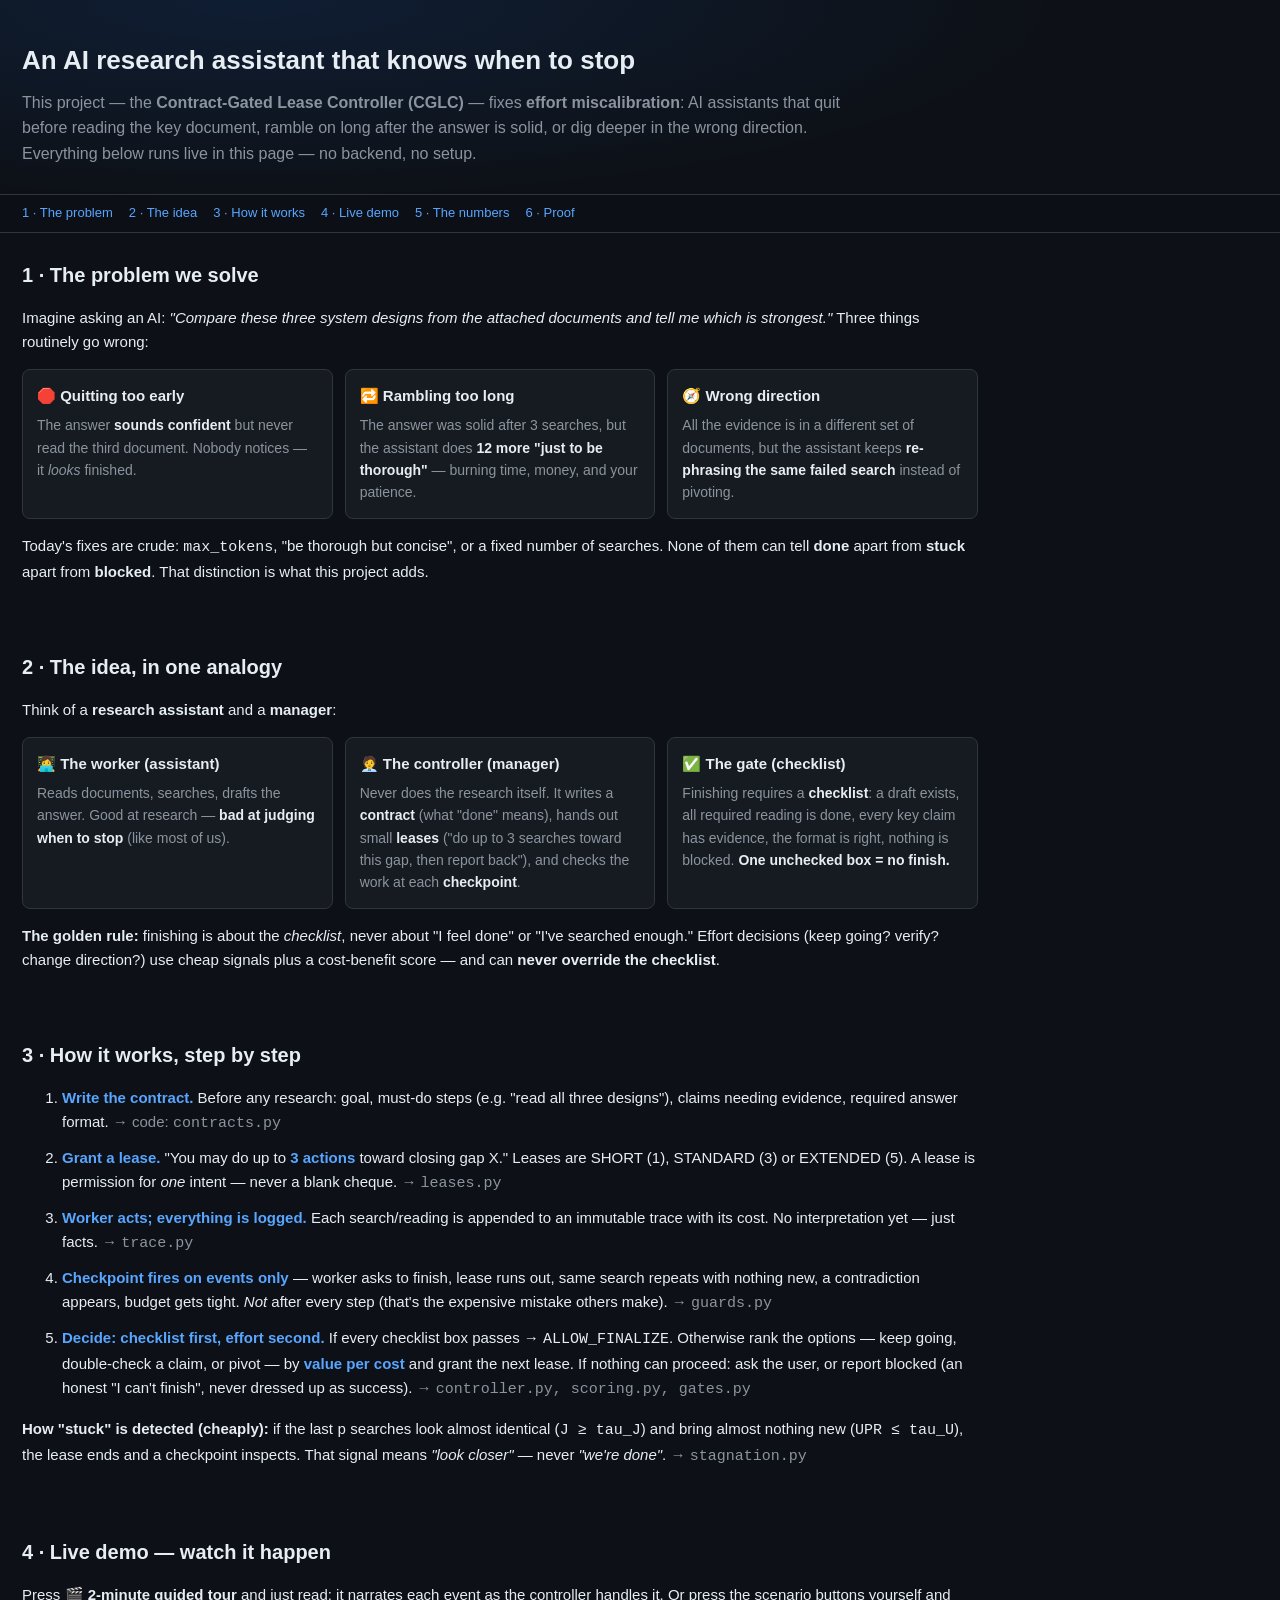
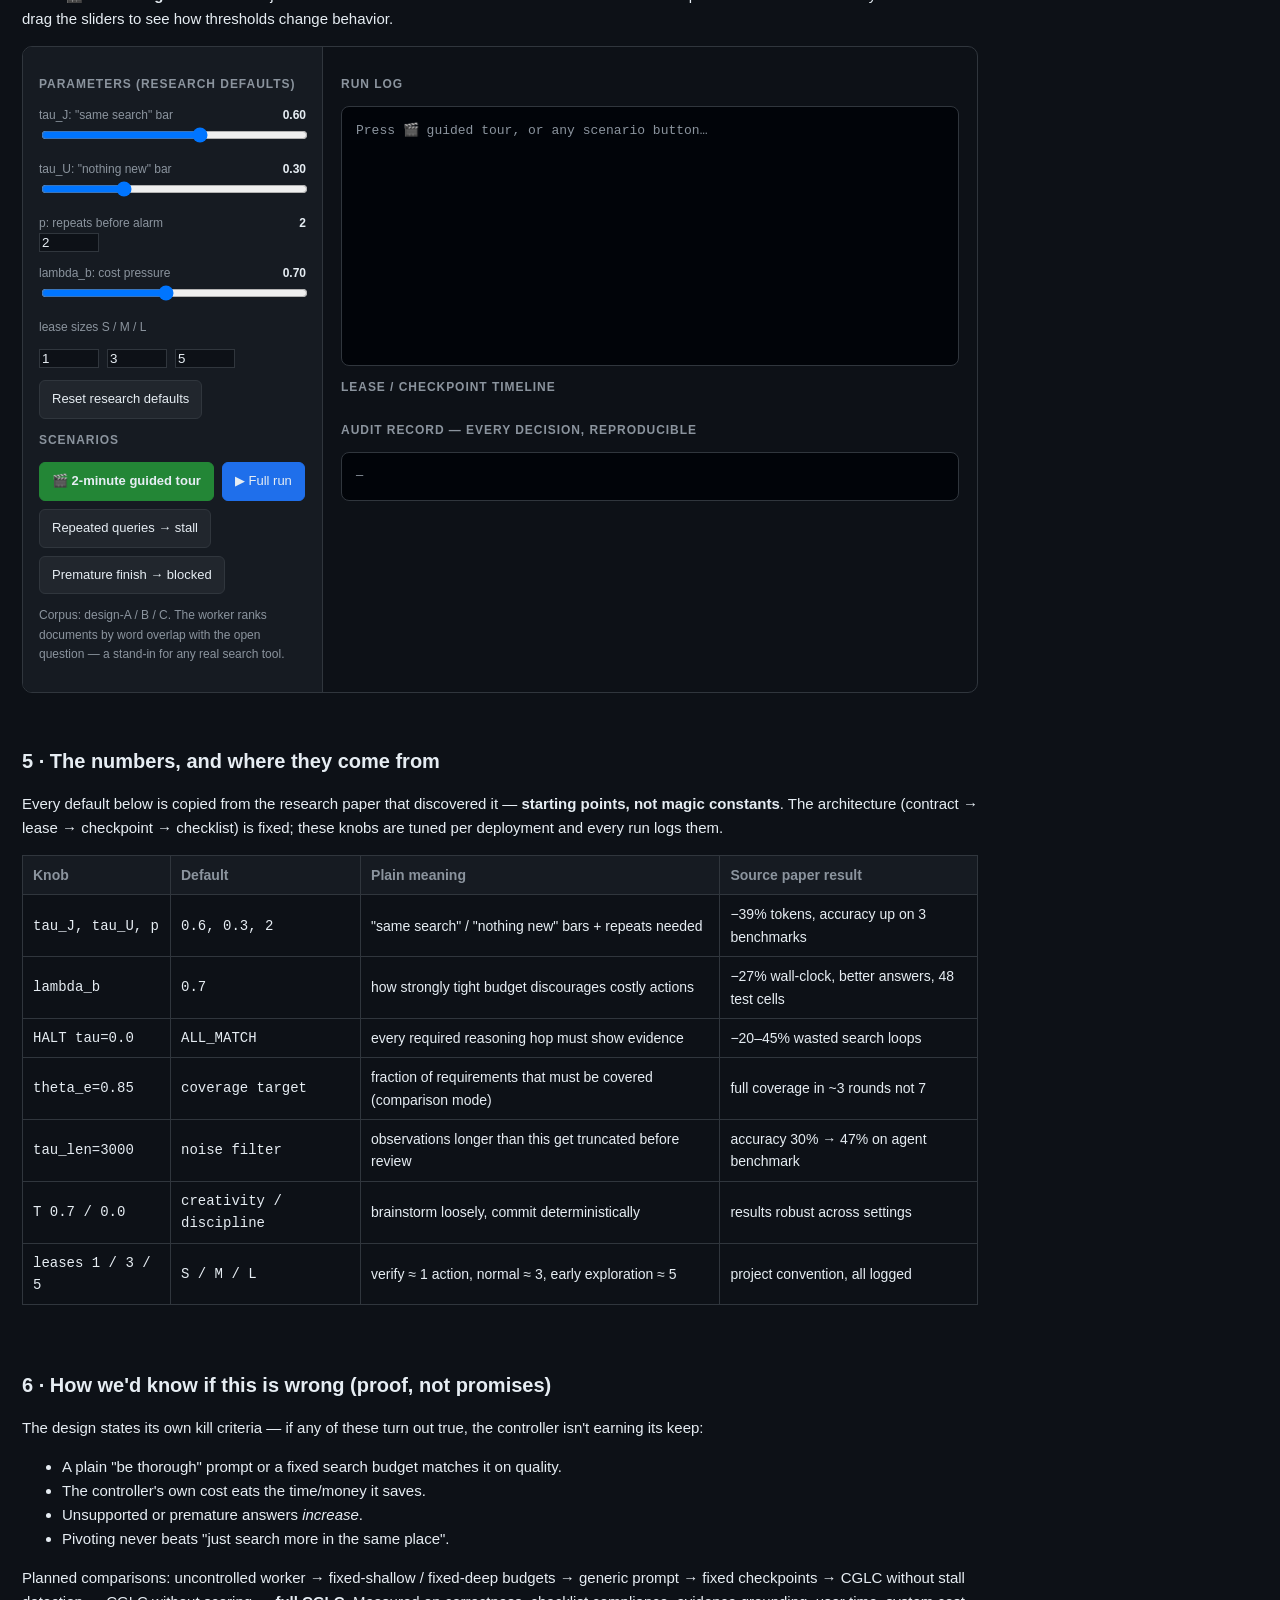
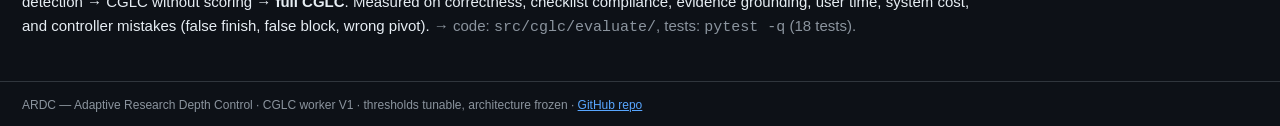
==== demo/index.html @ e65adfdb "Explainable demo: beginner story (problem/idea/steps), narrated 2-min tour, plain-English parameters" ====
<!DOCTYPE html>
<html lang="en">
<head>
<meta charset="utf-8">
<meta name="viewport" content="width=device-width, initial-scale=1">
<title>CGLC — an AI research assistant that knows when to stop</title>
<style>
  :root { --bg:#0d1117; --panel:#161b22; --line:#30363d; --txt:#e6edf3;
          --dim:#8b949e; --acc:#58a6ff; --ok:#3fb950; --warn:#d29922; --bad:#f85149; }
  * { box-sizing:border-box; }
  body { margin:0; background:var(--bg); color:var(--txt);
         font-family:-apple-system,"Segoe UI",Roboto,Helvetica,Arial,sans-serif;
         font-size:15px; line-height:1.6; }
  code, .mono { font-family:ui-monospace,SFMono-Regular,Menlo,Consolas,monospace; }
  header.hero { padding:40px 22px 28px; border-bottom:1px solid var(--line);
         background:radial-gradient(800px 200px at 20% 0%, #1f6feb22, transparent); }
  header.hero h1 { margin:0 0 8px; font-size:26px; }
  header.hero p.sub { margin:0; color:var(--dim); font-size:16px; max-width:820px; }
  nav { position:sticky; top:0; background:#0d1117ee; border-bottom:1px solid var(--line);
        padding:8px 22px; font-size:13px; z-index:10; }
  nav a { color:var(--acc); margin-right:16px; text-decoration:none; }
  section { padding:26px 22px; max-width:1000px; }
  section h2 { font-size:20px; margin:0 0 10px; }
  section p, li { color:var(--txt); }
  .dim { color:var(--dim); }
  .cards { display:grid; grid-template-columns:repeat(auto-fit,minmax(240px,1fr)); gap:12px; margin:14px 0; }
  .card { border:1px solid var(--line); border-radius:8px; padding:14px; background:var(--panel); }
  .card h3 { margin:0 0 6px; font-size:15px; }
  .card p { margin:0; font-size:14px; color:var(--dim); }
  .card p b { color:var(--txt); }
  ol.steps li { margin:10px 0; }
  ol.steps li b { color:var(--acc); }
  table.params { border-collapse:collapse; width:100%; font-size:14px; margin:12px 0; }
  table.params th, table.params td { border:1px solid var(--line); padding:8px 10px; text-align:left; }
  table.params th { background:var(--panel); color:var(--dim); font-weight:600; }
  .demo-grid { display:grid; grid-template-columns:300px 1fr; gap:0; border:1px solid var(--line);
               border-radius:10px; overflow:hidden; margin-top:14px; }
  aside { border-right:1px solid var(--line); padding:16px; background:var(--panel); }
  aside h3, .maincol h3 { font-size:12px; text-transform:uppercase; letter-spacing:.08em; color:var(--dim); }
  .param { margin:10px 0; font-size:13px; }
  .param label { display:flex; justify-content:space-between; color:var(--dim); font-size:12px; }
  .param label b { color:var(--txt); }
  .param input[type=range] { width:100%; }
  .param input[type=number] { width:60px; background:var(--bg); color:var(--txt); border:1px solid var(--line); }
  .row { display:flex; gap:8px; flex-wrap:wrap; margin:12px 0; }
  button { background:#21262d; color:var(--txt); border:1px solid var(--line);
           padding:8px 12px; cursor:pointer; font:inherit; font-size:13px; border-radius:6px; }
  button:hover { border-color:var(--acc); }
  button.primary { background:#1f6feb; border-color:#1f6feb; }
  button.tour { background:#238636; border-color:#238636; font-weight:600; }
  .maincol { padding:16px 18px; min-width:0; }
  #log { background:#010409; border:1px solid var(--line); border-radius:8px;
         padding:14px; min-height:260px; max-height:44vh; overflow:auto;
         white-space:pre-wrap; font-family:ui-monospace,Menlo,Consolas,monospace; font-size:13px; }
  .ok { color:var(--ok); } .warn { color:var(--warn); } .bad { color:var(--bad); }
  .acc { color:var(--acc); } .say { color:#d2a8ff; }
  #timeline { display:flex; gap:6px; margin:12px 0; flex-wrap:wrap; }
  .chip { border:1px solid var(--line); border-radius:6px; padding:6px 10px;
          font-size:12px; background:var(--panel); font-family:ui-monospace,Menlo,monospace; }
  #audit { background:#010409; border:1px solid var(--line); border-radius:8px;
           padding:14px; max-height:28vh; overflow:auto; white-space:pre;
           font-size:12px; font-family:ui-monospace,Menlo,monospace; }
  footer { padding:14px 22px 30px; border-top:1px solid var(--line); color:var(--dim); font-size:12px; }
  footer a, section a { color:var(--acc); }
</style>
</head>
<body>

<header class="hero">
  <h1>An AI research assistant that knows when to stop</h1>
  <p class="sub">This project — the <b>Contract-Gated Lease Controller (CGLC)</b> — fixes
  <b>effort miscalibration</b>: AI assistants that quit before reading the key document,
  ramble on long after the answer is solid, or dig deeper in the wrong direction.
  Everything below runs live in this page — no backend, no setup.</p>
</header>
<nav>
  <a href="#problem">1 · The problem</a><a href="#idea">2 · The idea</a><a href="#how">3 · How it works</a><a href="#demo">4 · Live demo</a><a href="#numbers">5 · The numbers</a><a href="#proof">6 · Proof</a>
</nav>

<section id="problem">
  <h2>1 · The problem we solve</h2>
  <p>Imagine asking an AI: <i>"Compare these three system designs from the attached documents and tell me which is strongest."</i>
  Three things routinely go wrong:</p>
  <div class="cards">
    <div class="card"><h3>🛑 Quitting too early</h3><p>The answer <b>sounds confident</b> but never read the third document. Nobody notices — it <i>looks</i> finished.</p></div>
    <div class="card"><h3>🔁 Rambling too long</h3><p>The answer was solid after 3 searches, but the assistant does <b>12 more "just to be thorough"</b> — burning time, money, and your patience.</p></div>
    <div class="card"><h3>🧭 Wrong direction</h3><p>All the evidence is in a different set of documents, but the assistant keeps <b>re-phrasing the same failed search</b> instead of pivoting.</p></div>
  </div>
  <p>Today's fixes are crude: <span class="mono">max_tokens</span>, "be thorough but concise", or a fixed number of searches.
  None of them can tell <b>done</b> apart from <b>stuck</b> apart from <b>blocked</b>. That distinction is what this project adds.</p>
</section>

<section id="idea">
  <h2>2 · The idea, in one analogy</h2>
  <p>Think of a <b>research assistant</b> and a <b>manager</b>:</p>
  <div class="cards">
    <div class="card"><h3>👩‍💻 The worker (assistant)</h3><p>Reads documents, searches, drafts the answer. Good at research — <b>bad at judging when to stop</b> (like most of us).</p></div>
    <div class="card"><h3>🧑‍💼 The controller (manager)</h3><p>Never does the research itself. It writes a <b>contract</b> (what "done" means), hands out small <b>leases</b> ("do up to 3 searches toward this gap, then report back"), and checks the work at each <b>checkpoint</b>.</p></div>
    <div class="card"><h3>✅ The gate (checklist)</h3><p>Finishing requires a <b>checklist</b>: a draft exists, all required reading is done, every key claim has evidence, the format is right, nothing is blocked. <b>One unchecked box = no finish.</b></p></div>
  </div>
  <p><b>The golden rule:</b> finishing is about the <i>checklist</i>, never about "I feel done" or "I've searched enough."
  Effort decisions (keep going? verify? change direction?) use cheap signals plus a cost-benefit score — and can <b>never override the checklist</b>.</p>
</section>

<section id="how">
  <h2>3 · How it works, step by step</h2>
  <ol class="steps">
    <li><b>Write the contract.</b> Before any research: goal, must-do steps (e.g. "read all three designs"), claims needing evidence, required answer format. <span class="dim">→ code: <span class="mono">contracts.py</span></span></li>
    <li><b>Grant a lease.</b> "You may do up to <b>3 actions</b> toward closing gap X." Leases are SHORT (1), STANDARD (3) or EXTENDED (5). A lease is permission for <i>one</i> intent — never a blank cheque. <span class="dim">→ <span class="mono">leases.py</span></span></li>
    <li><b>Worker acts; everything is logged.</b> Each search/reading is appended to an immutable trace with its cost. No interpretation yet — just facts. <span class="dim">→ <span class="mono">trace.py</span></span></li>
    <li><b>Checkpoint fires on events only</b> — worker asks to finish, lease runs out, same search repeats with nothing new, a contradiction appears, budget gets tight. <i>Not</i> after every step (that's the expensive mistake others make). <span class="dim">→ <span class="mono">guards.py</span></span></li>
    <li><b>Decide: checklist first, effort second.</b> If every checklist box passes → <span class="mono">ALLOW_FINALIZE</span>. Otherwise rank the options — keep going, double-check a claim, or pivot — by <b>value per cost</b> and grant the next lease. If nothing can proceed: ask the user, or report blocked (an honest "I can't finish", never dressed up as success). <span class="dim">→ <span class="mono">controller.py, scoring.py, gates.py</span></span></li>
  </ol>
  <p><b>How "stuck" is detected (cheaply):</b> if the last <span class="mono">p</span> searches look almost identical (<span class="mono">J ≥ tau_J</span>)
  and bring almost nothing new (<span class="mono">UPR ≤ tau_U</span>), the lease ends and a checkpoint inspects. That signal means <i>"look closer"</i> — never <i>"we're done"</i>.
  <span class="dim">→ <span class="mono">stagnation.py</span></span></p>
</section>

<section id="demo">
  <h2>4 · Live demo — watch it happen</h2>
  <p>Press <b>🎬 2-minute guided tour</b> and just read: it narrates each event as the controller handles it.
  Or press the scenario buttons yourself and drag the sliders to see how thresholds change behavior.</p>
  <div class="demo-grid">
    <aside>
      <h3>Parameters (research defaults)</h3>
      <div class="param"><label>tau_J: "same search" bar <b id="v-tauJ">0.60</b></label>
        <input id="p-tauJ" type="range" min="0" max="1" step="0.05" value="0.6"></div>
      <div class="param"><label>tau_U: "nothing new" bar <b id="v-tauU">0.30</b></label>
        <input id="p-tauU" type="range" min="0" max="1" step="0.05" value="0.3"></div>
      <div class="param"><label>p: repeats before alarm <b id="v-p">2</b></label>
        <input id="p-p" type="number" min="1" max="6" value="2"></div>
      <div class="param"><label>lambda_b: cost pressure <b id="v-lb">0.70</b></label>
        <input id="p-lb" type="range" min="0" max="1.5" step="0.05" value="0.7"></div>
      <div class="param"><label>lease sizes S / M / L</label>
        <span class="row">
          <input id="p-s" type="number" min="1" max="3" value="1">
          <input id="p-m" type="number" min="1" max="6" value="3">
          <input id="p-e" type="number" min="1" max="9" value="5">
        </span></div>
      <div class="row"><button id="b-reset">Reset research defaults</button></div>
      <h3>Scenarios</h3>
      <div class="row">
        <button class="tour" id="b-tour">🎬 2-minute guided tour</button>
        <button class="primary" id="b-full">▶ Full run</button>
        <button id="b-stag">Repeated queries → stall</button>
        <button id="b-gate">Premature finish → blocked</button>
      </div>
      <p class="dim" style="font-size:12px">Corpus: design-A / B / C. The worker ranks documents by word overlap with the open question — a stand-in for any real search tool.</p>
    </aside>
    <div class="maincol">
      <h3>Run log</h3>
      <div id="log"><span class="dim">Press 🎬 guided tour, or any scenario button…</span></div>
      <h3>Lease / checkpoint timeline</h3>
      <div id="timeline"></div>
      <h3>Audit record — every decision, reproducible</h3>
      <div id="audit"><span class="dim">—</span></div>
    </div>
  </div>
</section>

<section id="numbers">
  <h2>5 · The numbers, and where they come from</h2>
  <p>Every default below is copied from the research paper that discovered it — <b>starting points, not magic constants</b>.
  The architecture (contract → lease → checkpoint → checklist) is fixed; these knobs are tuned per deployment and every run logs them.</p>
  <table class="params">
    <tr><th>Knob</th><th>Default</th><th>Plain meaning</th><th>Source paper result</th></tr>
    <tr><td class="mono">tau_J, tau_U, p</td><td class="mono">0.6, 0.3, 2</td><td>"same search" / "nothing new" bars + repeats needed</td><td>−39% tokens, accuracy up on 3 benchmarks</td></tr>
    <tr><td class="mono">lambda_b</td><td class="mono">0.7</td><td>how strongly tight budget discourages costly actions</td><td>−27% wall-clock, better answers, 48 test cells</td></tr>
    <tr><td class="mono">HALT tau=0.0</td><td class="mono">ALL_MATCH</td><td>every required reasoning hop must show evidence</td><td>−20–45% wasted search loops</td></tr>
    <tr><td class="mono">theta_e=0.85</td><td class="mono">coverage target</td><td>fraction of requirements that must be covered (comparison mode)</td><td>full coverage in ~3 rounds not 7</td></tr>
    <tr><td class="mono">tau_len=3000</td><td class="mono">noise filter</td><td>observations longer than this get truncated before review</td><td>accuracy 30% → 47% on agent benchmark</td></tr>
    <tr><td class="mono">T 0.7 / 0.0</td><td class="mono">creativity / discipline</td><td>brainstorm loosely, commit deterministically</td><td>results robust across settings</td></tr>
    <tr><td class="mono">leases 1 / 3 / 5</td><td class="mono">S / M / L</td><td>verify ≈ 1 action, normal ≈ 3, early exploration ≈ 5</td><td>project convention, all logged</td></tr>
  </table>
</section>

<section id="proof">
  <h2>6 · How we'd know if this is wrong (proof, not promises)</h2>
  <p>The design states its own kill criteria — if any of these turn out true, the controller isn't earning its keep:</p>
  <ul>
    <li>A plain "be thorough" prompt or a fixed search budget matches it on quality.</li>
    <li>The controller's own cost eats the time/money it saves.</li>
    <li>Unsupported or premature answers <i>increase</i>.</li>
    <li>Pivoting never beats "just search more in the same place".</li>
  </ul>
  <p>Planned comparisons: uncontrolled worker → fixed-shallow / fixed-deep budgets → generic prompt → fixed checkpoints → CGLC without stall detection → CGLC without scoring → <b>full CGLC</b>.
  Measured on correctness, checklist compliance, evidence grounding, user time, system cost, and controller mistakes (false finish, false block, wrong pivot).
  <span class="dim">→ code: <span class="mono">src/cglc/evaluate/</span>, tests: <span class="mono">pytest -q</span> (18 tests).</span></p>
</section>

<footer>ARDC — Adaptive Research Depth Control · CGLC worker V1 · thresholds tunable, architecture frozen ·
<a href="https://github.com/abhinavshrivastava950/ARDC---Adaptive-Research-Depth-Control">GitHub repo</a></footer>

<script>
"use strict";
/* Core equations mirror src/cglc/*.py (Sec 14 normative). Narration is plain-English. */
const tok = s => new Set((s.toLowerCase().match(/[a-z0-9]+/g) || []));
function jaccard(a, b) {
  if (!a.size && !b.size) return 1.0;
  if (!a.size || !b.size) return 0.0;
  let inter = 0; for (const x of a) if (b.has(x)) inter++;
  return inter / (a.size + b.size - inter);
}
const upr = (cur, seen) => cur.length ? cur.filter(c => !seen.has(c)).length / cur.length : 0;

const DOCS = {
  "design-A": "Architecture A uses an always-on semantic coverage layer with selective rich inspection. It supports DEEPEN VERIFY REDIRECT but coverage state is expensive.",
  "design-B": "Architecture B maintains a MAP-like research graph with requirements evidence links coverage and marginal gain. Direction awareness is strong but controller-heavy.",
  "design-C": "Architecture C logs raw trace and runs semantics at finalization fixed intervals and stalls. Hard duties sit outside effort judgment. Checkpoint timing is fixed."
};
function rankDocs(query) {
  const q = tok(query);
  return Object.keys(DOCS).map(id => {
    const d = tok(DOCS[id]); let s = 0; for (const w of q) if (d.has(w)) s++;
    return { id, s };
  }).sort((a, b) => b.s - a.s).map(x => x.id);
}
function getCfg() {
  return {
    tauJ: +document.getElementById("p-tauJ").value,
    tauU: +document.getElementById("p-tauU").value,
    p: Math.max(1, +document.getElementById("p-p").value | 0),
    lb: +document.getElementById("p-lb").value,
    SHORT: +document.getElementById("p-s").value | 0,
    STANDARD: +document.getElementById("p-m").value | 0,
    EXTENDED: +document.getElementById("p-e").value | 0
  };
}
const logEl = document.getElementById("log"),
      tlEl = document.getElementById("timeline"),
      auEl = document.getElementById("audit");
function reset(){ logEl.innerHTML = ""; tlEl.innerHTML = ""; auEl.innerHTML = "<span class='dim'>—</span>"; }
function line(html){ logEl.innerHTML += html + "\n"; logEl.scrollTop = logEl.scrollHeight; }
function say(t){ line(`<span class="say">💬 ${t}</span>`); }
function chip(txt, cls){ tlEl.innerHTML += `<span class="chip ${cls||""}">${txt}</span>`; }
function esc(s){ return s.replace(/&/g,"&amp;").replace(/</g,"&lt;"); }
const sleep = ms => new Promise(r => setTimeout(r, ms));

function stagDemo(c, narrate) {
  if (narrate) say("The worker keeps asking the same thing. Watch the 'nothing new' number collapse…");
  line(`<span class="acc">STAGNATION DEMO</span> <span class="dim">same-search bar=${c.tauJ}, nothing-new bar=${c.tauU}, repeats=${c.p}</span>`);
  const seen = new Set(); let actions = [], hist = [];
  const queries = ["compare architecture cost","compare architecture cost",
                   "compare architecture cost","compare architecture cost"];
  const chunks = [["A#0","B#0","C#0"],["A#0","B#0"],["A#0"],["A#0"]];
  queries.forEach((q, i) => {
    const J = actions.length ? Math.max(...actions.slice(-5).map(a => jaccard(tok(q), tok(a)))) : 0;
    const U = upr(chunks[i], seen);
    chunks[i].forEach(x => seen.add(x)); actions.push(q); hist.push([J, U]);
    const stag = hist.length >= c.p && hist.slice(-c.p).every(([a,b]) => a >= c.tauJ && b <= c.tauU);
    line(` search ${i}: similarity=${J.toFixed(2)} (same? ${J >= c.tauJ}) · new-stuff=${U.toFixed(2)} (nothing-new? ${U <= c.tauU}) → ` +
         (stag ? `<span class="warn">🔔 STUCK — lease ends, manager inspects</span>` : `<span class="dim">keep working</span>`));
    chip(`search ${i} ${stag ? "STUCK" : "work"}`, stag ? "warn" : "");
  });
  if (narrate) say("Key point: 'stuck' only summons the manager — it can NEVER declare the job finished.");
  else line(`<span class="dim">Stuck ≠ done: it triggers inspection, never finalization.</span>`);
}

function gateDemo(narrate) {
  if (narrate) say("Now the worker drafts a fluent, confident answer — but one key claim has zero evidence…");
  line(`<span class="acc">CHECKLIST DEMO</span> <span class="dim">worker asks: "can I finish?"</span>`);
  const gates = { C_terminal:true, C_process:true, C_evidence:false, C_answer:true, C_blocker:false };
  const allow = gates.C_terminal && gates.C_process && gates.C_evidence && gates.C_answer && !gates.C_blocker;
  line(` checklist: draft✓ required-reading✓ <b>evidence✗</b> format✓ blocked?no`);
  line(allow ? `<span class="ok">ALLOW_FINALIZE</span>`
             : `<span class="bad">⛔ FINISH DENIED — one box unchecked (evidence)</span>`);
  chip("finish requested", "bad"); chip("→ VERIFY lease (1 action)", "warn");
  if (narrate) say("Confident ≠ complete. The manager orders one double-check instead of accepting the answer.");
  else line(` → controller issues <span class="warn">VERIFY</span> lease. Clean + confident ≠ complete.`);
}

function fullRun(c, narrate) {
  if (narrate) say("Full story: the manager grants a 3-search lease toward the open question…");
  line(`<span class="acc">FULL RUN</span> <span class="dim">lease sizes ${c.SHORT}/${c.STANDARD}/${c.EXTENDED} · cost pressure=${c.lb}</span>`);
  const seen = new Set(); let actions = [], hist = [], draft = "", ckpt = 0;
  const gaps = ["support comparison with evidence"];
  let support = 0;
  let lease = { intent:"CONTINUE", cap:c.STANDARD, used:0, n:1 };
  chip("lease L1 CONTINUE", "");
  const audits = [];
  let guard = 0;
  while (ckpt < 4 && guard++ < 20) {
    let stalled = false;
    while (lease.used < lease.cap) {
      const q = gaps.join(" ");
      const ranked = rankDocs(q + " " + draft.slice(0, 80));
      const chunks = ranked.slice(0, 3).map(id => id + "#0");
      const J = actions.length ? Math.max(...actions.slice(-5).map(a => jaccard(tok(q), tok(a)))) : 0;
      const U = upr(chunks, seen);
      chunks.forEach(x => seen.add(x)); actions.push(q); hist.push([J, U]);
      lease.used++;
      if (ranked.some(id => /architecture|evidence|comparison/.test(DOCS[id]))) support = Math.min(1, support + 0.5);
      draft = Object.values(DOCS).join(" ").slice(0, 900);
      stalled = hist.length >= c.p && hist.slice(-c.p).every(([a,b]) => a >= c.tauJ && b <= c.tauU);
      const rho = 0.15, dC = 0.05, dR = 0.08;
      const uC = 0.5 + 0.14 * (support < 1 ? 1 : 0) - c.lb * rho * dC;
      const uR = 0.5 + 0.14 * 0.5 - 0.10 * (stalled ? 1 : 0) - c.lb * rho * dR;
      const rC = Math.max(0, uC) / (dC + 1e-5), rR = Math.max(0, uR) / (dR + 1e-5);
      line(` <span class="dim">search ${actions.length} [${lease.intent}]</span> similarity=${J.toFixed(2)} new-stuff=${U.toFixed(2)} ` +
           `evidence=${support.toFixed(1)} value-per-cost keep=${rC.toFixed(1)} pivot=${rR.toFixed(1)}${stalled ? ` <span class="warn">stuck</span>` : ""}`);
      if (stalled || lease.used >= lease.cap) break;
    }
    ckpt++;
    const expired = lease.used >= lease.cap;
    const evSuff = support >= 1 && draft.length > 0;
    const gates = { C_terminal: draft.length > 0, C_process: true, C_evidence: evSuff, C_answer: true, C_blocker: false };
    const allow = gates.C_terminal && gates.C_process && gates.C_evidence && gates.C_answer && !gates.C_blocker;
    const reasons = [...(expired ? ["lease_expiry"] : []), ...(stalled ? ["structural_stall"] : [])];
    let decision;
    if (allow) decision = "ALLOW_FINALIZE";
    else if (support < 1 && stalled) decision = "REDIRECT";
    else if (support < 1) decision = "CONTINUE";
    else decision = "VERIFY";
    chip(`checkpoint ${ckpt} [${reasons.join("+")||"finish?"}] → ${decision}`, allow ? "ok" : "warn");
    line(`<span class="acc">checkpoint ${ckpt}</span> because [${reasons}] · checklist=${esc(JSON.stringify(gates))} → <b>${decision}</b>`);
    audits.push({ checkpoint: ckpt, triggers: reasons, gates, decision,
      remaining_budget: { tool_calls: 30 - actions.length * 3 }, controller_cost: { tokens: 500 } });
    if (decision === "ALLOW_FINALIZE") break;
    const cap = decision === "VERIFY" || decision === "REDIRECT" ? c.SHORT : c.STANDARD;
    lease = { intent: decision, cap, used: 0, n: ckpt + 1 };
    chip(`lease L${ckpt + 1} ${decision}`, "");
  }
  auEl.textContent = JSON.stringify({ contract: "K-demo (goal + must-dos + evidence needs)", decisions: audits }, null, 2);
  if (narrate) say(`Done: ${actions.length} searches, ${ckpt} manager check(s), every box ticked — the audit above proves it.`);
  else line(`<span class="ok">done</span> <span class="dim">${actions.length} searches · ${ckpt} checkpoint(s) · audit above</span>`);
}

document.getElementById("b-stag").onclick = () => { reset(); stagDemo(getCfg(), false); };
document.getElementById("b-gate").onclick = () => { reset(); gateDemo(false); };
document.getElementById("b-full").onclick = () => { reset(); fullRun(getCfg(), false); };
document.getElementById("b-tour").onclick = async () => {
  reset();
  say("Welcome! You're the manager's supervisor. Three short scenes — watch what the controller does.");
  await sleep(900);
  say("SCENE 1 of 3 — the assistant gets stuck repeating itself…");
  await sleep(900);
  stagDemo(getCfg(), true);
  await sleep(1600);
  say("SCENE 2 of 3 — the assistant tries to finish early with an unsupported claim…");
  await sleep(900);
  gateDemo(true);
  await sleep(1600);
  say("SCENE 3 of 3 — the whole loop, start to finish…");
  await sleep(900);
  fullRun(getCfg(), true);
  await sleep(600);
  say("That's CGLC: leases bound the work, events trigger inspections, and only the checklist can finish the job. Try the sliders — e.g. raise 'repeats before alarm' and watch Scene 1 stay silent longer.");
};

document.getElementById("b-reset").onclick = () => {
  document.getElementById("p-tauJ").value = 0.6; document.getElementById("p-tauU").value = 0.3;
  document.getElementById("p-p").value = 2; document.getElementById("p-lb").value = 0.7;
  document.getElementById("p-s").value = 1; document.getElementById("p-m").value = 3;
  document.getElementById("p-e").value = 5; syncLabels();
};
function syncLabels(){
  document.getElementById("v-tauJ").textContent = (+document.getElementById("p-tauJ").value).toFixed(2);
  document.getElementById("v-tauU").textContent = (+document.getElementById("p-tauU").value).toFixed(2);
  document.getElementById("v-p").textContent = document.getElementById("p-p").value;
  document.getElementById("v-lb").textContent = (+document.getElementById("p-lb").value).toFixed(2);
}
["p-tauJ","p-tauU","p-p","p-lb"].forEach(id => document.getElementById(id).oninput = syncLabels);
</script>
</body>
</html>
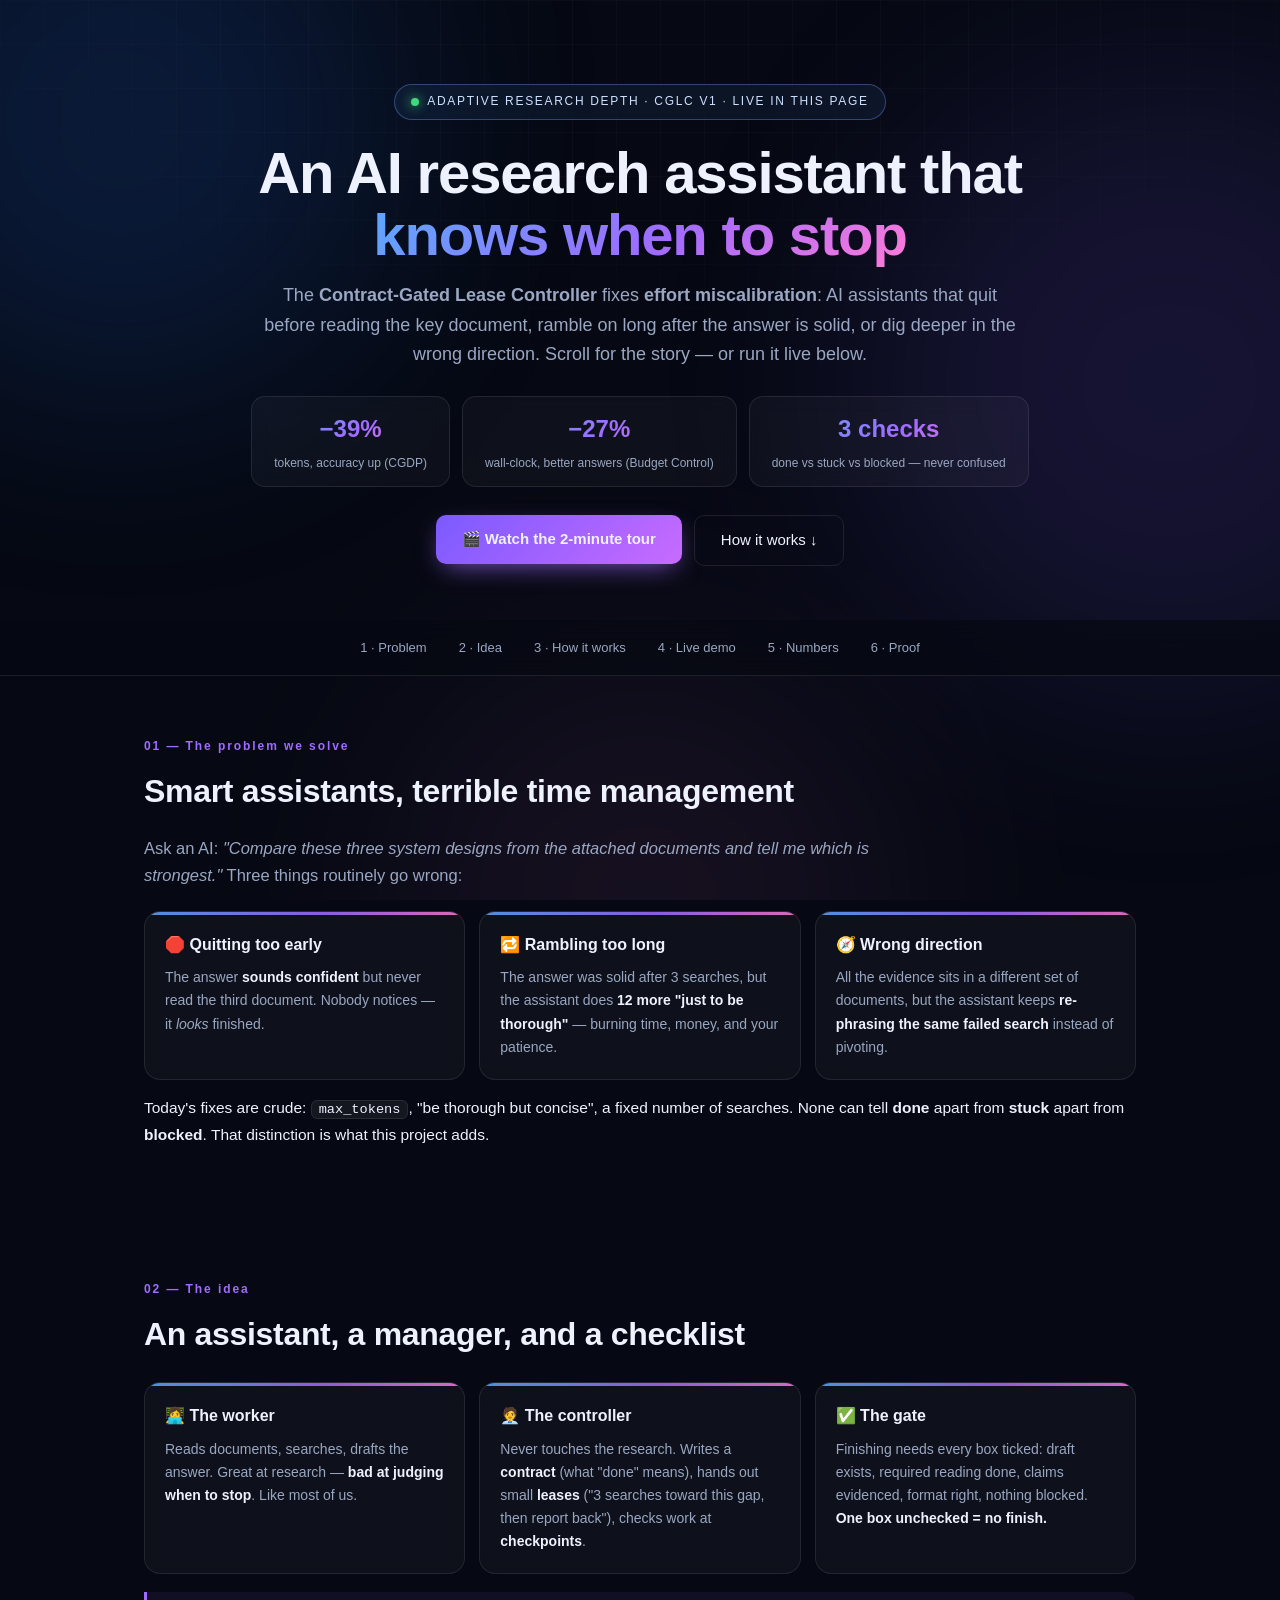
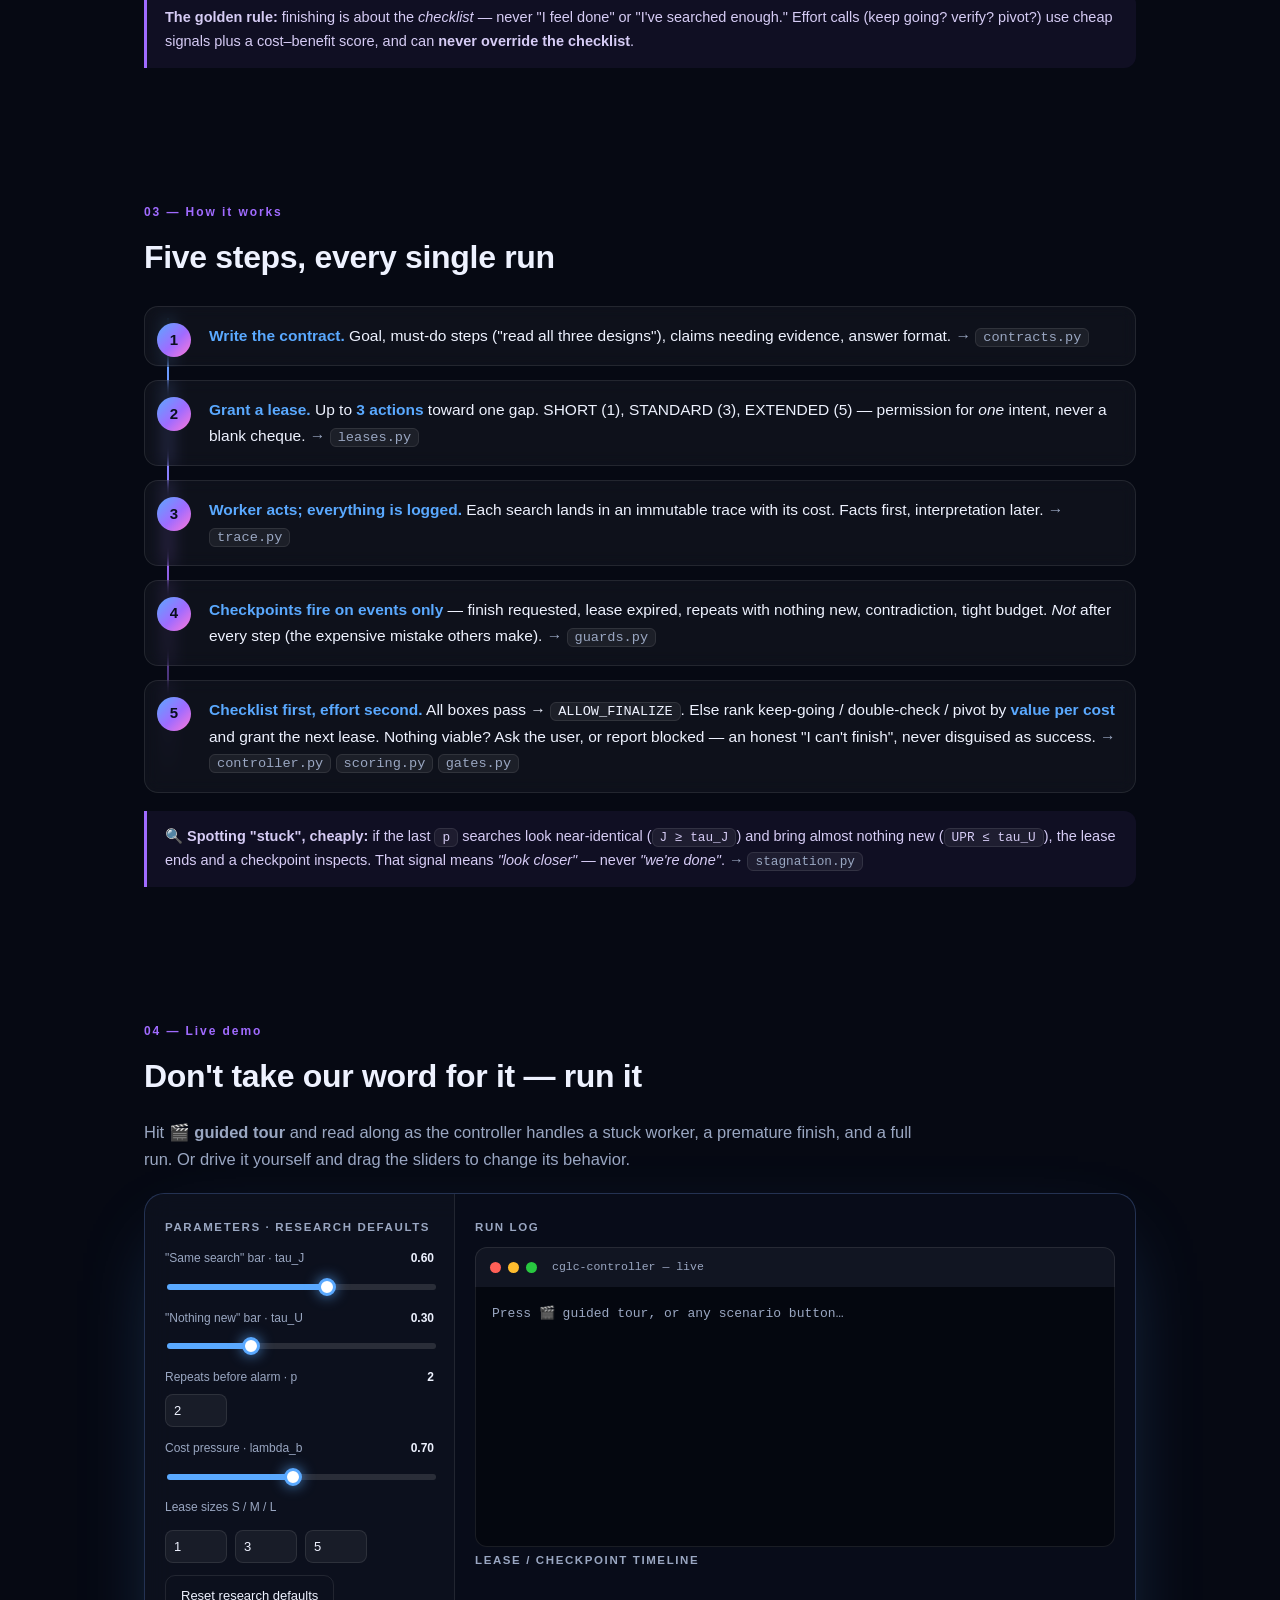
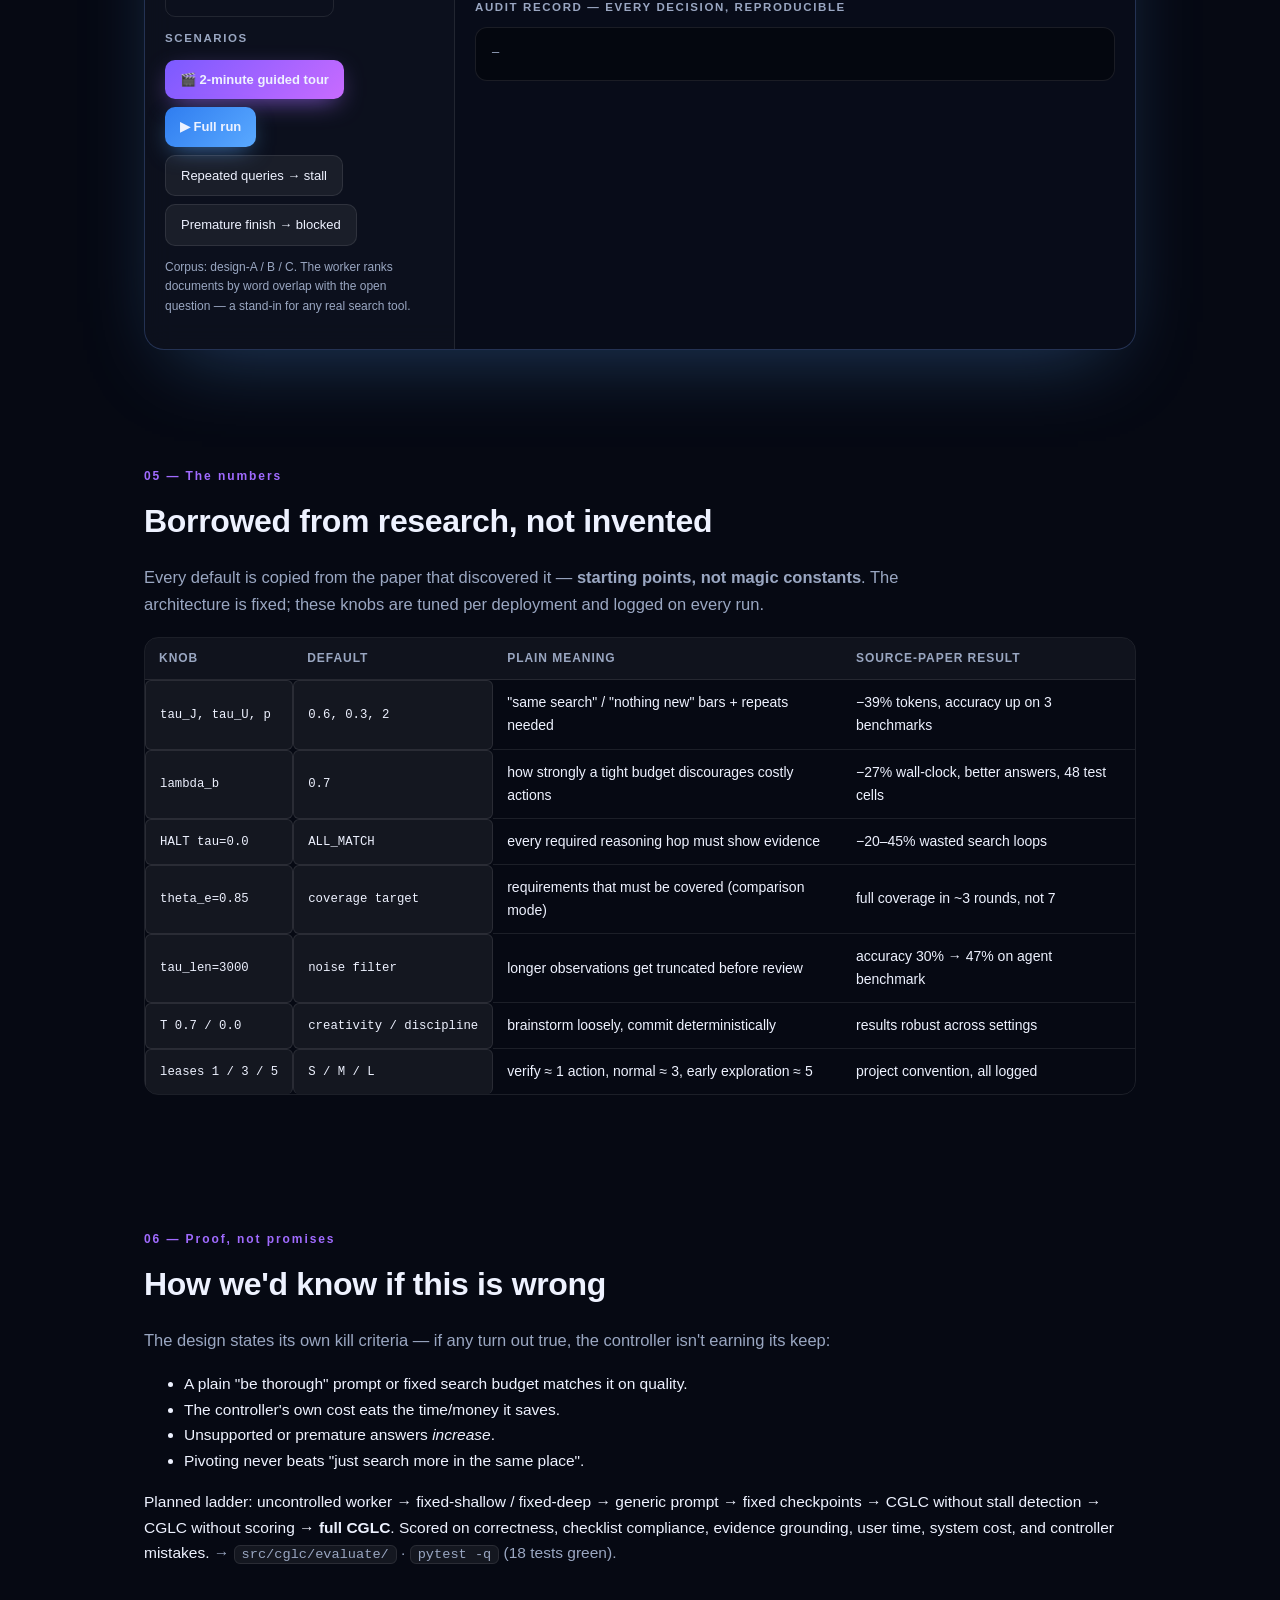
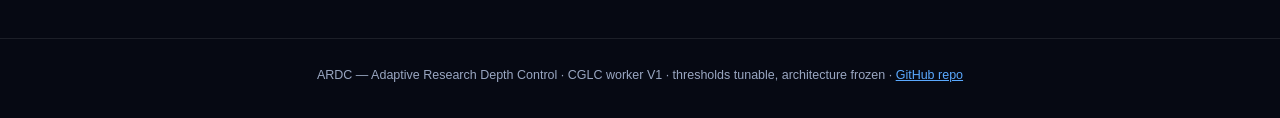
==== commit be66125b: "Sexier UI: aurora theme, glass console, gradient hero, scroll reveals, glowing sliders" ====
--- a/demo/index.html
+++ b/demo/index.html
@@ -5,187 +5,298 @@
 <meta name="viewport" content="width=device-width, initial-scale=1">
 <title>CGLC — an AI research assistant that knows when to stop</title>
 <style>
-  :root { --bg:#0d1117; --panel:#161b22; --line:#30363d; --txt:#e6edf3;
-          --dim:#8b949e; --acc:#58a6ff; --ok:#3fb950; --warn:#d29922; --bad:#f85149; }
-  * { box-sizing:border-box; }
-  body { margin:0; background:var(--bg); color:var(--txt);
-         font-family:-apple-system,"Segoe UI",Roboto,Helvetica,Arial,sans-serif;
-         font-size:15px; line-height:1.6; }
-  code, .mono { font-family:ui-monospace,SFMono-Regular,Menlo,Consolas,monospace; }
-  header.hero { padding:40px 22px 28px; border-bottom:1px solid var(--line);
-         background:radial-gradient(800px 200px at 20% 0%, #1f6feb22, transparent); }
-  header.hero h1 { margin:0 0 8px; font-size:26px; }
-  header.hero p.sub { margin:0; color:var(--dim); font-size:16px; max-width:820px; }
-  nav { position:sticky; top:0; background:#0d1117ee; border-bottom:1px solid var(--line);
-        padding:8px 22px; font-size:13px; z-index:10; }
-  nav a { color:var(--acc); margin-right:16px; text-decoration:none; }
-  section { padding:26px 22px; max-width:1000px; }
-  section h2 { font-size:20px; margin:0 0 10px; }
-  section p, li { color:var(--txt); }
-  .dim { color:var(--dim); }
-  .cards { display:grid; grid-template-columns:repeat(auto-fit,minmax(240px,1fr)); gap:12px; margin:14px 0; }
-  .card { border:1px solid var(--line); border-radius:8px; padding:14px; background:var(--panel); }
-  .card h3 { margin:0 0 6px; font-size:15px; }
-  .card p { margin:0; font-size:14px; color:var(--dim); }
-  .card p b { color:var(--txt); }
-  ol.steps li { margin:10px 0; }
-  ol.steps li b { color:var(--acc); }
-  table.params { border-collapse:collapse; width:100%; font-size:14px; margin:12px 0; }
-  table.params th, table.params td { border:1px solid var(--line); padding:8px 10px; text-align:left; }
-  table.params th { background:var(--panel); color:var(--dim); font-weight:600; }
-  .demo-grid { display:grid; grid-template-columns:300px 1fr; gap:0; border:1px solid var(--line);
-               border-radius:10px; overflow:hidden; margin-top:14px; }
-  aside { border-right:1px solid var(--line); padding:16px; background:var(--panel); }
-  aside h3, .maincol h3 { font-size:12px; text-transform:uppercase; letter-spacing:.08em; color:var(--dim); }
-  .param { margin:10px 0; font-size:13px; }
-  .param label { display:flex; justify-content:space-between; color:var(--dim); font-size:12px; }
-  .param label b { color:var(--txt); }
-  .param input[type=range] { width:100%; }
-  .param input[type=number] { width:60px; background:var(--bg); color:var(--txt); border:1px solid var(--line); }
-  .row { display:flex; gap:8px; flex-wrap:wrap; margin:12px 0; }
-  button { background:#21262d; color:var(--txt); border:1px solid var(--line);
-           padding:8px 12px; cursor:pointer; font:inherit; font-size:13px; border-radius:6px; }
-  button:hover { border-color:var(--acc); }
-  button.primary { background:#1f6feb; border-color:#1f6feb; }
-  button.tour { background:#238636; border-color:#238636; font-weight:600; }
-  .maincol { padding:16px 18px; min-width:0; }
-  #log { background:#010409; border:1px solid var(--line); border-radius:8px;
-         padding:14px; min-height:260px; max-height:44vh; overflow:auto;
-         white-space:pre-wrap; font-family:ui-monospace,Menlo,Consolas,monospace; font-size:13px; }
-  .ok { color:var(--ok); } .warn { color:var(--warn); } .bad { color:var(--bad); }
-  .acc { color:var(--acc); } .say { color:#d2a8ff; }
-  #timeline { display:flex; gap:6px; margin:12px 0; flex-wrap:wrap; }
-  .chip { border:1px solid var(--line); border-radius:6px; padding:6px 10px;
-          font-size:12px; background:var(--panel); font-family:ui-monospace,Menlo,monospace; }
-  #audit { background:#010409; border:1px solid var(--line); border-radius:8px;
-           padding:14px; max-height:28vh; overflow:auto; white-space:pre;
-           font-size:12px; font-family:ui-monospace,Menlo,monospace; }
-  footer { padding:14px 22px 30px; border-top:1px solid var(--line); color:var(--dim); font-size:12px; }
-  footer a, section a { color:var(--acc); }
+  :root{
+    --bg:#060913; --panel:rgba(255,255,255,.035); --panel-solid:#0c1220;
+    --line:rgba(255,255,255,.09); --txt:#eef2ff; --dim:#9aa7c2;
+    --acc:#5aa9ff; --vio:#a06bff; --ok:#3fd97c; --warn:#f0b429; --bad:#ff6b6b;
+    --grad:linear-gradient(135deg,#5aa9ff 0%,#a06bff 55%,#ff7ad9 100%);
+    --r:16px;
+  }
+  *{box-sizing:border-box}
+  html{scroll-behavior:smooth}
+  body{margin:0;background:var(--bg);color:var(--txt);
+    font-family:-apple-system,BlinkMacSystemFont,"Segoe UI",Roboto,Inter,Helvetica,Arial,sans-serif;
+    font-size:15.5px;line-height:1.65;overflow-x:hidden}
+  /* ambient background */
+  .bg{position:fixed;inset:0;z-index:-1;overflow:hidden}
+  .bg i{position:absolute;border-radius:50%;filter:blur(110px);opacity:.5;animation:drift 22s ease-in-out infinite alternate}
+  .bg i:nth-child(1){width:560px;height:560px;left:-160px;top:-160px;background:#1f6feb55}
+  .bg i:nth-child(2){width:620px;height:620px;right:-200px;top:8%;background:#7b5aff44;animation-delay:-8s}
+  .bg i:nth-child(3){width:520px;height:520px;left:30%;bottom:-260px;background:#ff7ad922;animation-delay:-14s}
+  @keyframes drift{from{transform:translate(0,0) scale(1)}to{transform:translate(60px,40px) scale(1.12)}}
+  .bg::after{content:"";position:absolute;inset:0;
+    background-image:linear-gradient(rgba(255,255,255,.025) 1px,transparent 1px),
+                     linear-gradient(90deg,rgba(255,255,255,.025) 1px,transparent 1px);
+    background-size:44px 44px;
+    mask-image:radial-gradient(ellipse 90% 60% at 50% 0%,black 30%,transparent 75%)}
+  code,.mono{font-family:ui-monospace,SFMono-Regular,Menlo,Consolas,monospace;font-size:.88em;
+    background:rgba(255,255,255,.06);border:1px solid var(--line);border-radius:6px;padding:1px 7px;white-space:nowrap}
+  .dim{color:var(--dim)}
+
+  /* hero */
+  header.hero{padding:84px 24px 54px;text-align:center;position:relative}
+  .badge{display:inline-flex;align-items:center;gap:8px;font-size:12px;letter-spacing:.14em;
+    color:#cfe0ff;border:1px solid rgba(122,162,255,.35);border-radius:999px;padding:7px 16px;
+    background:rgba(90,169,255,.08);backdrop-filter:blur(8px)}
+  .badge .dot{width:8px;height:8px;border-radius:50%;background:var(--ok);
+    box-shadow:0 0 12px var(--ok);animation:pulse 2.2s infinite}
+  @keyframes pulse{50%{opacity:.45}}
+  header.hero h1{margin:22px auto 14px;font-size:clamp(30px,5.4vw,58px);line-height:1.08;
+    letter-spacing:-.02em;max-width:880px}
+  header.hero h1 .g{background:var(--grad);-webkit-background-clip:text;background-clip:text;color:transparent}
+  header.hero p.sub{margin:0 auto;color:var(--dim);font-size:clamp(15px,2vw,18px);max-width:760px}
+  .stats{display:flex;gap:12px;justify-content:center;flex-wrap:wrap;margin-top:26px}
+  .stat{background:var(--panel);border:1px solid var(--line);border-radius:14px;
+    padding:12px 22px;backdrop-filter:blur(10px);min-width:150px}
+  .stat b{display:block;font-size:24px;background:var(--grad);
+    -webkit-background-clip:text;background-clip:text;color:transparent}
+  .stat span{font-size:12px;color:var(--dim)}
+  .cta-row{margin-top:28px;display:flex;gap:12px;justify-content:center;flex-wrap:wrap}
+
+  /* nav */
+  nav{position:sticky;top:0;z-index:20;display:flex;gap:4px;justify-content:center;flex-wrap:wrap;
+    padding:10px 16px;background:rgba(6,9,19,.72);backdrop-filter:blur(14px);border-bottom:1px solid var(--line)}
+  nav a{color:var(--dim);text-decoration:none;font-size:13px;padding:7px 14px;border-radius:999px;transition:.2s}
+  nav a:hover{color:var(--txt);background:rgba(255,255,255,.07)}
+
+  /* sections */
+  section{padding:56px 24px;max-width:1040px;margin:0 auto}
+  .kicker{display:inline-block;font-size:12px;letter-spacing:.16em;color:var(--vio);
+    font-weight:700;margin-bottom:8px}
+  section h2{font-size:clamp(22px,3.4vw,32px);margin:0 0 12px;letter-spacing:-.01em}
+  section>p.lead{color:var(--dim);font-size:16.5px;max-width:800px}
+  section a{color:var(--acc)}
+
+  .cards{display:grid;grid-template-columns:repeat(auto-fit,minmax(250px,1fr));gap:14px;margin:22px 0 6px}
+  .card{position:relative;background:var(--panel);border:1px solid var(--line);border-radius:var(--r);
+    padding:20px;backdrop-filter:blur(10px);transition:transform .25s,border-color .25s,box-shadow .25s;overflow:hidden}
+  .card::before{content:"";position:absolute;top:0;left:0;right:0;height:3px;background:var(--grad);opacity:.85}
+  .card:hover{transform:translateY(-5px);border-color:rgba(122,162,255,.4);
+    box-shadow:0 18px 44px -18px rgba(90,169,255,.35)}
+  .card h3{margin:0 0 8px;font-size:16px}
+  .card p{margin:0;font-size:14px;color:var(--dim)}
+  .card p b{color:var(--txt)}
+
+  ol.steps{list-style:none;margin:22px 0 6px;padding:0;counter-reset:st;position:relative}
+  ol.steps::before{content:"";position:absolute;left:23px;top:12px;bottom:12px;width:2px;
+    background:linear-gradient(var(--acc),var(--vio),transparent)}
+  ol.steps li{position:relative;margin:0 0 14px;padding:16px 18px 16px 64px;background:var(--panel);
+    border:1px solid var(--line);border-radius:14px;counter-increment:st;backdrop-filter:blur(8px)}
+  ol.steps li::before{content:counter(st);position:absolute;left:12px;top:16px;width:34px;height:34px;
+    border-radius:50%;display:flex;align-items:center;justify-content:center;font-weight:800;
+    background:var(--grad);color:#0a0f1e;font-size:15px}
+  ol.steps li b{color:var(--acc)}
+
+  .note{border-left:3px solid var(--vio);background:rgba(160,107,255,.07);
+    border-radius:0 12px 12px 0;padding:14px 18px;margin:18px 0;color:#d6ccf5;font-size:14.5px}
+
+  table.params{border-collapse:separate;border-spacing:0;width:100%;font-size:14px;margin:18px 0;
+    border:1px solid var(--line);border-radius:14px;overflow:hidden}
+  table.params th,table.params td{padding:11px 14px;text-align:left;border-bottom:1px solid var(--line)}
+  table.params tr:last-child th,table.params tr:last-child td{border-bottom:none}
+  table.params th{background:rgba(255,255,255,.045);color:var(--dim);font-size:12px;
+    text-transform:uppercase;letter-spacing:.08em}
+  table.params tr{transition:background .2s}
+  table.params tbody tr:hover{background:rgba(90,169,255,.06)}
+
+  /* demo console */
+  .console{border:1px solid rgba(122,162,255,.25);border-radius:20px;overflow:hidden;margin-top:20px;
+    background:rgba(10,15,28,.72);backdrop-filter:blur(14px);
+    box-shadow:0 30px 80px -30px rgba(90,169,255,.35)}
+  .demo-grid{display:grid;grid-template-columns:310px 1fr}
+  aside{border-right:1px solid var(--line);padding:20px;background:rgba(255,255,255,.015)}
+  aside h3,.maincol h3{font-size:11.5px;text-transform:uppercase;letter-spacing:.14em;color:var(--dim);margin:4px 0 10px}
+  .param{margin:12px 0;font-size:13px}
+  .param label{display:flex;justify-content:space-between;color:var(--dim);font-size:12px;margin-bottom:6px}
+  .param label b{color:var(--txt)}
+  input[type=range]{-webkit-appearance:none;appearance:none;width:100%;height:6px;border-radius:99px;outline:none;
+    background:linear-gradient(90deg,var(--acc) var(--p,50%),rgba(255,255,255,.12) var(--p,50%))}
+  input[type=range]::-webkit-slider-thumb{-webkit-appearance:none;width:18px;height:18px;border-radius:50%;
+    background:#fff;border:3px solid var(--acc);box-shadow:0 0 14px rgba(90,169,255,.8);cursor:pointer}
+  input[type=range]::-moz-range-thumb{width:14px;height:14px;border-radius:50%;
+    background:#fff;border:3px solid var(--acc);box-shadow:0 0 14px rgba(90,169,255,.8);cursor:pointer}
+  .param input[type=number]{width:62px;background:rgba(255,255,255,.05);color:var(--txt);
+    border:1px solid var(--line);border-radius:8px;padding:5px 8px;font:inherit}
+  .row{display:flex;gap:8px;flex-wrap:wrap;margin:12px 0}
+  button{background:rgba(255,255,255,.06);color:var(--txt);border:1px solid var(--line);
+    padding:9px 15px;cursor:pointer;font:inherit;font-size:13px;border-radius:10px;transition:.2s}
+  button:hover{border-color:var(--acc);transform:translateY(-1px)}
+  button.primary{background:linear-gradient(135deg,#2f7df0,#5aa9ff);border:none;font-weight:600;
+    box-shadow:0 8px 24px -8px rgba(90,169,255,.7)}
+  button.tour{background:linear-gradient(135deg,#7b5aff,#c86bff);border:none;font-weight:700;
+    box-shadow:0 8px 26px -8px rgba(160,107,255,.8)}
+  button.ghost{background:transparent}
+  .maincol{padding:20px;min-width:0}
+  .termbar{display:flex;gap:7px;align-items:center;padding:10px 14px;
+    background:rgba(255,255,255,.04);border:1px solid var(--line);border-bottom:none;
+    border-radius:12px 12px 0 0}
+  .termbar i{width:11px;height:11px;border-radius:50%}
+  .termbar i:nth-child(1){background:#ff5f57}.termbar i:nth-child(2){background:#febc2e}.termbar i:nth-child(3){background:#28c840}
+  .termbar span{margin-left:8px;font-size:11.5px;color:var(--dim);font-family:ui-monospace,Menlo,monospace}
+  #log{background:#04070f;border:1px solid var(--line);border-top:none;border-radius:0 0 12px 12px;
+    padding:16px;min-height:260px;max-height:46vh;overflow:auto;white-space:pre-wrap;
+    font-family:ui-monospace,SFMono-Regular,Menlo,Consolas,monospace;font-size:13px;line-height:1.7}
+  .ok{color:var(--ok);font-weight:700}.warn{color:var(--warn);font-weight:700}.bad{color:var(--bad);font-weight:700}
+  .acc{color:var(--acc);font-weight:700}.say{color:#d2a8ff}
+  #timeline{display:flex;gap:8px;margin:14px 0;flex-wrap:wrap}
+  .chip{border:1px solid var(--line);border-radius:999px;padding:6px 13px;font-size:12px;
+    background:rgba(255,255,255,.05);font-family:ui-monospace,Menlo,monospace}
+  .chip.ok{border-color:rgba(63,217,124,.5);color:var(--ok)}
+  .chip.warn{border-color:rgba(240,180,41,.5);color:var(--warn)}
+  .chip.bad{border-color:rgba(255,107,107,.5);color:var(--bad)}
+  #audit{background:#04070f;border:1px solid var(--line);border-radius:12px;padding:16px;
+    max-height:28vh;overflow:auto;white-space:pre;font-size:12px;
+    font-family:ui-monospace,Menlo,monospace;color:#b9c6e2}
+
+  footer{padding:26px 24px 40px;text-align:center;color:var(--dim);font-size:12.5px;border-top:1px solid var(--line)}
+  footer a{color:var(--acc)}
+
+  .reveal{opacity:0;transform:translateY(26px);transition:opacity .7s ease,transform .7s ease}
+  .reveal.in{opacity:1;transform:none}
+  @media (prefers-reduced-motion:reduce){.reveal{opacity:1;transform:none;transition:none}.bg i{animation:none}}
+  @media (max-width:920px){
+    .demo-grid{grid-template-columns:1fr}
+    aside{border-right:none;border-bottom:1px solid var(--line)}
+    section{padding:40px 18px}
+  }
 </style>
 </head>
 <body>
+<div class="bg"><i></i><i></i><i></i></div>
 
 <header class="hero">
-  <h1>An AI research assistant that knows when to stop</h1>
-  <p class="sub">This project — the <b>Contract-Gated Lease Controller (CGLC)</b> — fixes
-  <b>effort miscalibration</b>: AI assistants that quit before reading the key document,
-  ramble on long after the answer is solid, or dig deeper in the wrong direction.
-  Everything below runs live in this page — no backend, no setup.</p>
+  <span class="badge"><span class="dot"></span>ADAPTIVE RESEARCH DEPTH · CGLC V1 · LIVE IN THIS PAGE</span>
+  <h1>An AI research assistant that <span class="g">knows when to stop</span></h1>
+  <p class="sub">The <b>Contract-Gated Lease Controller</b> fixes <b>effort miscalibration</b>:
+  AI assistants that quit before reading the key document, ramble on long after the answer is solid,
+  or dig deeper in the wrong direction. Scroll for the story — or run it live below.</p>
+  <div class="stats">
+    <div class="stat"><b>−39%</b><span>tokens, accuracy up (CGDP)</span></div>
+    <div class="stat"><b>−27%</b><span>wall-clock, better answers (Budget Control)</span></div>
+    <div class="stat"><b>3 checks</b><span>done vs stuck vs blocked — never confused</span></div>
+  </div>
+  <div class="cta-row">
+    <a href="#demo" style="text-decoration:none"><button class="tour" style="font-size:15px;padding:12px 26px">🎬 Watch the 2-minute tour</button></a>
+    <a href="#how" style="text-decoration:none"><button class="ghost" style="font-size:15px;padding:12px 26px">How it works ↓</button></a>
+  </div>
 </header>
+
 <nav>
-  <a href="#problem">1 · The problem</a><a href="#idea">2 · The idea</a><a href="#how">3 · How it works</a><a href="#demo">4 · Live demo</a><a href="#numbers">5 · The numbers</a><a href="#proof">6 · Proof</a>
+  <a href="#problem">1 · Problem</a><a href="#idea">2 · Idea</a><a href="#how">3 · How it works</a><a href="#demo">4 · Live demo</a><a href="#numbers">5 · Numbers</a><a href="#proof">6 · Proof</a>
 </nav>
 
-<section id="problem">
-  <h2>1 · The problem we solve</h2>
-  <p>Imagine asking an AI: <i>"Compare these three system designs from the attached documents and tell me which is strongest."</i>
-  Three things routinely go wrong:</p>
+<section id="problem" class="reveal">
+  <span class="kicker">01 — The problem we solve</span>
+  <h2>Smart assistants, terrible time management</h2>
+  <p class="lead">Ask an AI: <i>"Compare these three system designs from the attached documents and tell me which is strongest."</i> Three things routinely go wrong:</p>
   <div class="cards">
     <div class="card"><h3>🛑 Quitting too early</h3><p>The answer <b>sounds confident</b> but never read the third document. Nobody notices — it <i>looks</i> finished.</p></div>
     <div class="card"><h3>🔁 Rambling too long</h3><p>The answer was solid after 3 searches, but the assistant does <b>12 more "just to be thorough"</b> — burning time, money, and your patience.</p></div>
-    <div class="card"><h3>🧭 Wrong direction</h3><p>All the evidence is in a different set of documents, but the assistant keeps <b>re-phrasing the same failed search</b> instead of pivoting.</p></div>
+    <div class="card"><h3>🧭 Wrong direction</h3><p>All the evidence sits in a different set of documents, but the assistant keeps <b>re-phrasing the same failed search</b> instead of pivoting.</p></div>
   </div>
-  <p>Today's fixes are crude: <span class="mono">max_tokens</span>, "be thorough but concise", or a fixed number of searches.
-  None of them can tell <b>done</b> apart from <b>stuck</b> apart from <b>blocked</b>. That distinction is what this project adds.</p>
-</section>
-
-<section id="idea">
-  <h2>2 · The idea, in one analogy</h2>
-  <p>Think of a <b>research assistant</b> and a <b>manager</b>:</p>
+  <p>Today's fixes are crude: <code>max_tokens</code>, "be thorough but concise", a fixed number of searches.
+  None can tell <b>done</b> apart from <b>stuck</b> apart from <b>blocked</b>. That distinction is what this project adds.</p>
+</section>
+
+<section id="idea" class="reveal">
+  <span class="kicker">02 — The idea</span>
+  <h2>An assistant, a manager, and a checklist</h2>
   <div class="cards">
-    <div class="card"><h3>👩‍💻 The worker (assistant)</h3><p>Reads documents, searches, drafts the answer. Good at research — <b>bad at judging when to stop</b> (like most of us).</p></div>
-    <div class="card"><h3>🧑‍💼 The controller (manager)</h3><p>Never does the research itself. It writes a <b>contract</b> (what "done" means), hands out small <b>leases</b> ("do up to 3 searches toward this gap, then report back"), and checks the work at each <b>checkpoint</b>.</p></div>
-    <div class="card"><h3>✅ The gate (checklist)</h3><p>Finishing requires a <b>checklist</b>: a draft exists, all required reading is done, every key claim has evidence, the format is right, nothing is blocked. <b>One unchecked box = no finish.</b></p></div>
+    <div class="card"><h3>👩‍💻 The worker</h3><p>Reads documents, searches, drafts the answer. Great at research — <b>bad at judging when to stop</b>. Like most of us.</p></div>
+    <div class="card"><h3>🧑‍💼 The controller</h3><p>Never touches the research. Writes a <b>contract</b> (what "done" means), hands out small <b>leases</b> ("3 searches toward this gap, then report back"), checks work at <b>checkpoints</b>.</p></div>
+    <div class="card"><h3>✅ The gate</h3><p>Finishing needs every box ticked: draft exists, required reading done, claims evidenced, format right, nothing blocked. <b>One box unchecked = no finish.</b></p></div>
   </div>
-  <p><b>The golden rule:</b> finishing is about the <i>checklist</i>, never about "I feel done" or "I've searched enough."
-  Effort decisions (keep going? verify? change direction?) use cheap signals plus a cost-benefit score — and can <b>never override the checklist</b>.</p>
-</section>
-
-<section id="how">
-  <h2>3 · How it works, step by step</h2>
+  <div class="note"><b>The golden rule:</b> finishing is about the <i>checklist</i> — never "I feel done" or "I've searched enough."
+  Effort calls (keep going? verify? pivot?) use cheap signals plus a cost–benefit score, and can <b>never override the checklist</b>.</div>
+</section>
+
+<section id="how" class="reveal">
+  <span class="kicker">03 — How it works</span>
+  <h2>Five steps, every single run</h2>
   <ol class="steps">
-    <li><b>Write the contract.</b> Before any research: goal, must-do steps (e.g. "read all three designs"), claims needing evidence, required answer format. <span class="dim">→ code: <span class="mono">contracts.py</span></span></li>
-    <li><b>Grant a lease.</b> "You may do up to <b>3 actions</b> toward closing gap X." Leases are SHORT (1), STANDARD (3) or EXTENDED (5). A lease is permission for <i>one</i> intent — never a blank cheque. <span class="dim">→ <span class="mono">leases.py</span></span></li>
-    <li><b>Worker acts; everything is logged.</b> Each search/reading is appended to an immutable trace with its cost. No interpretation yet — just facts. <span class="dim">→ <span class="mono">trace.py</span></span></li>
-    <li><b>Checkpoint fires on events only</b> — worker asks to finish, lease runs out, same search repeats with nothing new, a contradiction appears, budget gets tight. <i>Not</i> after every step (that's the expensive mistake others make). <span class="dim">→ <span class="mono">guards.py</span></span></li>
-    <li><b>Decide: checklist first, effort second.</b> If every checklist box passes → <span class="mono">ALLOW_FINALIZE</span>. Otherwise rank the options — keep going, double-check a claim, or pivot — by <b>value per cost</b> and grant the next lease. If nothing can proceed: ask the user, or report blocked (an honest "I can't finish", never dressed up as success). <span class="dim">→ <span class="mono">controller.py, scoring.py, gates.py</span></span></li>
+    <li><b>Write the contract.</b> Goal, must-do steps ("read all three designs"), claims needing evidence, answer format. <span class="dim">→ <code>contracts.py</code></span></li>
+    <li><b>Grant a lease.</b> Up to <b>3 actions</b> toward one gap. SHORT (1), STANDARD (3), EXTENDED (5) — permission for <i>one</i> intent, never a blank cheque. <span class="dim">→ <code>leases.py</code></span></li>
+    <li><b>Worker acts; everything is logged.</b> Each search lands in an immutable trace with its cost. Facts first, interpretation later. <span class="dim">→ <code>trace.py</code></span></li>
+    <li><b>Checkpoints fire on events only</b> — finish requested, lease expired, repeats with nothing new, contradiction, tight budget. <i>Not</i> after every step (the expensive mistake others make). <span class="dim">→ <code>guards.py</code></span></li>
+    <li><b>Checklist first, effort second.</b> All boxes pass → <code>ALLOW_FINALIZE</code>. Else rank keep-going / double-check / pivot by <b>value per cost</b> and grant the next lease. Nothing viable? Ask the user, or report blocked — an honest "I can't finish", never disguised as success. <span class="dim">→ <code>controller.py</code> <code>scoring.py</code> <code>gates.py</code></span></li>
   </ol>
-  <p><b>How "stuck" is detected (cheaply):</b> if the last <span class="mono">p</span> searches look almost identical (<span class="mono">J ≥ tau_J</span>)
-  and bring almost nothing new (<span class="mono">UPR ≤ tau_U</span>), the lease ends and a checkpoint inspects. That signal means <i>"look closer"</i> — never <i>"we're done"</i>.
-  <span class="dim">→ <span class="mono">stagnation.py</span></span></p>
-</section>
-
-<section id="demo">
-  <h2>4 · Live demo — watch it happen</h2>
-  <p>Press <b>🎬 2-minute guided tour</b> and just read: it narrates each event as the controller handles it.
-  Or press the scenario buttons yourself and drag the sliders to see how thresholds change behavior.</p>
-  <div class="demo-grid">
-    <aside>
-      <h3>Parameters (research defaults)</h3>
-      <div class="param"><label>tau_J: "same search" bar <b id="v-tauJ">0.60</b></label>
-        <input id="p-tauJ" type="range" min="0" max="1" step="0.05" value="0.6"></div>
-      <div class="param"><label>tau_U: "nothing new" bar <b id="v-tauU">0.30</b></label>
-        <input id="p-tauU" type="range" min="0" max="1" step="0.05" value="0.3"></div>
-      <div class="param"><label>p: repeats before alarm <b id="v-p">2</b></label>
-        <input id="p-p" type="number" min="1" max="6" value="2"></div>
-      <div class="param"><label>lambda_b: cost pressure <b id="v-lb">0.70</b></label>
-        <input id="p-lb" type="range" min="0" max="1.5" step="0.05" value="0.7"></div>
-      <div class="param"><label>lease sizes S / M / L</label>
-        <span class="row">
-          <input id="p-s" type="number" min="1" max="3" value="1">
-          <input id="p-m" type="number" min="1" max="6" value="3">
-          <input id="p-e" type="number" min="1" max="9" value="5">
-        </span></div>
-      <div class="row"><button id="b-reset">Reset research defaults</button></div>
-      <h3>Scenarios</h3>
-      <div class="row">
-        <button class="tour" id="b-tour">🎬 2-minute guided tour</button>
-        <button class="primary" id="b-full">▶ Full run</button>
-        <button id="b-stag">Repeated queries → stall</button>
-        <button id="b-gate">Premature finish → blocked</button>
+  <div class="note">🔍 <b>Spotting "stuck", cheaply:</b> if the last <code>p</code> searches look near-identical (<code>J ≥ tau_J</code>) and bring almost nothing new (<code>UPR ≤ tau_U</code>), the lease ends and a checkpoint inspects. That signal means <i>"look closer"</i> — never <i>"we're done"</i>. <span class="dim">→ <code>stagnation.py</code></span></div>
+</section>
+
+<section id="demo" class="reveal">
+  <span class="kicker">04 — Live demo</span>
+  <h2>Don't take our word for it — run it</h2>
+  <p class="lead">Hit <b>🎬 guided tour</b> and read along as the controller handles a stuck worker, a premature finish, and a full run. Or drive it yourself and drag the sliders to change its behavior.</p>
+  <div class="console">
+    <div class="demo-grid">
+      <aside>
+        <h3>Parameters · research defaults</h3>
+        <div class="param"><label>"Same search" bar · tau_J <b id="v-tauJ">0.60</b></label>
+          <input id="p-tauJ" type="range" min="0" max="1" step="0.05" value="0.6"></div>
+        <div class="param"><label>"Nothing new" bar · tau_U <b id="v-tauU">0.30</b></label>
+          <input id="p-tauU" type="range" min="0" max="1" step="0.05" value="0.3"></div>
+        <div class="param"><label>Repeats before alarm · p <b id="v-p">2</b></label>
+          <input id="p-p" type="number" min="1" max="6" value="2"></div>
+        <div class="param"><label>Cost pressure · lambda_b <b id="v-lb">0.70</b></label>
+          <input id="p-lb" type="range" min="0" max="1.5" step="0.05" value="0.7"></div>
+        <div class="param"><label>Lease sizes S / M / L</label>
+          <span class="row">
+            <input id="p-s" type="number" min="1" max="3" value="1">
+            <input id="p-m" type="number" min="1" max="6" value="3">
+            <input id="p-e" type="number" min="1" max="9" value="5">
+          </span></div>
+        <div class="row"><button id="b-reset" class="ghost">Reset research defaults</button></div>
+        <h3>Scenarios</h3>
+        <div class="row">
+          <button class="tour" id="b-tour">🎬 2-minute guided tour</button>
+          <button class="primary" id="b-full">▶ Full run</button>
+          <button id="b-stag">Repeated queries → stall</button>
+          <button id="b-gate">Premature finish → blocked</button>
+        </div>
+        <p class="dim" style="font-size:12px">Corpus: design-A / B / C. The worker ranks documents by word overlap with the open question — a stand-in for any real search tool.</p>
+      </aside>
+      <div class="maincol">
+        <h3>Run log</h3>
+        <div class="termbar"><i></i><i></i><i></i><span>cglc-controller — live</span></div>
+        <div id="log"><span class="dim">Press 🎬 guided tour, or any scenario button…</span></div>
+        <h3>Lease / checkpoint timeline</h3>
+        <div id="timeline"></div>
+        <h3>Audit record — every decision, reproducible</h3>
+        <div id="audit"><span class="dim">—</span></div>
       </div>
-      <p class="dim" style="font-size:12px">Corpus: design-A / B / C. The worker ranks documents by word overlap with the open question — a stand-in for any real search tool.</p>
-    </aside>
-    <div class="maincol">
-      <h3>Run log</h3>
-      <div id="log"><span class="dim">Press 🎬 guided tour, or any scenario button…</span></div>
-      <h3>Lease / checkpoint timeline</h3>
-      <div id="timeline"></div>
-      <h3>Audit record — every decision, reproducible</h3>
-      <div id="audit"><span class="dim">—</span></div>
     </div>
   </div>
 </section>
 
-<section id="numbers">
-  <h2>5 · The numbers, and where they come from</h2>
-  <p>Every default below is copied from the research paper that discovered it — <b>starting points, not magic constants</b>.
-  The architecture (contract → lease → checkpoint → checklist) is fixed; these knobs are tuned per deployment and every run logs them.</p>
+<section id="numbers" class="reveal">
+  <span class="kicker">05 — The numbers</span>
+  <h2>Borrowed from research, not invented</h2>
+  <p class="lead">Every default is copied from the paper that discovered it — <b>starting points, not magic constants</b>. The architecture is fixed; these knobs are tuned per deployment and logged on every run.</p>
   <table class="params">
-    <tr><th>Knob</th><th>Default</th><th>Plain meaning</th><th>Source paper result</th></tr>
+    <tr><th>Knob</th><th>Default</th><th>Plain meaning</th><th>Source-paper result</th></tr>
     <tr><td class="mono">tau_J, tau_U, p</td><td class="mono">0.6, 0.3, 2</td><td>"same search" / "nothing new" bars + repeats needed</td><td>−39% tokens, accuracy up on 3 benchmarks</td></tr>
-    <tr><td class="mono">lambda_b</td><td class="mono">0.7</td><td>how strongly tight budget discourages costly actions</td><td>−27% wall-clock, better answers, 48 test cells</td></tr>
+    <tr><td class="mono">lambda_b</td><td class="mono">0.7</td><td>how strongly a tight budget discourages costly actions</td><td>−27% wall-clock, better answers, 48 test cells</td></tr>
     <tr><td class="mono">HALT tau=0.0</td><td class="mono">ALL_MATCH</td><td>every required reasoning hop must show evidence</td><td>−20–45% wasted search loops</td></tr>
-    <tr><td class="mono">theta_e=0.85</td><td class="mono">coverage target</td><td>fraction of requirements that must be covered (comparison mode)</td><td>full coverage in ~3 rounds not 7</td></tr>
-    <tr><td class="mono">tau_len=3000</td><td class="mono">noise filter</td><td>observations longer than this get truncated before review</td><td>accuracy 30% → 47% on agent benchmark</td></tr>
+    <tr><td class="mono">theta_e=0.85</td><td class="mono">coverage target</td><td>requirements that must be covered (comparison mode)</td><td>full coverage in ~3 rounds, not 7</td></tr>
+    <tr><td class="mono">tau_len=3000</td><td class="mono">noise filter</td><td>longer observations get truncated before review</td><td>accuracy 30% → 47% on agent benchmark</td></tr>
     <tr><td class="mono">T 0.7 / 0.0</td><td class="mono">creativity / discipline</td><td>brainstorm loosely, commit deterministically</td><td>results robust across settings</td></tr>
     <tr><td class="mono">leases 1 / 3 / 5</td><td class="mono">S / M / L</td><td>verify ≈ 1 action, normal ≈ 3, early exploration ≈ 5</td><td>project convention, all logged</td></tr>
   </table>
 </section>
 
-<section id="proof">
-  <h2>6 · How we'd know if this is wrong (proof, not promises)</h2>
-  <p>The design states its own kill criteria — if any of these turn out true, the controller isn't earning its keep:</p>
+<section id="proof" class="reveal">
+  <span class="kicker">06 — Proof, not promises</span>
+  <h2>How we'd know if this is wrong</h2>
+  <p class="lead">The design states its own kill criteria — if any turn out true, the controller isn't earning its keep:</p>
   <ul>
-    <li>A plain "be thorough" prompt or a fixed search budget matches it on quality.</li>
+    <li>A plain "be thorough" prompt or fixed search budget matches it on quality.</li>
     <li>The controller's own cost eats the time/money it saves.</li>
     <li>Unsupported or premature answers <i>increase</i>.</li>
     <li>Pivoting never beats "just search more in the same place".</li>
   </ul>
-  <p>Planned comparisons: uncontrolled worker → fixed-shallow / fixed-deep budgets → generic prompt → fixed checkpoints → CGLC without stall detection → CGLC without scoring → <b>full CGLC</b>.
-  Measured on correctness, checklist compliance, evidence grounding, user time, system cost, and controller mistakes (false finish, false block, wrong pivot).
-  <span class="dim">→ code: <span class="mono">src/cglc/evaluate/</span>, tests: <span class="mono">pytest -q</span> (18 tests).</span></p>
+  <p>Planned ladder: uncontrolled worker → fixed-shallow / fixed-deep → generic prompt → fixed checkpoints → CGLC without stall detection → CGLC without scoring → <b>full CGLC</b>.
+  Scored on correctness, checklist compliance, evidence grounding, user time, system cost, and controller mistakes.
+  <span class="dim">→ <code>src/cglc/evaluate/</code> · <code>pytest -q</code> (18 tests green).</span></p>
 </section>
 
 <footer>ARDC — Adaptive Research Depth Control · CGLC worker V1 · thresholds tunable, architecture frozen ·
@@ -353,13 +464,30 @@
   document.getElementById("p-s").value = 1; document.getElementById("p-m").value = 3;
   document.getElementById("p-e").value = 5; syncLabels();
 };
+function paintRange(id){
+  const n = document.getElementById(id);
+  const pct = 100 * (n.value - n.min) / Math.max(1e-9, (n.max - n.min));
+  n.style.setProperty("--p", pct + "%");
+}
 function syncLabels(){
   document.getElementById("v-tauJ").textContent = (+document.getElementById("p-tauJ").value).toFixed(2);
   document.getElementById("v-tauU").textContent = (+document.getElementById("p-tauU").value).toFixed(2);
   document.getElementById("v-p").textContent = document.getElementById("p-p").value;
   document.getElementById("v-lb").textContent = (+document.getElementById("p-lb").value).toFixed(2);
+  paintRange("p-tauJ"); paintRange("p-tauU"); paintRange("p-lb");
 }
 ["p-tauJ","p-tauU","p-p","p-lb"].forEach(id => document.getElementById(id).oninput = syncLabels);
+syncLabels();
+
+/* scroll-reveal (progressive enhancement; page works without it) */
+try {
+  const io = new IntersectionObserver(es => es.forEach(e => {
+    if (e.isIntersecting) { e.target.classList.add("in"); io.unobserve(e.target); }
+  }), { threshold: 0.12 });
+  document.querySelectorAll(".reveal").forEach(n => io.observe(n));
+} catch (e) { /* old browsers: content stays visible via no-op */ 
+  try { document.querySelectorAll(".reveal").forEach(n => n.classList.add("in")); } catch (_) {}
+}
 </script>
 </body>
 </html>
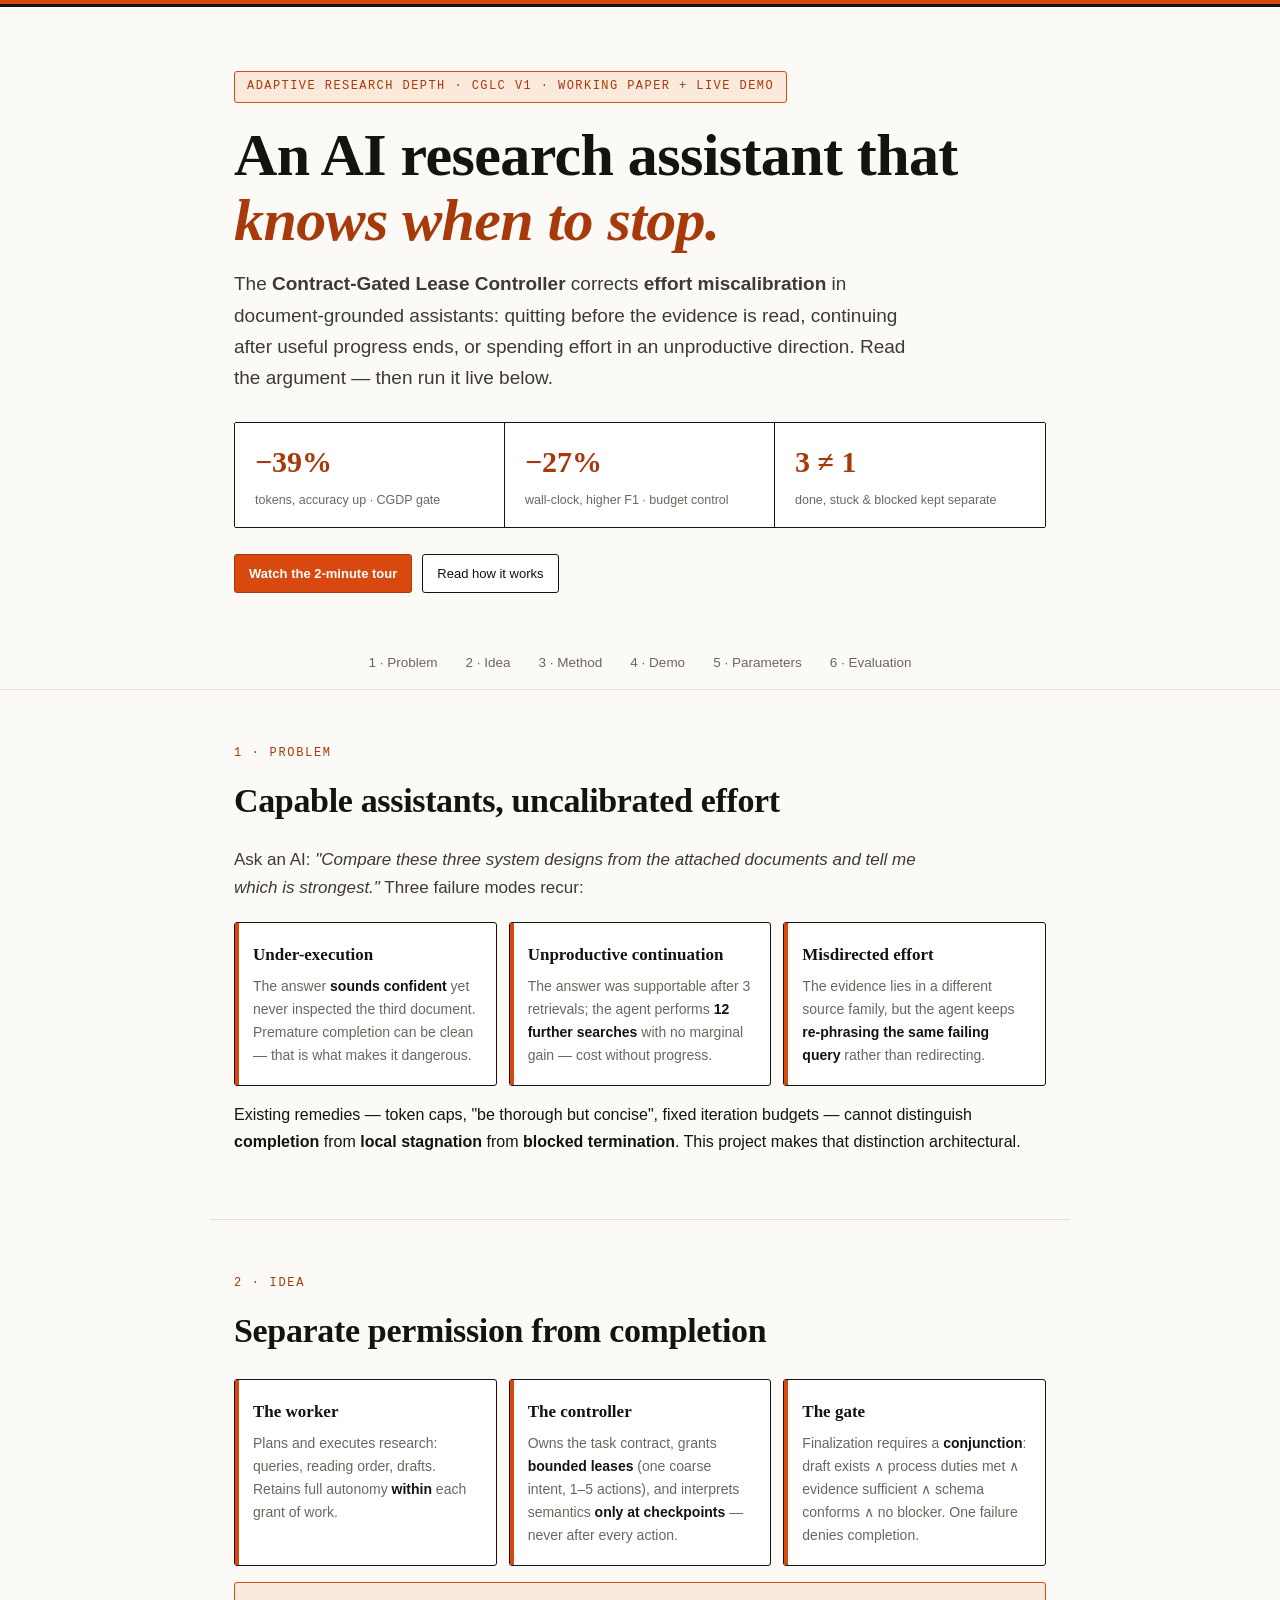
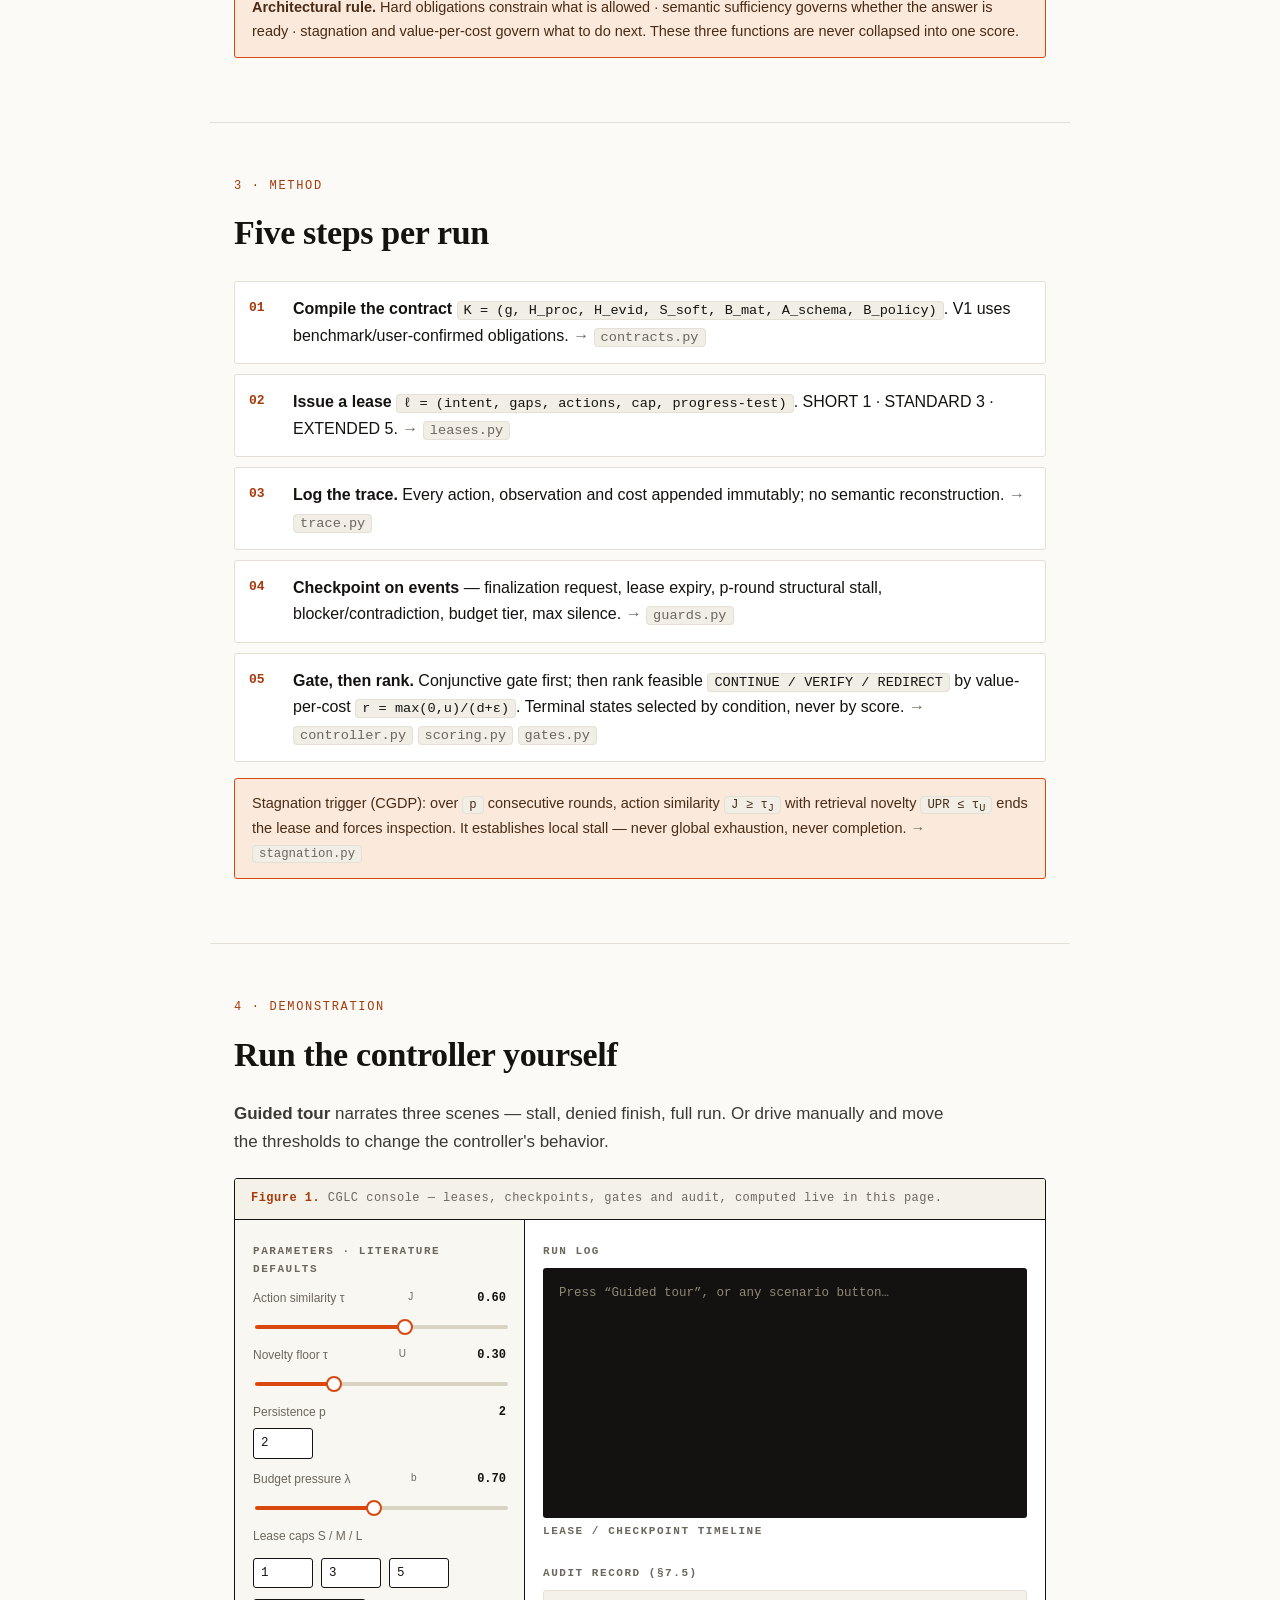
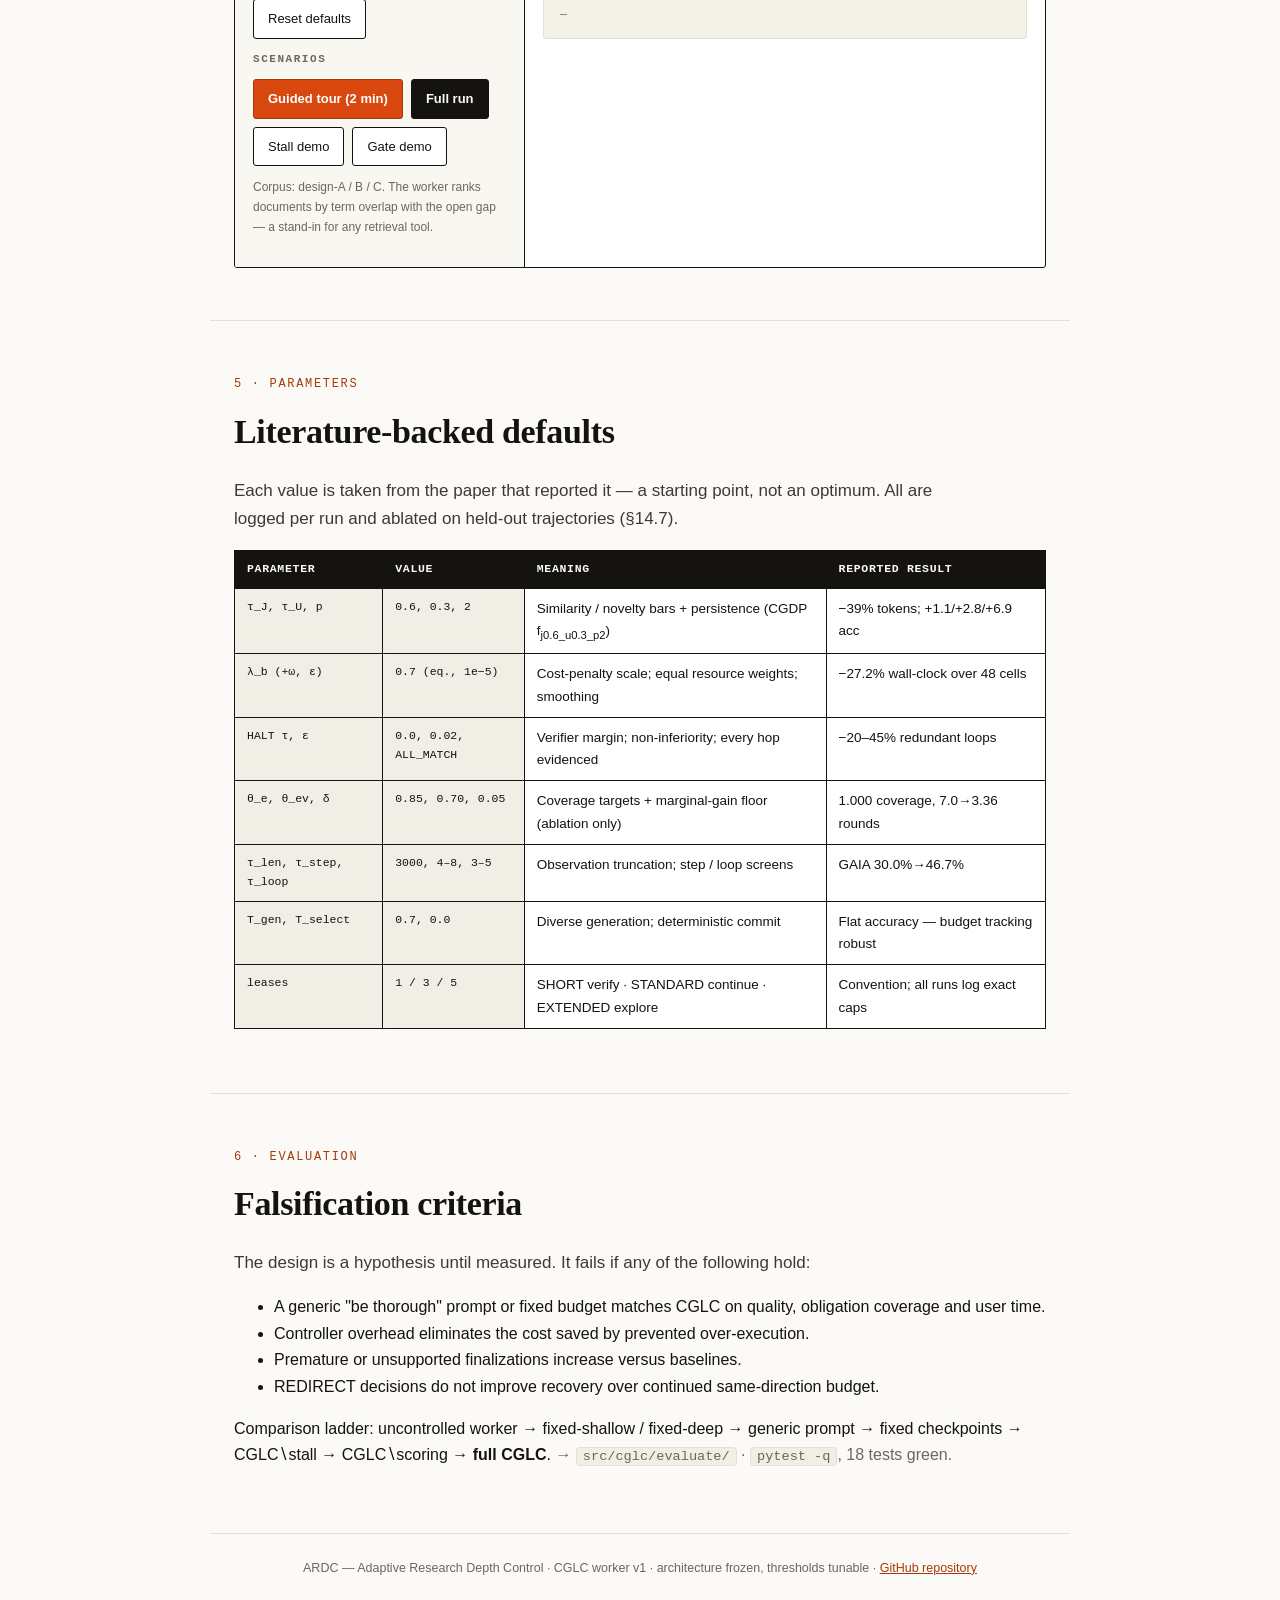
==== commit 985dbb72: "Research theme: paper white, ink black, burnt orange, serif display type" ====
--- a/demo/index.html
+++ b/demo/index.html
@@ -6,301 +6,271 @@
 <title>CGLC — an AI research assistant that knows when to stop</title>
 <style>
   :root{
-    --bg:#060913; --panel:rgba(255,255,255,.035); --panel-solid:#0c1220;
-    --line:rgba(255,255,255,.09); --txt:#eef2ff; --dim:#9aa7c2;
-    --acc:#5aa9ff; --vio:#a06bff; --ok:#3fd97c; --warn:#f0b429; --bad:#ff6b6b;
-    --grad:linear-gradient(135deg,#5aa9ff 0%,#a06bff 55%,#ff7ad9 100%);
-    --r:16px;
+    --paper:#FBFAF7; --ink:#141310; --muted:#6B675E;
+    --accent:#D9480F; --accent-soft:#FBE9DC; --accent-ink:#A63A0B;
+    --line:#E4E0D5; --card:#FFFFFF; --term:#131210;
+    --serif:Georgia,"Charter","Bitstream Charter","Sitka Text",Cambria,"Times New Roman",serif;
+    --sans:-apple-system,BlinkMacSystemFont,"Segoe UI",Roboto,Inter,Helvetica,Arial,sans-serif;
+    --mono:ui-monospace,SFMono-Regular,"SF Mono",Menlo,Consolas,"Liberation Mono",monospace;
   }
   *{box-sizing:border-box}
   html{scroll-behavior:smooth}
-  body{margin:0;background:var(--bg);color:var(--txt);
-    font-family:-apple-system,BlinkMacSystemFont,"Segoe UI",Roboto,Inter,Helvetica,Arial,sans-serif;
-    font-size:15.5px;line-height:1.65;overflow-x:hidden}
-  /* ambient background */
-  .bg{position:fixed;inset:0;z-index:-1;overflow:hidden}
-  .bg i{position:absolute;border-radius:50%;filter:blur(110px);opacity:.5;animation:drift 22s ease-in-out infinite alternate}
-  .bg i:nth-child(1){width:560px;height:560px;left:-160px;top:-160px;background:#1f6feb55}
-  .bg i:nth-child(2){width:620px;height:620px;right:-200px;top:8%;background:#7b5aff44;animation-delay:-8s}
-  .bg i:nth-child(3){width:520px;height:520px;left:30%;bottom:-260px;background:#ff7ad922;animation-delay:-14s}
-  @keyframes drift{from{transform:translate(0,0) scale(1)}to{transform:translate(60px,40px) scale(1.12)}}
-  .bg::after{content:"";position:absolute;inset:0;
-    background-image:linear-gradient(rgba(255,255,255,.025) 1px,transparent 1px),
-                     linear-gradient(90deg,rgba(255,255,255,.025) 1px,transparent 1px);
-    background-size:44px 44px;
-    mask-image:radial-gradient(ellipse 90% 60% at 50% 0%,black 30%,transparent 75%)}
-  code,.mono{font-family:ui-monospace,SFMono-Regular,Menlo,Consolas,monospace;font-size:.88em;
-    background:rgba(255,255,255,.06);border:1px solid var(--line);border-radius:6px;padding:1px 7px;white-space:nowrap}
-  .dim{color:var(--dim)}
-
-  /* hero */
-  header.hero{padding:84px 24px 54px;text-align:center;position:relative}
-  .badge{display:inline-flex;align-items:center;gap:8px;font-size:12px;letter-spacing:.14em;
-    color:#cfe0ff;border:1px solid rgba(122,162,255,.35);border-radius:999px;padding:7px 16px;
-    background:rgba(90,169,255,.08);backdrop-filter:blur(8px)}
-  .badge .dot{width:8px;height:8px;border-radius:50%;background:var(--ok);
-    box-shadow:0 0 12px var(--ok);animation:pulse 2.2s infinite}
-  @keyframes pulse{50%{opacity:.45}}
-  header.hero h1{margin:22px auto 14px;font-size:clamp(30px,5.4vw,58px);line-height:1.08;
-    letter-spacing:-.02em;max-width:880px}
-  header.hero h1 .g{background:var(--grad);-webkit-background-clip:text;background-clip:text;color:transparent}
-  header.hero p.sub{margin:0 auto;color:var(--dim);font-size:clamp(15px,2vw,18px);max-width:760px}
-  .stats{display:flex;gap:12px;justify-content:center;flex-wrap:wrap;margin-top:26px}
-  .stat{background:var(--panel);border:1px solid var(--line);border-radius:14px;
-    padding:12px 22px;backdrop-filter:blur(10px);min-width:150px}
-  .stat b{display:block;font-size:24px;background:var(--grad);
-    -webkit-background-clip:text;background-clip:text;color:transparent}
-  .stat span{font-size:12px;color:var(--dim)}
-  .cta-row{margin-top:28px;display:flex;gap:12px;justify-content:center;flex-wrap:wrap}
-
-  /* nav */
-  nav{position:sticky;top:0;z-index:20;display:flex;gap:4px;justify-content:center;flex-wrap:wrap;
-    padding:10px 16px;background:rgba(6,9,19,.72);backdrop-filter:blur(14px);border-bottom:1px solid var(--line)}
-  nav a{color:var(--dim);text-decoration:none;font-size:13px;padding:7px 14px;border-radius:999px;transition:.2s}
-  nav a:hover{color:var(--txt);background:rgba(255,255,255,.07)}
-
-  /* sections */
-  section{padding:56px 24px;max-width:1040px;margin:0 auto}
-  .kicker{display:inline-block;font-size:12px;letter-spacing:.16em;color:var(--vio);
-    font-weight:700;margin-bottom:8px}
-  section h2{font-size:clamp(22px,3.4vw,32px);margin:0 0 12px;letter-spacing:-.01em}
-  section>p.lead{color:var(--dim);font-size:16.5px;max-width:800px}
-  section a{color:var(--acc)}
-
-  .cards{display:grid;grid-template-columns:repeat(auto-fit,minmax(250px,1fr));gap:14px;margin:22px 0 6px}
-  .card{position:relative;background:var(--panel);border:1px solid var(--line);border-radius:var(--r);
-    padding:20px;backdrop-filter:blur(10px);transition:transform .25s,border-color .25s,box-shadow .25s;overflow:hidden}
-  .card::before{content:"";position:absolute;top:0;left:0;right:0;height:3px;background:var(--grad);opacity:.85}
-  .card:hover{transform:translateY(-5px);border-color:rgba(122,162,255,.4);
-    box-shadow:0 18px 44px -18px rgba(90,169,255,.35)}
-  .card h3{margin:0 0 8px;font-size:16px}
-  .card p{margin:0;font-size:14px;color:var(--dim)}
-  .card p b{color:var(--txt)}
-
-  ol.steps{list-style:none;margin:22px 0 6px;padding:0;counter-reset:st;position:relative}
-  ol.steps::before{content:"";position:absolute;left:23px;top:12px;bottom:12px;width:2px;
-    background:linear-gradient(var(--acc),var(--vio),transparent)}
-  ol.steps li{position:relative;margin:0 0 14px;padding:16px 18px 16px 64px;background:var(--panel);
-    border:1px solid var(--line);border-radius:14px;counter-increment:st;backdrop-filter:blur(8px)}
-  ol.steps li::before{content:counter(st);position:absolute;left:12px;top:16px;width:34px;height:34px;
-    border-radius:50%;display:flex;align-items:center;justify-content:center;font-weight:800;
-    background:var(--grad);color:#0a0f1e;font-size:15px}
-  ol.steps li b{color:var(--acc)}
-
-  .note{border-left:3px solid var(--vio);background:rgba(160,107,255,.07);
-    border-radius:0 12px 12px 0;padding:14px 18px;margin:18px 0;color:#d6ccf5;font-size:14.5px}
-
-  table.params{border-collapse:separate;border-spacing:0;width:100%;font-size:14px;margin:18px 0;
-    border:1px solid var(--line);border-radius:14px;overflow:hidden}
-  table.params th,table.params td{padding:11px 14px;text-align:left;border-bottom:1px solid var(--line)}
-  table.params tr:last-child th,table.params tr:last-child td{border-bottom:none}
-  table.params th{background:rgba(255,255,255,.045);color:var(--dim);font-size:12px;
-    text-transform:uppercase;letter-spacing:.08em}
-  table.params tr{transition:background .2s}
-  table.params tbody tr:hover{background:rgba(90,169,255,.06)}
-
-  /* demo console */
-  .console{border:1px solid rgba(122,162,255,.25);border-radius:20px;overflow:hidden;margin-top:20px;
-    background:rgba(10,15,28,.72);backdrop-filter:blur(14px);
-    box-shadow:0 30px 80px -30px rgba(90,169,255,.35)}
-  .demo-grid{display:grid;grid-template-columns:310px 1fr}
-  aside{border-right:1px solid var(--line);padding:20px;background:rgba(255,255,255,.015)}
-  aside h3,.maincol h3{font-size:11.5px;text-transform:uppercase;letter-spacing:.14em;color:var(--dim);margin:4px 0 10px}
-  .param{margin:12px 0;font-size:13px}
-  .param label{display:flex;justify-content:space-between;color:var(--dim);font-size:12px;margin-bottom:6px}
-  .param label b{color:var(--txt)}
-  input[type=range]{-webkit-appearance:none;appearance:none;width:100%;height:6px;border-radius:99px;outline:none;
-    background:linear-gradient(90deg,var(--acc) var(--p,50%),rgba(255,255,255,.12) var(--p,50%))}
-  input[type=range]::-webkit-slider-thumb{-webkit-appearance:none;width:18px;height:18px;border-radius:50%;
-    background:#fff;border:3px solid var(--acc);box-shadow:0 0 14px rgba(90,169,255,.8);cursor:pointer}
-  input[type=range]::-moz-range-thumb{width:14px;height:14px;border-radius:50%;
-    background:#fff;border:3px solid var(--acc);box-shadow:0 0 14px rgba(90,169,255,.8);cursor:pointer}
-  .param input[type=number]{width:62px;background:rgba(255,255,255,.05);color:var(--txt);
-    border:1px solid var(--line);border-radius:8px;padding:5px 8px;font:inherit}
-  .row{display:flex;gap:8px;flex-wrap:wrap;margin:12px 0}
-  button{background:rgba(255,255,255,.06);color:var(--txt);border:1px solid var(--line);
-    padding:9px 15px;cursor:pointer;font:inherit;font-size:13px;border-radius:10px;transition:.2s}
-  button:hover{border-color:var(--acc);transform:translateY(-1px)}
-  button.primary{background:linear-gradient(135deg,#2f7df0,#5aa9ff);border:none;font-weight:600;
-    box-shadow:0 8px 24px -8px rgba(90,169,255,.7)}
-  button.tour{background:linear-gradient(135deg,#7b5aff,#c86bff);border:none;font-weight:700;
-    box-shadow:0 8px 26px -8px rgba(160,107,255,.8)}
-  button.ghost{background:transparent}
-  .maincol{padding:20px;min-width:0}
-  .termbar{display:flex;gap:7px;align-items:center;padding:10px 14px;
-    background:rgba(255,255,255,.04);border:1px solid var(--line);border-bottom:none;
-    border-radius:12px 12px 0 0}
-  .termbar i{width:11px;height:11px;border-radius:50%}
-  .termbar i:nth-child(1){background:#ff5f57}.termbar i:nth-child(2){background:#febc2e}.termbar i:nth-child(3){background:#28c840}
-  .termbar span{margin-left:8px;font-size:11.5px;color:var(--dim);font-family:ui-monospace,Menlo,monospace}
-  #log{background:#04070f;border:1px solid var(--line);border-top:none;border-radius:0 0 12px 12px;
-    padding:16px;min-height:260px;max-height:46vh;overflow:auto;white-space:pre-wrap;
-    font-family:ui-monospace,SFMono-Regular,Menlo,Consolas,monospace;font-size:13px;line-height:1.7}
-  .ok{color:var(--ok);font-weight:700}.warn{color:var(--warn);font-weight:700}.bad{color:var(--bad);font-weight:700}
-  .acc{color:var(--acc);font-weight:700}.say{color:#d2a8ff}
-  #timeline{display:flex;gap:8px;margin:14px 0;flex-wrap:wrap}
-  .chip{border:1px solid var(--line);border-radius:999px;padding:6px 13px;font-size:12px;
-    background:rgba(255,255,255,.05);font-family:ui-monospace,Menlo,monospace}
-  .chip.ok{border-color:rgba(63,217,124,.5);color:var(--ok)}
-  .chip.warn{border-color:rgba(240,180,41,.5);color:var(--warn)}
-  .chip.bad{border-color:rgba(255,107,107,.5);color:var(--bad)}
-  #audit{background:#04070f;border:1px solid var(--line);border-radius:12px;padding:16px;
-    max-height:28vh;overflow:auto;white-space:pre;font-size:12px;
-    font-family:ui-monospace,Menlo,monospace;color:#b9c6e2}
-
-  footer{padding:26px 24px 40px;text-align:center;color:var(--dim);font-size:12.5px;border-top:1px solid var(--line)}
-  footer a{color:var(--acc)}
-
-  .reveal{opacity:0;transform:translateY(26px);transition:opacity .7s ease,transform .7s ease}
+  body{margin:0;background:var(--paper);color:var(--ink);font-family:var(--sans);
+    font-size:16px;line-height:1.65;-webkit-font-smoothing:antialiased}
+  code,.mono{font-family:var(--mono);font-size:.85em;background:#F1EEE5;
+    border:1px solid var(--line);border-radius:4px;padding:1px 6px;white-space:nowrap}
+  .dim{color:var(--muted)}
+
+  /* masthead */
+  .masthead{border-bottom:3px solid var(--ink)}
+  .masthead .rule-accent{height:4px;background:var(--accent)}
+  header.hero{max-width:860px;margin:0 auto;padding:64px 24px 44px;text-align:left}
+  .badge{display:inline-block;font-family:var(--mono);font-size:12px;letter-spacing:.12em;
+    color:var(--accent-ink);border:1px solid var(--accent);border-radius:3px;
+    padding:5px 12px;background:var(--accent-soft);text-transform:uppercase}
+  header.hero h1{font-family:var(--serif);font-weight:700;font-size:clamp(34px,5.6vw,60px);
+    line-height:1.08;letter-spacing:-.01em;margin:20px 0 16px}
+  header.hero h1 em{font-style:italic;color:var(--accent-ink)}
+  header.hero p.sub{font-size:clamp(16px,2vw,19px);color:#3d3a33;max-width:700px;margin:0}
+  .stats{display:flex;gap:0;margin-top:28px;border:1px solid var(--ink);border-radius:2px;overflow:hidden;flex-wrap:wrap}
+  .stat{flex:1 1 160px;padding:14px 20px;background:var(--card);border-right:1px solid var(--ink)}
+  .stat:last-child{border-right:none}
+  .stat b{display:block;font-family:var(--serif);font-size:30px;color:var(--accent-ink)}
+  .stat span{font-size:12.5px;color:var(--muted)}
+  .cta-row{margin-top:26px;display:flex;gap:10px;flex-wrap:wrap}
+
+  nav{position:sticky;top:0;z-index:20;display:flex;justify-content:center;flex-wrap:wrap;gap:2px;
+    padding:9px 14px;background:rgba(251,250,247,.94);backdrop-filter:blur(8px);
+    border-bottom:1px solid var(--line);font-size:13.5px}
+  nav a{color:var(--muted);text-decoration:none;padding:6px 13px;border-radius:3px}
+  nav a:hover{color:var(--ink);background:#F1EEE5}
+
+  section{padding:48px 24px;max-width:860px;margin:0 auto;border-bottom:1px solid var(--line)}
+  .kicker{font-family:var(--mono);font-size:12px;letter-spacing:.14em;color:var(--accent-ink);
+    text-transform:uppercase}
+  section h2{font-family:var(--serif);font-size:clamp(24px,3.4vw,34px);margin:8px 0 12px;letter-spacing:-.01em}
+  section>p.lead{color:#3d3a33;font-size:17px;max-width:720px}
+  section a{color:var(--accent-ink)}
+
+  .cards{display:grid;grid-template-columns:repeat(auto-fit,minmax(220px,1fr));gap:12px;margin:20px 0 4px}
+  .card{background:var(--card);border:1px solid var(--ink);border-radius:3px;padding:18px;position:relative}
+  .card::before{content:"";position:absolute;left:0;top:0;bottom:0;width:4px;background:var(--accent)}
+  .card h3{font-family:var(--serif);margin:0 0 6px;font-size:17px}
+  .card p{margin:0;font-size:14px;color:var(--muted)}
+  .card p b{color:var(--ink)}
+
+  ol.steps{list-style:none;margin:20px 0 4px;padding:0;counter-reset:st}
+  ol.steps li{counter-increment:st;position:relative;margin:0 0 10px;padding:14px 16px 14px 58px;
+    background:var(--card);border:1px solid var(--line);border-radius:3px}
+  ol.steps li::before{content:counter(st,decimal-leading-zero);position:absolute;left:14px;top:15px;
+    font-family:var(--mono);font-size:13px;font-weight:700;color:var(--accent-ink)}
+  ol.steps li b{color:var(--ink)}
+  .note{background:var(--accent-soft);border:1px solid var(--accent);border-radius:3px;
+    padding:13px 17px;margin:16px 0;font-size:14.5px;color:#4a2c14}
+
+  table.params{border-collapse:collapse;width:100%;font-size:13.5px;margin:16px 0;background:var(--card)}
+  table.params th,table.params td{border:1px solid var(--ink);padding:9px 12px;text-align:left;vertical-align:top}
+  table.params th{background:var(--ink);color:var(--paper);font-family:var(--mono);font-size:11.5px;
+    letter-spacing:.06em;text-transform:uppercase;font-weight:700}
+  table.params td.mono{white-space:normal}
+
+  /* figure / demo console */
+  figure.console{margin:22px 0 4px;border:1px solid var(--ink);border-radius:3px;
+    background:var(--card);overflow:hidden}
+  figcaption{font-family:var(--mono);font-size:12px;color:var(--muted);padding:10px 16px;
+    border-bottom:1px solid var(--ink);background:#F4F1E8;letter-spacing:.04em}
+  figcaption b{color:var(--accent-ink)}
+  .demo-grid{display:grid;grid-template-columns:290px 1fr}
+  aside{border-right:1px solid var(--ink);padding:18px;background:#F9F7F1}
+  aside h3,.maincol h3{font-family:var(--mono);font-size:11px;text-transform:uppercase;
+    letter-spacing:.14em;color:var(--muted);margin:4px 0 8px}
+  .param{margin:11px 0;font-size:13px}
+  .param label{display:flex;justify-content:space-between;color:var(--muted);font-size:12px;margin-bottom:5px}
+  .param label b{color:var(--ink);font-family:var(--mono)}
+  input[type=range]{-webkit-appearance:none;appearance:none;width:100%;height:4px;border-radius:2px;outline:none;
+    background:linear-gradient(90deg,var(--accent) var(--p,50%),#D8D3C2 var(--p,50%))}
+  input[type=range]::-webkit-slider-thumb{-webkit-appearance:none;width:16px;height:16px;border-radius:50%;
+    background:var(--card);border:2.5px solid var(--accent);cursor:pointer}
+  input[type=range]::-moz-range-thumb{width:12px;height:12px;border-radius:50%;
+    background:var(--card);border:2.5px solid var(--accent);cursor:pointer}
+  .param input[type=number]{width:60px;background:var(--card);color:var(--ink);
+    border:1px solid var(--ink);border-radius:3px;padding:4px 7px;font:inherit;font-family:var(--mono);font-size:12.5px}
+  .row{display:flex;gap:8px;flex-wrap:wrap;margin:11px 0}
+  button{background:var(--card);color:var(--ink);border:1px solid var(--ink);
+    padding:8px 14px;cursor:pointer;font:inherit;font-size:13px;border-radius:3px;transition:background .15s}
+  button:hover{background:#F1EEE5}
+  button.primary{background:var(--ink);color:var(--paper);font-weight:600}
+  button.primary:hover{background:#2b2925}
+  button.tour{background:var(--accent);border-color:var(--accent-ink);color:#fff;font-weight:700}
+  button.tour:hover{background:var(--accent-ink)}
+  .maincol{padding:18px;min-width:0}
+  #log{background:var(--term);color:#EDE8DB;border-radius:3px;padding:15px 16px;
+    min-height:250px;max-height:46vh;overflow:auto;white-space:pre-wrap;
+    font-family:var(--mono);font-size:12.5px;line-height:1.7}
+  #log .dim{color:#8f8875}
+  .ok{color:#7BD88F;font-weight:700}.warn{color:#F0A92E;font-weight:700}.bad{color:#FF7A6B;font-weight:700}
+  .acc{color:#F5B453;font-weight:700}.say{color:#E8C98F}
+  #timeline{display:flex;gap:7px;margin:12px 0;flex-wrap:wrap}
+  .chip{border:1px solid var(--ink);border-radius:999px;padding:4px 12px;font-size:11.5px;
+    background:var(--card);font-family:var(--mono)}
+  .chip.ok{border-color:#1E7A3C;color:#1E7A3C;background:#E9F6EC}
+  .chip.warn{border-color:var(--accent-ink);color:var(--accent-ink);background:var(--accent-soft)}
+  .chip.bad{border-color:#B3231B;color:#B3231B;background:#FBE7E5}
+  #audit{background:#F4F1E8;border:1px solid var(--line);border-radius:3px;padding:14px 16px;
+    max-height:28vh;overflow:auto;white-space:pre;font-size:11.5px;font-family:var(--mono);color:#3d3a33}
+
+  footer{padding:24px;text-align:center;color:var(--muted);font-size:12.5px}
+  footer a{color:var(--accent-ink)}
+
+  .reveal{opacity:0;transform:translateY(14px);transition:opacity .5s ease,transform .5s ease}
   .reveal.in{opacity:1;transform:none}
-  @media (prefers-reduced-motion:reduce){.reveal{opacity:1;transform:none;transition:none}.bg i{animation:none}}
-  @media (max-width:920px){
+  @media (prefers-reduced-motion:reduce){.reveal{opacity:1;transform:none;transition:none}html{scroll-behavior:auto}}
+  @media (max-width:880px){
     .demo-grid{grid-template-columns:1fr}
-    aside{border-right:none;border-bottom:1px solid var(--line)}
-    section{padding:40px 18px}
+    aside{border-right:none;border-bottom:1px solid var(--ink)}
+    header.hero{padding:48px 20px 34px}
+    .stat{border-right:none;border-bottom:1px solid var(--ink)}
+    .stat:last-child{border-bottom:none}
   }
 </style>
 </head>
 <body>
-<div class="bg"><i></i><i></i><i></i></div>
-
+
+<div class="masthead"><div class="rule-accent"></div></div>
 <header class="hero">
-  <span class="badge"><span class="dot"></span>ADAPTIVE RESEARCH DEPTH · CGLC V1 · LIVE IN THIS PAGE</span>
-  <h1>An AI research assistant that <span class="g">knows when to stop</span></h1>
-  <p class="sub">The <b>Contract-Gated Lease Controller</b> fixes <b>effort miscalibration</b>:
-  AI assistants that quit before reading the key document, ramble on long after the answer is solid,
-  or dig deeper in the wrong direction. Scroll for the story — or run it live below.</p>
+  <span class="badge">Adaptive Research Depth · CGLC v1 · Working paper + live demo</span>
+  <h1>An AI research assistant that <em>knows when to stop.</em></h1>
+  <p class="sub">The <b>Contract-Gated Lease Controller</b> corrects <b>effort miscalibration</b> in
+  document-grounded assistants: quitting before the evidence is read, continuing after useful progress ends,
+  or spending effort in an unproductive direction. Read the argument — then run it live below.</p>
   <div class="stats">
-    <div class="stat"><b>−39%</b><span>tokens, accuracy up (CGDP)</span></div>
-    <div class="stat"><b>−27%</b><span>wall-clock, better answers (Budget Control)</span></div>
-    <div class="stat"><b>3 checks</b><span>done vs stuck vs blocked — never confused</span></div>
+    <div class="stat"><b>−39%</b><span>tokens, accuracy up · CGDP gate</span></div>
+    <div class="stat"><b>−27%</b><span>wall-clock, higher F1 · budget control</span></div>
+    <div class="stat"><b>3 ≠ 1</b><span>done, stuck &amp; blocked kept separate</span></div>
   </div>
   <div class="cta-row">
-    <a href="#demo" style="text-decoration:none"><button class="tour" style="font-size:15px;padding:12px 26px">🎬 Watch the 2-minute tour</button></a>
-    <a href="#how" style="text-decoration:none"><button class="ghost" style="font-size:15px;padding:12px 26px">How it works ↓</button></a>
+    <a href="#demo" style="text-decoration:none"><button class="tour">Watch the 2-minute tour</button></a>
+    <a href="#how" style="text-decoration:none"><button>Read how it works</button></a>
   </div>
 </header>
 
 <nav>
-  <a href="#problem">1 · Problem</a><a href="#idea">2 · Idea</a><a href="#how">3 · How it works</a><a href="#demo">4 · Live demo</a><a href="#numbers">5 · Numbers</a><a href="#proof">6 · Proof</a>
+  <a href="#problem">1 · Problem</a><a href="#idea">2 · Idea</a><a href="#how">3 · Method</a><a href="#demo">4 · Demo</a><a href="#numbers">5 · Parameters</a><a href="#proof">6 · Evaluation</a>
 </nav>
 
 <section id="problem" class="reveal">
-  <span class="kicker">01 — The problem we solve</span>
-  <h2>Smart assistants, terrible time management</h2>
-  <p class="lead">Ask an AI: <i>"Compare these three system designs from the attached documents and tell me which is strongest."</i> Three things routinely go wrong:</p>
+  <span class="kicker">1 · Problem</span>
+  <h2>Capable assistants, uncalibrated effort</h2>
+  <p class="lead">Ask an AI: <i>"Compare these three system designs from the attached documents and tell me which is strongest."</i> Three failure modes recur:</p>
   <div class="cards">
-    <div class="card"><h3>🛑 Quitting too early</h3><p>The answer <b>sounds confident</b> but never read the third document. Nobody notices — it <i>looks</i> finished.</p></div>
-    <div class="card"><h3>🔁 Rambling too long</h3><p>The answer was solid after 3 searches, but the assistant does <b>12 more "just to be thorough"</b> — burning time, money, and your patience.</p></div>
-    <div class="card"><h3>🧭 Wrong direction</h3><p>All the evidence sits in a different set of documents, but the assistant keeps <b>re-phrasing the same failed search</b> instead of pivoting.</p></div>
+    <div class="card"><h3>Under-execution</h3><p>The answer <b>sounds confident</b> yet never inspected the third document. Premature completion can be clean — that is what makes it dangerous.</p></div>
+    <div class="card"><h3>Unproductive continuation</h3><p>The answer was supportable after 3 retrievals; the agent performs <b>12 further searches</b> with no marginal gain — cost without progress.</p></div>
+    <div class="card"><h3>Misdirected effort</h3><p>The evidence lies in a different source family, but the agent keeps <b>re-phrasing the same failing query</b> rather than redirecting.</p></div>
   </div>
-  <p>Today's fixes are crude: <code>max_tokens</code>, "be thorough but concise", a fixed number of searches.
-  None can tell <b>done</b> apart from <b>stuck</b> apart from <b>blocked</b>. That distinction is what this project adds.</p>
+  <p>Existing remedies — token caps, "be thorough but concise", fixed iteration budgets — cannot distinguish <b>completion</b> from <b>local stagnation</b> from <b>blocked termination</b>. This project makes that distinction architectural.</p>
 </section>
 
 <section id="idea" class="reveal">
-  <span class="kicker">02 — The idea</span>
-  <h2>An assistant, a manager, and a checklist</h2>
+  <span class="kicker">2 · Idea</span>
+  <h2>Separate permission from completion</h2>
   <div class="cards">
-    <div class="card"><h3>👩‍💻 The worker</h3><p>Reads documents, searches, drafts the answer. Great at research — <b>bad at judging when to stop</b>. Like most of us.</p></div>
-    <div class="card"><h3>🧑‍💼 The controller</h3><p>Never touches the research. Writes a <b>contract</b> (what "done" means), hands out small <b>leases</b> ("3 searches toward this gap, then report back"), checks work at <b>checkpoints</b>.</p></div>
-    <div class="card"><h3>✅ The gate</h3><p>Finishing needs every box ticked: draft exists, required reading done, claims evidenced, format right, nothing blocked. <b>One box unchecked = no finish.</b></p></div>
+    <div class="card"><h3>The worker</h3><p>Plans and executes research: queries, reading order, drafts. Retains full autonomy <b>within</b> each grant of work.</p></div>
+    <div class="card"><h3>The controller</h3><p>Owns the task contract, grants <b>bounded leases</b> (one coarse intent, 1–5 actions), and interprets semantics <b>only at checkpoints</b> — never after every action.</p></div>
+    <div class="card"><h3>The gate</h3><p>Finalization requires a <b>conjunction</b>: draft exists ∧ process duties met ∧ evidence sufficient ∧ schema conforms ∧ no blocker. One failure denies completion.</p></div>
   </div>
-  <div class="note"><b>The golden rule:</b> finishing is about the <i>checklist</i> — never "I feel done" or "I've searched enough."
-  Effort calls (keep going? verify? pivot?) use cheap signals plus a cost–benefit score, and can <b>never override the checklist</b>.</div>
+  <div class="note"><b>Architectural rule.</b> Hard obligations constrain what is allowed · semantic sufficiency governs whether the answer is ready · stagnation and value-per-cost govern what to do next. These three functions are never collapsed into one score.</div>
 </section>
 
 <section id="how" class="reveal">
-  <span class="kicker">03 — How it works</span>
-  <h2>Five steps, every single run</h2>
+  <span class="kicker">3 · Method</span>
+  <h2>Five steps per run</h2>
   <ol class="steps">
-    <li><b>Write the contract.</b> Goal, must-do steps ("read all three designs"), claims needing evidence, answer format. <span class="dim">→ <code>contracts.py</code></span></li>
-    <li><b>Grant a lease.</b> Up to <b>3 actions</b> toward one gap. SHORT (1), STANDARD (3), EXTENDED (5) — permission for <i>one</i> intent, never a blank cheque. <span class="dim">→ <code>leases.py</code></span></li>
-    <li><b>Worker acts; everything is logged.</b> Each search lands in an immutable trace with its cost. Facts first, interpretation later. <span class="dim">→ <code>trace.py</code></span></li>
-    <li><b>Checkpoints fire on events only</b> — finish requested, lease expired, repeats with nothing new, contradiction, tight budget. <i>Not</i> after every step (the expensive mistake others make). <span class="dim">→ <code>guards.py</code></span></li>
-    <li><b>Checklist first, effort second.</b> All boxes pass → <code>ALLOW_FINALIZE</code>. Else rank keep-going / double-check / pivot by <b>value per cost</b> and grant the next lease. Nothing viable? Ask the user, or report blocked — an honest "I can't finish", never disguised as success. <span class="dim">→ <code>controller.py</code> <code>scoring.py</code> <code>gates.py</code></span></li>
+    <li><b>Compile the contract</b> <span class="mono">K = (g, H_proc, H_evid, S_soft, B_mat, A_schema, B_policy)</span>. V1 uses benchmark/user-confirmed obligations. <span class="dim">→ <code>contracts.py</code></span></li>
+    <li><b>Issue a lease</b> <span class="mono">ℓ = (intent, gaps, actions, cap, progress-test)</span>. SHORT 1 · STANDARD 3 · EXTENDED 5. <span class="dim">→ <code>leases.py</code></span></li>
+    <li><b>Log the trace.</b> Every action, observation and cost appended immutably; no semantic reconstruction. <span class="dim">→ <code>trace.py</code></span></li>
+    <li><b>Checkpoint on events</b> — finalization request, lease expiry, p-round structural stall, blocker/contradiction, budget tier, max silence. <span class="dim">→ <code>guards.py</code></span></li>
+    <li><b>Gate, then rank.</b> Conjunctive gate first; then rank feasible <span class="mono">CONTINUE / VERIFY / REDIRECT</span> by value-per-cost <span class="mono">r = max(0,u)/(d+ε)</span>. Terminal states selected by condition, never by score. <span class="dim">→ <code>controller.py</code> <code>scoring.py</code> <code>gates.py</code></span></li>
   </ol>
-  <div class="note">🔍 <b>Spotting "stuck", cheaply:</b> if the last <code>p</code> searches look near-identical (<code>J ≥ tau_J</code>) and bring almost nothing new (<code>UPR ≤ tau_U</code>), the lease ends and a checkpoint inspects. That signal means <i>"look closer"</i> — never <i>"we're done"</i>. <span class="dim">→ <code>stagnation.py</code></span></div>
+  <div class="note">Stagnation trigger (CGDP): over <span class="mono">p</span> consecutive rounds, action similarity <span class="mono">J ≥ τ<sub>J</sub></span> with retrieval novelty <span class="mono">UPR ≤ τ<sub>U</sub></span> ends the lease and forces inspection. It establishes local stall — never global exhaustion, never completion. <span class="dim">→ <code>stagnation.py</code></span></div>
 </section>
 
 <section id="demo" class="reveal">
-  <span class="kicker">04 — Live demo</span>
-  <h2>Don't take our word for it — run it</h2>
-  <p class="lead">Hit <b>🎬 guided tour</b> and read along as the controller handles a stuck worker, a premature finish, and a full run. Or drive it yourself and drag the sliders to change its behavior.</p>
-  <div class="console">
+  <span class="kicker">4 · Demonstration</span>
+  <h2>Run the controller yourself</h2>
+  <p class="lead"><b>Guided tour</b> narrates three scenes — stall, denied finish, full run. Or drive manually and move the thresholds to change the controller's behavior.</p>
+  <figure class="console">
+    <figcaption><b>Figure 1.</b> CGLC console — leases, checkpoints, gates and audit, computed live in this page.</figcaption>
     <div class="demo-grid">
       <aside>
-        <h3>Parameters · research defaults</h3>
-        <div class="param"><label>"Same search" bar · tau_J <b id="v-tauJ">0.60</b></label>
+        <h3>Parameters · literature defaults</h3>
+        <div class="param"><label>Action similarity τ<sub>J</sub> <b id="v-tauJ">0.60</b></label>
           <input id="p-tauJ" type="range" min="0" max="1" step="0.05" value="0.6"></div>
-        <div class="param"><label>"Nothing new" bar · tau_U <b id="v-tauU">0.30</b></label>
+        <div class="param"><label>Novelty floor τ<sub>U</sub> <b id="v-tauU">0.30</b></label>
           <input id="p-tauU" type="range" min="0" max="1" step="0.05" value="0.3"></div>
-        <div class="param"><label>Repeats before alarm · p <b id="v-p">2</b></label>
+        <div class="param"><label>Persistence p <b id="v-p">2</b></label>
           <input id="p-p" type="number" min="1" max="6" value="2"></div>
-        <div class="param"><label>Cost pressure · lambda_b <b id="v-lb">0.70</b></label>
+        <div class="param"><label>Budget pressure λ<sub>b</sub> <b id="v-lb">0.70</b></label>
           <input id="p-lb" type="range" min="0" max="1.5" step="0.05" value="0.7"></div>
-        <div class="param"><label>Lease sizes S / M / L</label>
+        <div class="param"><label>Lease caps S / M / L</label>
           <span class="row">
             <input id="p-s" type="number" min="1" max="3" value="1">
             <input id="p-m" type="number" min="1" max="6" value="3">
             <input id="p-e" type="number" min="1" max="9" value="5">
           </span></div>
-        <div class="row"><button id="b-reset" class="ghost">Reset research defaults</button></div>
+        <div class="row"><button id="b-reset">Reset defaults</button></div>
         <h3>Scenarios</h3>
         <div class="row">
-          <button class="tour" id="b-tour">🎬 2-minute guided tour</button>
-          <button class="primary" id="b-full">▶ Full run</button>
-          <button id="b-stag">Repeated queries → stall</button>
-          <button id="b-gate">Premature finish → blocked</button>
+          <button class="tour" id="b-tour">Guided tour (2 min)</button>
+          <button class="primary" id="b-full">Full run</button>
+          <button id="b-stag">Stall demo</button>
+          <button id="b-gate">Gate demo</button>
         </div>
-        <p class="dim" style="font-size:12px">Corpus: design-A / B / C. The worker ranks documents by word overlap with the open question — a stand-in for any real search tool.</p>
+        <p class="dim" style="font-size:12px">Corpus: design-A / B / C. The worker ranks documents by term overlap with the open gap — a stand-in for any retrieval tool.</p>
       </aside>
       <div class="maincol">
         <h3>Run log</h3>
-        <div class="termbar"><i></i><i></i><i></i><span>cglc-controller — live</span></div>
-        <div id="log"><span class="dim">Press 🎬 guided tour, or any scenario button…</span></div>
+        <div id="log"><span class="dim">Press “Guided tour”, or any scenario button…</span></div>
         <h3>Lease / checkpoint timeline</h3>
         <div id="timeline"></div>
-        <h3>Audit record — every decision, reproducible</h3>
+        <h3>Audit record (§7.5)</h3>
         <div id="audit"><span class="dim">—</span></div>
       </div>
     </div>
-  </div>
+  </figure>
 </section>
 
 <section id="numbers" class="reveal">
-  <span class="kicker">05 — The numbers</span>
-  <h2>Borrowed from research, not invented</h2>
-  <p class="lead">Every default is copied from the paper that discovered it — <b>starting points, not magic constants</b>. The architecture is fixed; these knobs are tuned per deployment and logged on every run.</p>
+  <span class="kicker">5 · Parameters</span>
+  <h2>Literature-backed defaults</h2>
+  <p class="lead">Each value is taken from the paper that reported it — a starting point, not an optimum. All are logged per run and ablated on held-out trajectories (§14.7).</p>
   <table class="params">
-    <tr><th>Knob</th><th>Default</th><th>Plain meaning</th><th>Source-paper result</th></tr>
-    <tr><td class="mono">tau_J, tau_U, p</td><td class="mono">0.6, 0.3, 2</td><td>"same search" / "nothing new" bars + repeats needed</td><td>−39% tokens, accuracy up on 3 benchmarks</td></tr>
-    <tr><td class="mono">lambda_b</td><td class="mono">0.7</td><td>how strongly a tight budget discourages costly actions</td><td>−27% wall-clock, better answers, 48 test cells</td></tr>
-    <tr><td class="mono">HALT tau=0.0</td><td class="mono">ALL_MATCH</td><td>every required reasoning hop must show evidence</td><td>−20–45% wasted search loops</td></tr>
-    <tr><td class="mono">theta_e=0.85</td><td class="mono">coverage target</td><td>requirements that must be covered (comparison mode)</td><td>full coverage in ~3 rounds, not 7</td></tr>
-    <tr><td class="mono">tau_len=3000</td><td class="mono">noise filter</td><td>longer observations get truncated before review</td><td>accuracy 30% → 47% on agent benchmark</td></tr>
-    <tr><td class="mono">T 0.7 / 0.0</td><td class="mono">creativity / discipline</td><td>brainstorm loosely, commit deterministically</td><td>results robust across settings</td></tr>
-    <tr><td class="mono">leases 1 / 3 / 5</td><td class="mono">S / M / L</td><td>verify ≈ 1 action, normal ≈ 3, early exploration ≈ 5</td><td>project convention, all logged</td></tr>
+    <tr><th>Parameter</th><th>Value</th><th>Meaning</th><th>Reported result</th></tr>
+    <tr><td class="mono">τ_J, τ_U, p</td><td class="mono">0.6, 0.3, 2</td><td>Similarity / novelty bars + persistence (CGDP f<sub>j0.6_u0.3_p2</sub>)</td><td>−39% tokens; +1.1/+2.8/+6.9 acc</td></tr>
+    <tr><td class="mono">λ_b (+ω, ε)</td><td class="mono">0.7 (eq., 1e−5)</td><td>Cost-penalty scale; equal resource weights; smoothing</td><td>−27.2% wall-clock over 48 cells</td></tr>
+    <tr><td class="mono">HALT τ, ε</td><td class="mono">0.0, 0.02, ALL_MATCH</td><td>Verifier margin; non-inferiority; every hop evidenced</td><td>−20–45% redundant loops</td></tr>
+    <tr><td class="mono">θ_e, θ_ev, δ</td><td class="mono">0.85, 0.70, 0.05</td><td>Coverage targets + marginal-gain floor (ablation only)</td><td>1.000 coverage, 7.0→3.36 rounds</td></tr>
+    <tr><td class="mono">τ_len, τ_step, τ_loop</td><td class="mono">3000, 4–8, 3–5</td><td>Observation truncation; step / loop screens</td><td>GAIA 30.0%→46.7%</td></tr>
+    <tr><td class="mono">T_gen, T_select</td><td class="mono">0.7, 0.0</td><td>Diverse generation; deterministic commit</td><td>Flat accuracy — budget tracking robust</td></tr>
+    <tr><td class="mono">leases</td><td class="mono">1 / 3 / 5</td><td>SHORT verify · STANDARD continue · EXTENDED explore</td><td>Convention; all runs log exact caps</td></tr>
   </table>
 </section>
 
 <section id="proof" class="reveal">
-  <span class="kicker">06 — Proof, not promises</span>
-  <h2>How we'd know if this is wrong</h2>
-  <p class="lead">The design states its own kill criteria — if any turn out true, the controller isn't earning its keep:</p>
+  <span class="kicker">6 · Evaluation</span>
+  <h2>Falsification criteria</h2>
+  <p class="lead">The design is a hypothesis until measured. It fails if any of the following hold:</p>
   <ul>
-    <li>A plain "be thorough" prompt or fixed search budget matches it on quality.</li>
-    <li>The controller's own cost eats the time/money it saves.</li>
-    <li>Unsupported or premature answers <i>increase</i>.</li>
-    <li>Pivoting never beats "just search more in the same place".</li>
+    <li>A generic "be thorough" prompt or fixed budget matches CGLC on quality, obligation coverage and user time.</li>
+    <li>Controller overhead eliminates the cost saved by prevented over-execution.</li>
+    <li>Premature or unsupported finalizations increase versus baselines.</li>
+    <li>REDIRECT decisions do not improve recovery over continued same-direction budget.</li>
   </ul>
-  <p>Planned ladder: uncontrolled worker → fixed-shallow / fixed-deep → generic prompt → fixed checkpoints → CGLC without stall detection → CGLC without scoring → <b>full CGLC</b>.
-  Scored on correctness, checklist compliance, evidence grounding, user time, system cost, and controller mistakes.
-  <span class="dim">→ <code>src/cglc/evaluate/</code> · <code>pytest -q</code> (18 tests green).</span></p>
-</section>
-
-<footer>ARDC — Adaptive Research Depth Control · CGLC worker V1 · thresholds tunable, architecture frozen ·
-<a href="https://github.com/abhinavshrivastava950/ARDC---Adaptive-Research-Depth-Control">GitHub repo</a></footer>
+  <p>Comparison ladder: uncontrolled worker → fixed-shallow / fixed-deep → generic prompt → fixed checkpoints → CGLC∖stall → CGLC∖scoring → <b>full CGLC</b>.
+  <span class="dim">→ <code>src/cglc/evaluate/</code> · <code>pytest -q</code>, 18 tests green.</span></p>
+</section>
+
+<footer>ARDC — Adaptive Research Depth Control · CGLC worker v1 · architecture frozen, thresholds tunable ·
+<a href="https://github.com/abhinavshrivastava950/ARDC---Adaptive-Research-Depth-Control">GitHub repository</a></footer>
 
 <script>
 "use strict";
@@ -342,14 +312,14 @@
       auEl = document.getElementById("audit");
 function reset(){ logEl.innerHTML = ""; tlEl.innerHTML = ""; auEl.innerHTML = "<span class='dim'>—</span>"; }
 function line(html){ logEl.innerHTML += html + "\n"; logEl.scrollTop = logEl.scrollHeight; }
-function say(t){ line(`<span class="say">💬 ${t}</span>`); }
+function say(t){ line(`<span class="say">>> ${t}</span>`); }
 function chip(txt, cls){ tlEl.innerHTML += `<span class="chip ${cls||""}">${txt}</span>`; }
 function esc(s){ return s.replace(/&/g,"&amp;").replace(/</g,"&lt;"); }
 const sleep = ms => new Promise(r => setTimeout(r, ms));
 
 function stagDemo(c, narrate) {
-  if (narrate) say("The worker keeps asking the same thing. Watch the 'nothing new' number collapse…");
-  line(`<span class="acc">STAGNATION DEMO</span> <span class="dim">same-search bar=${c.tauJ}, nothing-new bar=${c.tauU}, repeats=${c.p}</span>`);
+  if (narrate) say("Scene 1: the worker repeats the same query. Watch novelty collapse.");
+  line(`<span class="acc">STALL DEMO</span> <span class="dim">tau_J=${c.tauJ} tau_U=${c.tauU} p=${c.p}</span>`);
   const seen = new Set(); let actions = [], hist = [];
   const queries = ["compare architecture cost","compare architecture cost",
                    "compare architecture cost","compare architecture cost"];
@@ -359,30 +329,30 @@
     const U = upr(chunks[i], seen);
     chunks[i].forEach(x => seen.add(x)); actions.push(q); hist.push([J, U]);
     const stag = hist.length >= c.p && hist.slice(-c.p).every(([a,b]) => a >= c.tauJ && b <= c.tauU);
-    line(` search ${i}: similarity=${J.toFixed(2)} (same? ${J >= c.tauJ}) · new-stuff=${U.toFixed(2)} (nothing-new? ${U <= c.tauU}) → ` +
-         (stag ? `<span class="warn">🔔 STUCK — lease ends, manager inspects</span>` : `<span class="dim">keep working</span>`));
-    chip(`search ${i} ${stag ? "STUCK" : "work"}`, stag ? "warn" : "");
+    line(` search ${i}: J=${J.toFixed(2)} (same: ${J >= c.tauJ}) · UPR=${U.toFixed(2)} (stale: ${U <= c.tauU}) → ` +
+         (stag ? `<span class="warn">STAGNATED — lease ends, checkpoint fires</span>` : `<span class="dim">lease continues</span>`));
+    chip(`search ${i} ${stag ? "STAGNATED" : "work"}`, stag ? "warn" : "");
   });
-  if (narrate) say("Key point: 'stuck' only summons the manager — it can NEVER declare the job finished.");
-  else line(`<span class="dim">Stuck ≠ done: it triggers inspection, never finalization.</span>`);
+  if (narrate) say("Result: stagnation summons inspection. It can never authorize completion.");
+  else line(`<span class="dim">Stagnation triggers inspection — never finalization.</span>`);
 }
 
 function gateDemo(narrate) {
-  if (narrate) say("Now the worker drafts a fluent, confident answer — but one key claim has zero evidence…");
-  line(`<span class="acc">CHECKLIST DEMO</span> <span class="dim">worker asks: "can I finish?"</span>`);
+  if (narrate) say("Scene 2: a fluent, confident draft — with one claim backed by nothing.");
+  line(`<span class="acc">GATE DEMO</span> <span class="dim">worker requests finalization</span>`);
   const gates = { C_terminal:true, C_process:true, C_evidence:false, C_answer:true, C_blocker:false };
   const allow = gates.C_terminal && gates.C_process && gates.C_evidence && gates.C_answer && !gates.C_blocker;
-  line(` checklist: draft✓ required-reading✓ <b>evidence✗</b> format✓ blocked?no`);
+  line(` gate: terminal Y · process Y · <b>evidence N</b> · answer Y · blocker n`);
   line(allow ? `<span class="ok">ALLOW_FINALIZE</span>`
-             : `<span class="bad">⛔ FINISH DENIED — one box unchecked (evidence)</span>`);
-  chip("finish requested", "bad"); chip("→ VERIFY lease (1 action)", "warn");
-  if (narrate) say("Confident ≠ complete. The manager orders one double-check instead of accepting the answer.");
-  else line(` → controller issues <span class="warn">VERIFY</span> lease. Clean + confident ≠ complete.`);
+             : `<span class="bad">FINALIZATION DENIED — evidence gate fails</span>`);
+  chip("finalize requested", "bad"); chip("VERIFY lease (1 action)", "warn");
+  if (narrate) say("Result: one unchecked box denies the finish; a verification lease is issued instead.");
+  else line(` → <span class="warn">VERIFY</span> lease issued. Confident is not complete.`);
 }
 
 function fullRun(c, narrate) {
-  if (narrate) say("Full story: the manager grants a 3-search lease toward the open question…");
-  line(`<span class="acc">FULL RUN</span> <span class="dim">lease sizes ${c.SHORT}/${c.STANDARD}/${c.EXTENDED} · cost pressure=${c.lb}</span>`);
+  if (narrate) say("Scene 3: the full loop — lease, work, checkpoint, authorized finish.");
+  line(`<span class="acc">FULL RUN</span> <span class="dim">leases ${c.SHORT}/${c.STANDARD}/${c.EXTENDED} · lambda_b=${c.lb}</span>`);
   const seen = new Set(); let actions = [], hist = [], draft = "", ckpt = 0;
   const gaps = ["support comparison with evidence"];
   let support = 0;
@@ -407,8 +377,8 @@
       const uC = 0.5 + 0.14 * (support < 1 ? 1 : 0) - c.lb * rho * dC;
       const uR = 0.5 + 0.14 * 0.5 - 0.10 * (stalled ? 1 : 0) - c.lb * rho * dR;
       const rC = Math.max(0, uC) / (dC + 1e-5), rR = Math.max(0, uR) / (dR + 1e-5);
-      line(` <span class="dim">search ${actions.length} [${lease.intent}]</span> similarity=${J.toFixed(2)} new-stuff=${U.toFixed(2)} ` +
-           `evidence=${support.toFixed(1)} value-per-cost keep=${rC.toFixed(1)} pivot=${rR.toFixed(1)}${stalled ? ` <span class="warn">stuck</span>` : ""}`);
+      line(` <span class="dim">search ${actions.length} [${lease.intent}]</span> J=${J.toFixed(2)} UPR=${U.toFixed(2)} ` +
+           `support=${support.toFixed(1)} r_cont=${rC.toFixed(1)} r_redir=${rR.toFixed(1)}${stalled ? ` <span class="warn">stall</span>` : ""}`);
       if (stalled || lease.used >= lease.cap) break;
     }
     ckpt++;
@@ -422,8 +392,8 @@
     else if (support < 1 && stalled) decision = "REDIRECT";
     else if (support < 1) decision = "CONTINUE";
     else decision = "VERIFY";
-    chip(`checkpoint ${ckpt} [${reasons.join("+")||"finish?"}] → ${decision}`, allow ? "ok" : "warn");
-    line(`<span class="acc">checkpoint ${ckpt}</span> because [${reasons}] · checklist=${esc(JSON.stringify(gates))} → <b>${decision}</b>`);
+    chip(`ckpt${ckpt} [${reasons.join("+")||"finish?"}] → ${decision}`, allow ? "ok" : "warn");
+    line(`<span class="acc">checkpoint ${ckpt}</span> [${reasons}] ${esc(JSON.stringify(gates))} → <b>${decision}</b>`);
     audits.push({ checkpoint: ckpt, triggers: reasons, gates, decision,
       remaining_budget: { tool_calls: 30 - actions.length * 3 }, controller_cost: { tokens: 500 } });
     if (decision === "ALLOW_FINALIZE") break;
@@ -431,8 +401,8 @@
     lease = { intent: decision, cap, used: 0, n: ckpt + 1 };
     chip(`lease L${ckpt + 1} ${decision}`, "");
   }
-  auEl.textContent = JSON.stringify({ contract: "K-demo (goal + must-dos + evidence needs)", decisions: audits }, null, 2);
-  if (narrate) say(`Done: ${actions.length} searches, ${ckpt} manager check(s), every box ticked — the audit above proves it.`);
+  auEl.textContent = JSON.stringify({ contract: "K-demo (goal + duties + evidence needs)", decisions: audits }, null, 2);
+  if (narrate) say(`Complete: ${actions.length} searches, ${ckpt} checkpoint(s), all gates passed — see audit.`);
   else line(`<span class="ok">done</span> <span class="dim">${actions.length} searches · ${ckpt} checkpoint(s) · audit above</span>`);
 }
 
@@ -441,21 +411,15 @@
 document.getElementById("b-full").onclick = () => { reset(); fullRun(getCfg(), false); };
 document.getElementById("b-tour").onclick = async () => {
   reset();
-  say("Welcome! You're the manager's supervisor. Three short scenes — watch what the controller does.");
-  await sleep(900);
-  say("SCENE 1 of 3 — the assistant gets stuck repeating itself…");
+  say("Guided tour: three scenes. Observe what the controller does in each.");
   await sleep(900);
   stagDemo(getCfg(), true);
   await sleep(1600);
-  say("SCENE 2 of 3 — the assistant tries to finish early with an unsupported claim…");
-  await sleep(900);
   gateDemo(true);
   await sleep(1600);
-  say("SCENE 3 of 3 — the whole loop, start to finish…");
-  await sleep(900);
   fullRun(getCfg(), true);
   await sleep(600);
-  say("That's CGLC: leases bound the work, events trigger inspections, and only the checklist can finish the job. Try the sliders — e.g. raise 'repeats before alarm' and watch Scene 1 stay silent longer.");
+  say("Summary: leases bound work, events trigger inspection, only the gate finishes. Move a slider and re-run a scene to see the policy change.");
 };
 
 document.getElementById("b-reset").onclick = () => {
@@ -479,13 +443,12 @@
 ["p-tauJ","p-tauU","p-p","p-lb"].forEach(id => document.getElementById(id).oninput = syncLabels);
 syncLabels();
 
-/* scroll-reveal (progressive enhancement; page works without it) */
 try {
   const io = new IntersectionObserver(es => es.forEach(e => {
     if (e.isIntersecting) { e.target.classList.add("in"); io.unobserve(e.target); }
-  }), { threshold: 0.12 });
+  }), { threshold: 0.1 });
   document.querySelectorAll(".reveal").forEach(n => io.observe(n));
-} catch (e) { /* old browsers: content stays visible via no-op */ 
+} catch (e) {
   try { document.querySelectorAll(".reveal").forEach(n => n.classList.add("in")); } catch (_) {}
 }
 </script>
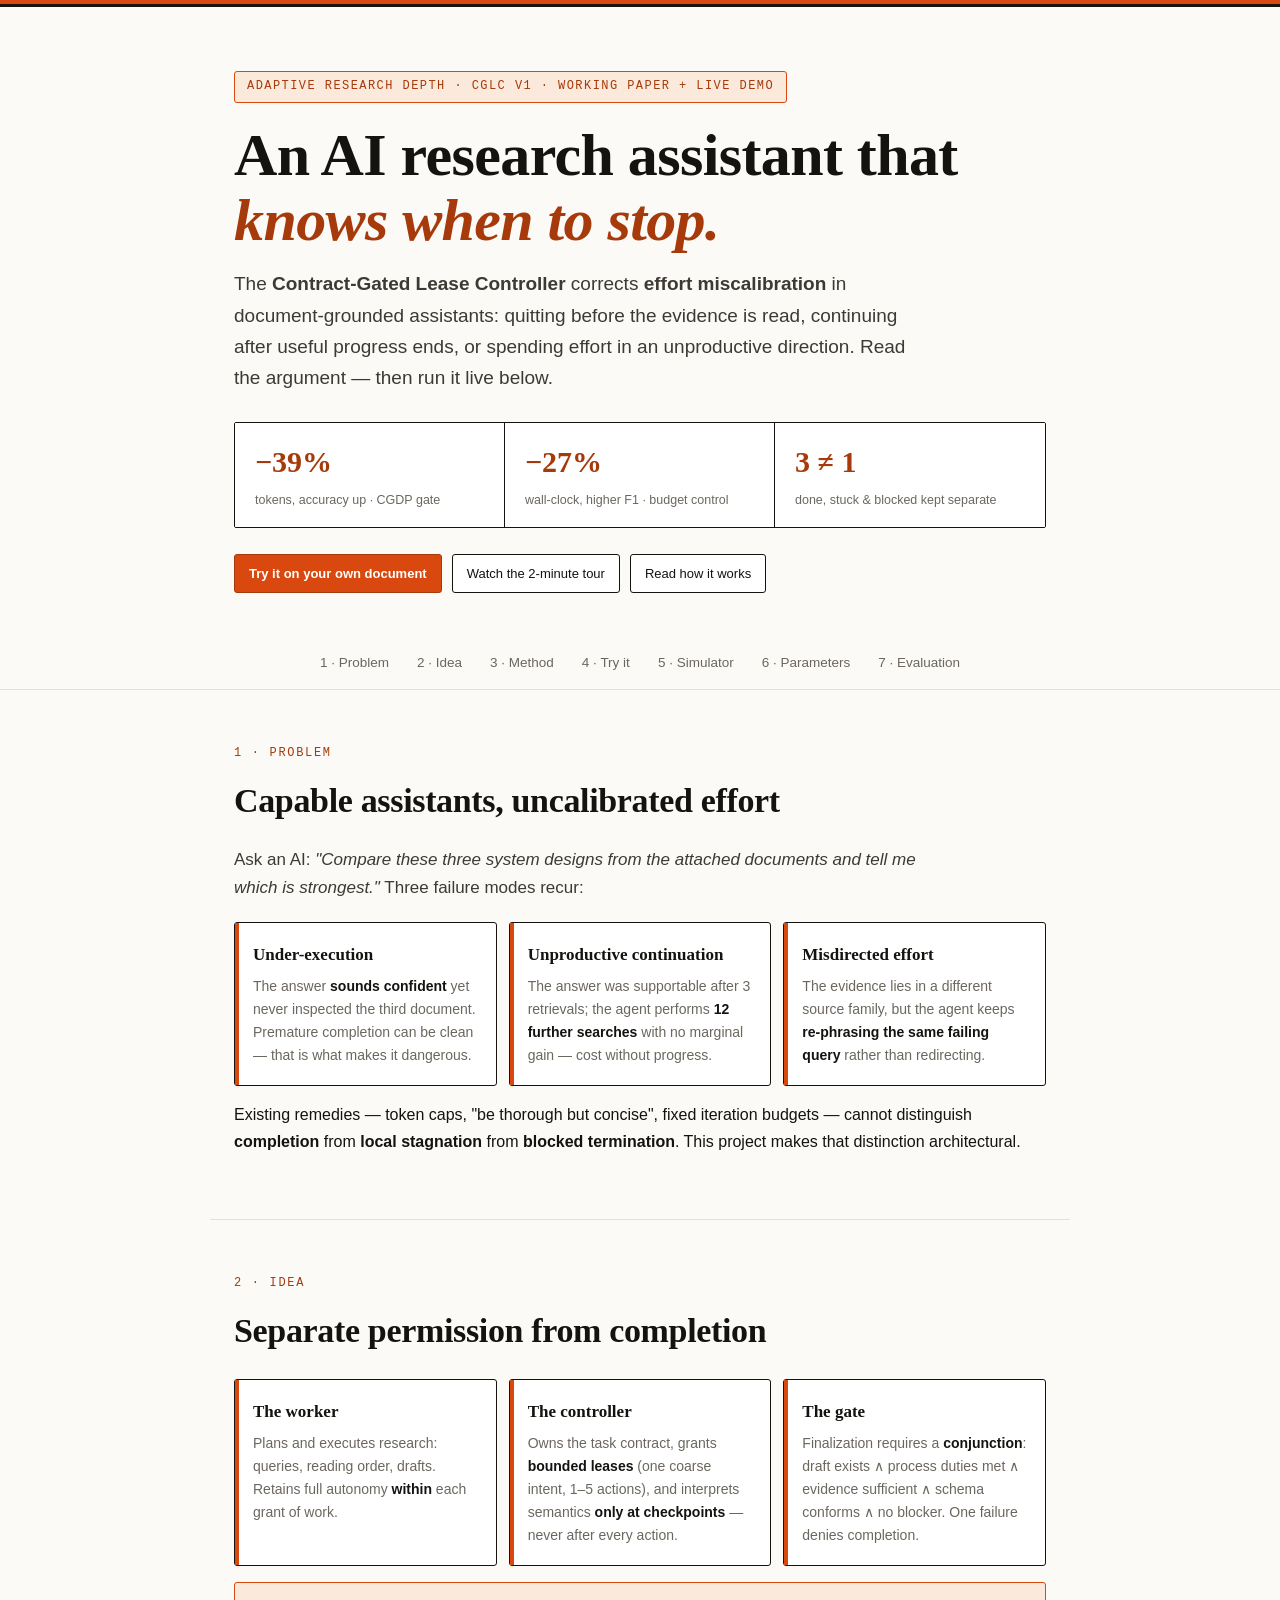
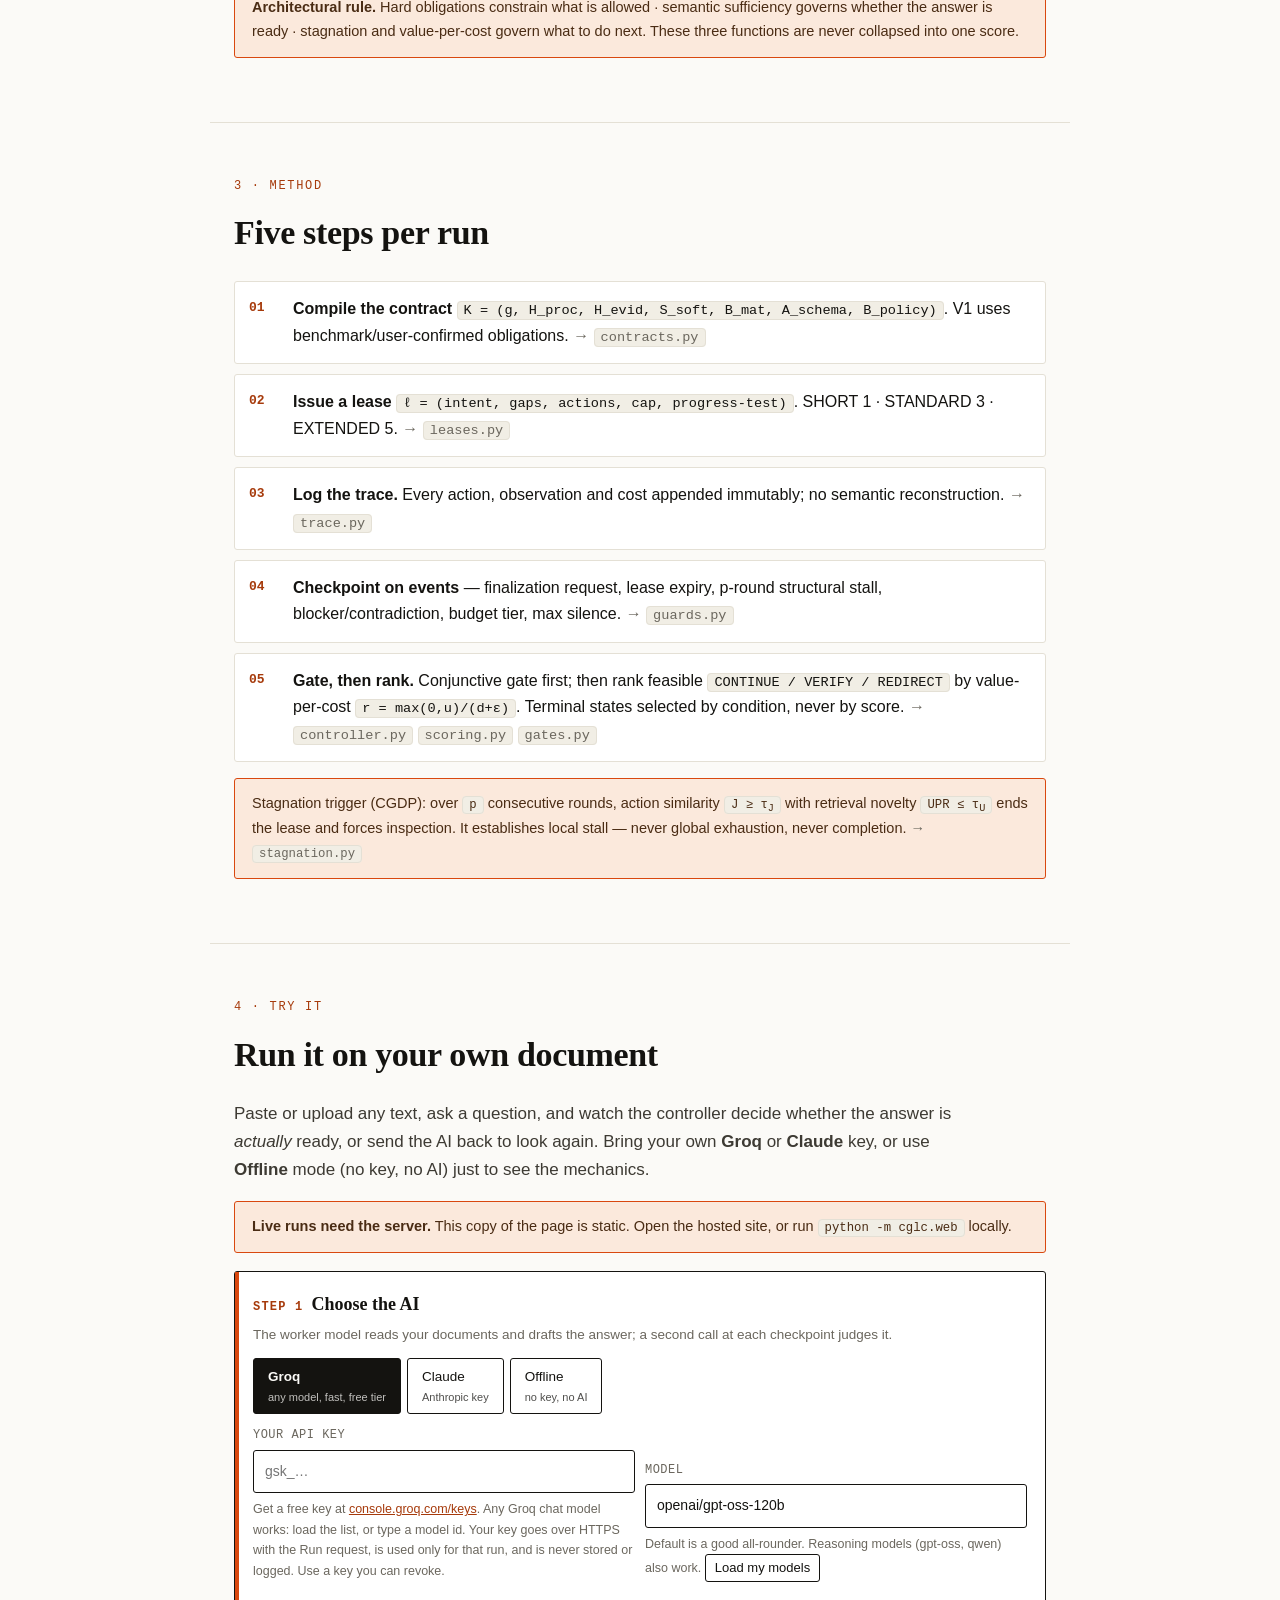
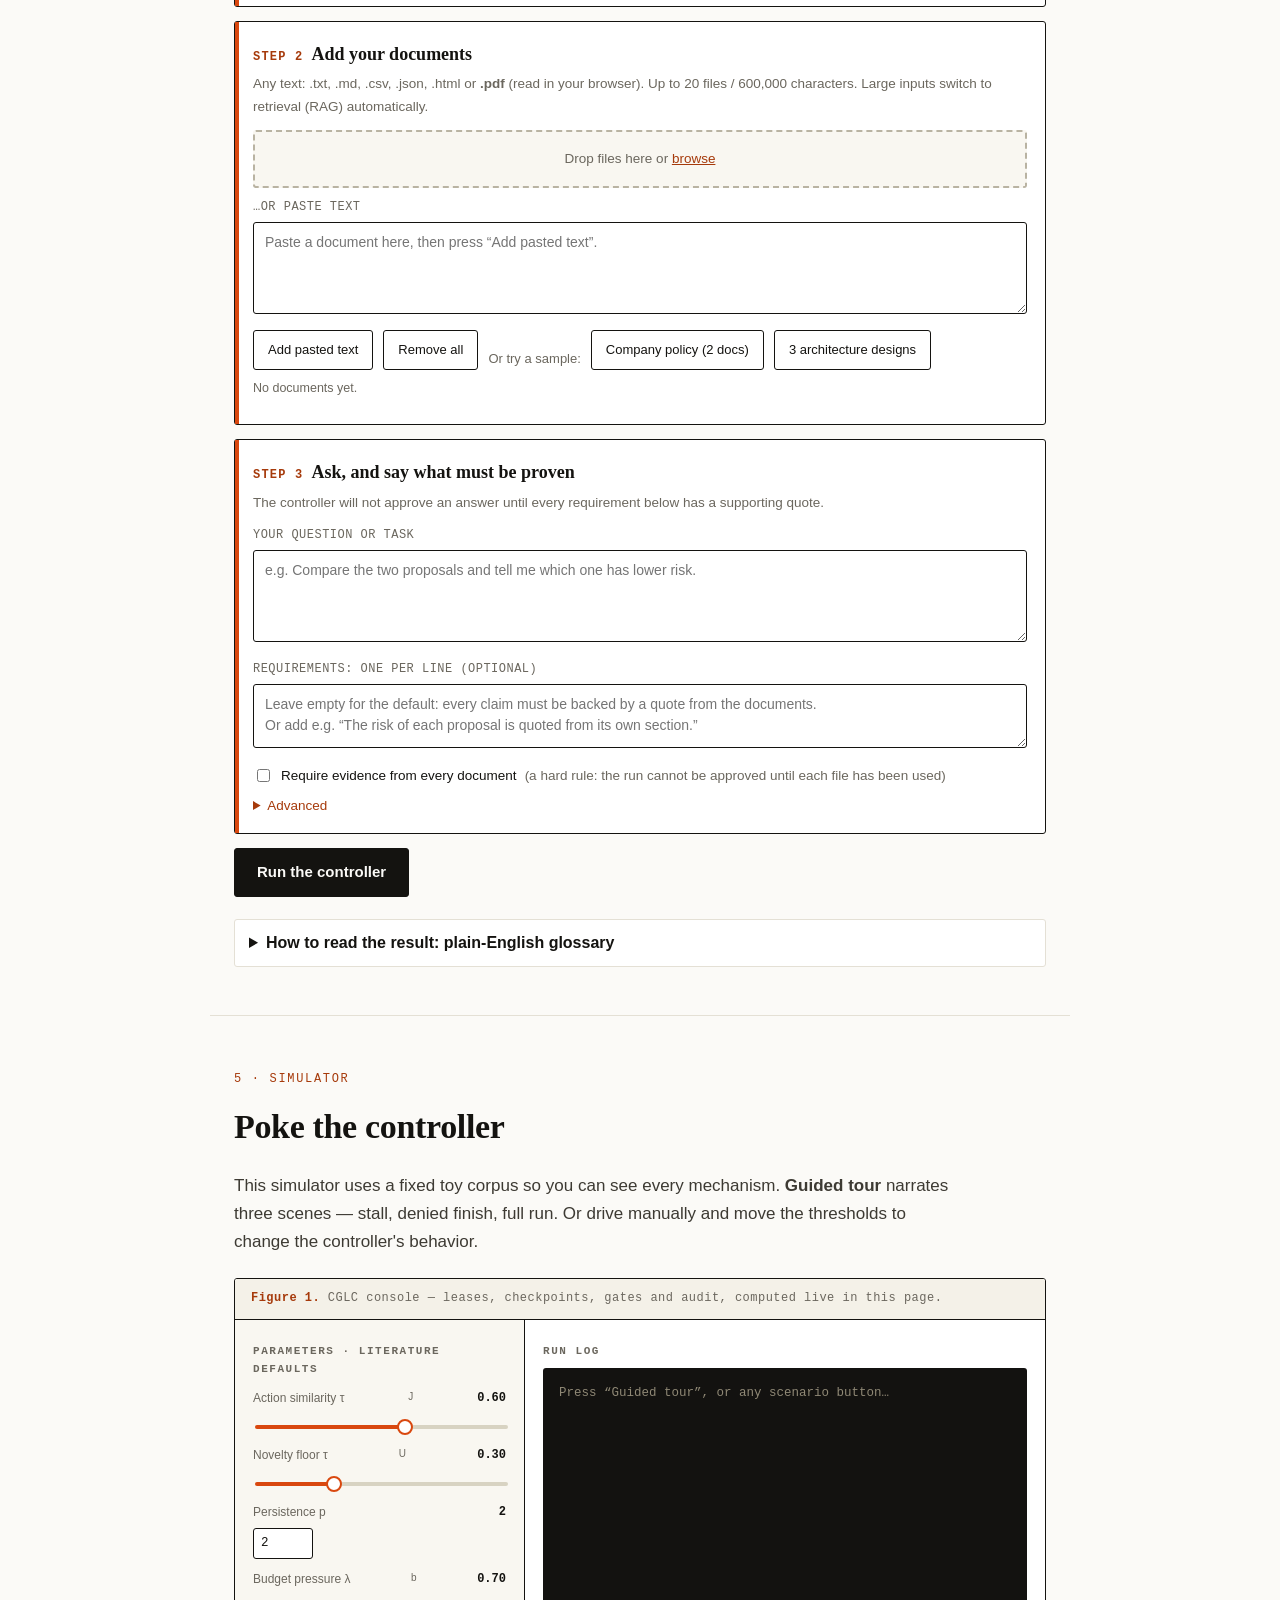
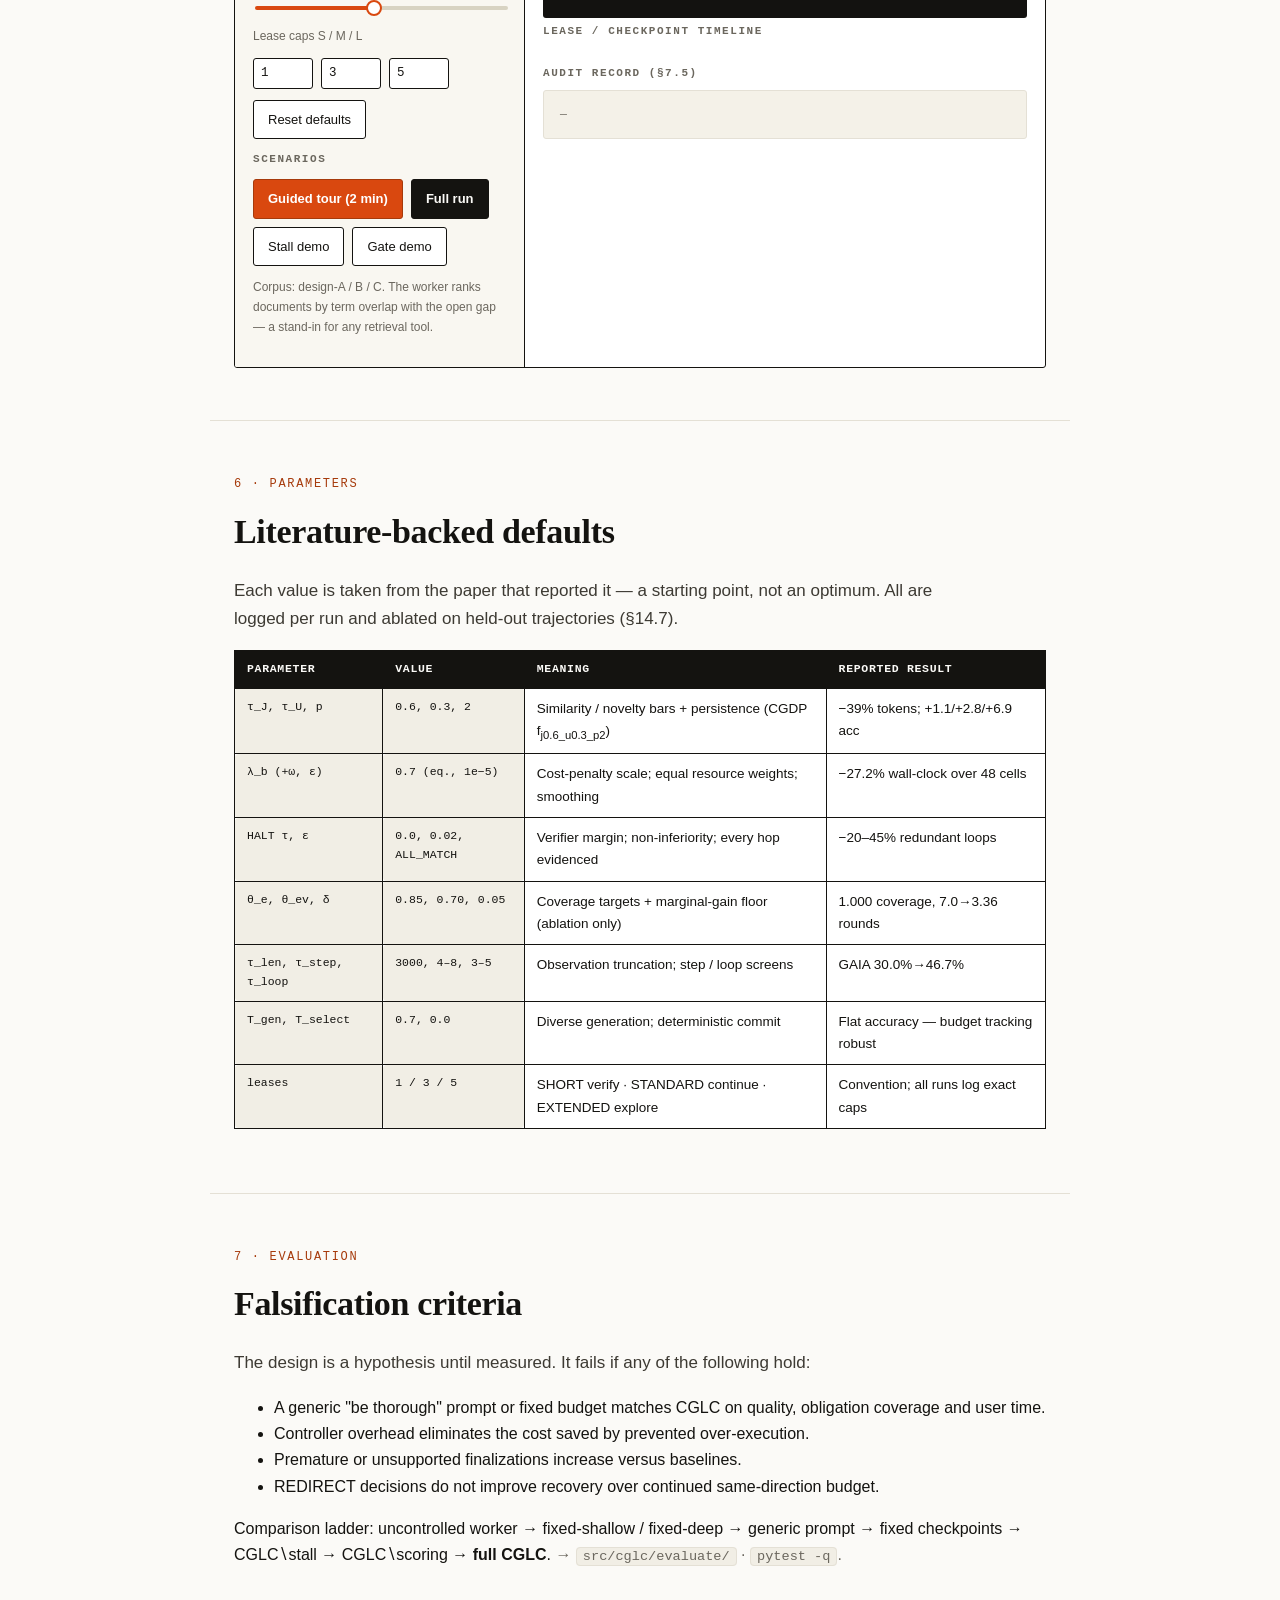
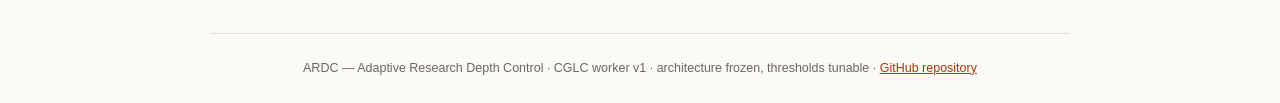
==== commit ecacdb50: "Real LLM worker/judge (Groq + Claude, BYOK), RAG, web demo, benchmark harness LLM mode - llm.py: bri" ====
--- a/demo/index.html
+++ b/demo/index.html
@@ -133,6 +133,7 @@
     .stat:last-child{border-bottom:none}
   }
 </style>
+<link rel="stylesheet" href="try.css">
 </head>
 <body>
 
@@ -149,13 +150,14 @@
     <div class="stat"><b>3 ≠ 1</b><span>done, stuck &amp; blocked kept separate</span></div>
   </div>
   <div class="cta-row">
-    <a href="#demo" style="text-decoration:none"><button class="tour">Watch the 2-minute tour</button></a>
+    <a href="#try" style="text-decoration:none"><button class="tour">Try it on your own document</button></a>
+    <a href="#demo" style="text-decoration:none"><button>Watch the 2-minute tour</button></a>
     <a href="#how" style="text-decoration:none"><button>Read how it works</button></a>
   </div>
 </header>
 
 <nav>
-  <a href="#problem">1 · Problem</a><a href="#idea">2 · Idea</a><a href="#how">3 · Method</a><a href="#demo">4 · Demo</a><a href="#numbers">5 · Parameters</a><a href="#proof">6 · Evaluation</a>
+  <a href="#problem">1 · Problem</a><a href="#idea">2 · Idea</a><a href="#how">3 · Method</a><a href="#try">4 · Try it</a><a href="#demo">5 · Simulator</a><a href="#numbers">6 · Parameters</a><a href="#proof">7 · Evaluation</a>
 </nav>
 
 <section id="problem" class="reveal">
@@ -194,10 +196,89 @@
   <div class="note">Stagnation trigger (CGDP): over <span class="mono">p</span> consecutive rounds, action similarity <span class="mono">J ≥ τ<sub>J</sub></span> with retrieval novelty <span class="mono">UPR ≤ τ<sub>U</sub></span> ends the lease and forces inspection. It establishes local stall — never global exhaustion, never completion. <span class="dim">→ <code>stagnation.py</code></span></div>
 </section>
 
+<section id="try" class="reveal">
+  <span class="kicker">4 · Try it</span>
+  <h2>Run it on your own document</h2>
+  <p class="lead">Paste or upload any text, ask a question, and watch the controller decide whether the answer is <i>actually</i> ready, or send the AI back to look again. Bring your own <b>Groq</b> or <b>Claude</b> key, or use <b>Offline</b> mode (no key, no AI) just to see the mechanics.</p>
+  <div class="note" id="t-offline-note" hidden><b>Live runs need the server.</b> This copy of the page is static. Open the hosted site, or run <code>python -m cglc.web</code> locally.</div>
+
+  <div class="t-wrap">
+    <div class="t-step">
+      <h3><span class="n">STEP 1</span>Choose the AI</h3>
+      <p class="hint">The worker model reads your documents and drafts the answer; a second call at each checkpoint judges it.</p>
+      <div class="t-seg" role="radiogroup" aria-label="AI provider">
+        <label><input type="radio" name="t-prov" value="groq" checked><span>Groq<small>any model, fast, free tier</small></span></label>
+        <label><input type="radio" name="t-prov" value="anthropic"><span>Claude<small>Anthropic key</small></span></label>
+        <label><input type="radio" name="t-prov" value="offline"><span>Offline<small>no key, no AI</small></span></label>
+      </div>
+      <div class="t-row">
+        <div class="t-field" id="t-keywrap"><label for="t-key">YOUR API KEY</label>
+          <input id="t-key" type="password" autocomplete="off" spellcheck="false" placeholder="gsk_…">
+          <p class="t-note"><span id="t-keyhelp"></span> Your key goes over HTTPS with the Run request, is used only for that run, and is never stored or logged. Use a key you can revoke.</p></div>
+        <div class="t-field" id="t-modelwrap"><label for="t-model">MODEL</label>
+          <input id="t-model" type="text" list="t-models" autocomplete="off" spellcheck="false">
+          <datalist id="t-models"></datalist>
+          <p class="t-note"><span id="t-modelhint"></span> <button type="button" id="t-load-models" style="padding:2px 9px">Load my models</button></p></div>
+      </div>
+    </div>
+
+    <div class="t-step">
+      <h3><span class="n">STEP 2</span>Add your documents</h3>
+      <p class="hint">Any text: .txt, .md, .csv, .json, .html or <b>.pdf</b> (read in your browser). Up to 20 files / 600,000 characters. Large inputs switch to retrieval (RAG) automatically.</p>
+      <div class="t-drop" id="t-drop">Drop files here or <label style="color:var(--accent-ink);cursor:pointer;text-decoration:underline">browse<input id="t-file" type="file" multiple accept=".txt,.md,.markdown,.csv,.json,.log,.html,.htm,.xml,.pdf,text/*,application/pdf" style="display:none"></label></div>
+      <div class="t-field" style="margin-top:10px"><label for="t-paste">…OR PASTE TEXT</label>
+        <textarea id="t-paste" placeholder="Paste a document here, then press “Add pasted text”."></textarea></div>
+      <div class="t-row"><button type="button" id="t-add-paste">Add pasted text</button>
+        <button type="button" id="t-clear">Remove all</button>
+        <span class="dim" style="font-size:13px">Or try a sample:</span>
+        <button type="button" data-sample="policy">Company policy (2 docs)</button>
+        <button type="button" data-sample="arch">3 architecture designs</button></div>
+      <p class="t-note" id="t-doc-count"></p>
+      <ul class="t-docs" id="t-docs"></ul>
+    </div>
+
+    <div class="t-step">
+      <h3><span class="n">STEP 3</span>Ask, and say what must be proven</h3>
+      <p class="hint">The controller will not approve an answer until every requirement below has a supporting quote.</p>
+      <div class="t-field"><label for="t-goal">YOUR QUESTION OR TASK</label>
+        <textarea id="t-goal" placeholder="e.g. Compare the two proposals and tell me which one has lower risk."></textarea></div>
+      <div class="t-field" style="margin-top:10px"><label for="t-obl">REQUIREMENTS: ONE PER LINE (OPTIONAL)</label>
+        <textarea id="t-obl" style="min-height:64px" placeholder="Leave empty for the default: every claim must be backed by a quote from the documents.&#10;Or add e.g. “The risk of each proposal is quoted from its own section.”"></textarea></div>
+      <label class="t-chk"><input type="checkbox" id="t-all"> Require evidence from every document <span class="dim">(a hard rule: the run cannot be approved until each file has been used)</span></label>
+      <details class="t-adv"><summary>Advanced</summary>
+        <div class="t-row">
+          <div class="t-field"><label for="t-depth">DEPTH</label><select id="t-depth"><option value="standard" selected>Standard (up to 14 steps)</option><option value="quick">Quick (up to 8 steps)</option></select></div>
+          <div class="t-field"><label for="t-mode">HOW THE AI READS</label><select id="t-mode"><option value="auto" selected>Auto (whole document if small, else retrieval)</option><option value="full">Whole documents in the prompt</option><option value="rag">Retrieval (RAG): top passages only</option></select></div>
+        </div></details>
+    </div>
+
+    <div class="t-run"><button type="button" class="primary" id="t-run">Run the controller</button><span id="t-status" role="status" aria-live="polite"></span></div>
+    <div class="t-err" id="t-error" hidden role="alert"></div>
+  </div>
+
+  <div id="t-result" hidden aria-live="polite"></div>
+
+  <details class="t-gloss"><summary>How to read the result: plain-English glossary</summary>
+    <dl>
+      <dt>Worker</dt><dd>The AI that does the research: it searches your documents, quotes them and drafts the answer.</dd>
+      <dt>Controller</dt><dd>A separate referee. It never writes the answer; it decides how long the worker may keep going and whether the result may be called done.</dd>
+      <dt>Lease</dt><dd>A short, bounded permission to work (1 to 5 steps) on one goal. When it runs out, the controller checks in.</dd>
+      <dt>Checkpoint</dt><dd>A moment where the controller inspects the work. It happens when the worker asks to finish, a lease ends, the worker starts repeating itself, sources conflict, or the budget gets tight, not after every step.</dd>
+      <dt>Gate</dt><dd>One of five yes/no checks that must <i>all</i> pass before an answer is approved. Failing any gate means “not yet”, however confident the answer sounds.</dd>
+      <dt>Evidence / receipt</dt><dd>A verbatim quote from your documents that backs a requirement. Quotes that do not really appear in the document are thrown away.</dd>
+      <dt>Stall</dt><dd>The worker keeps searching nearly the same thing and finds no new passages. That triggers a checkpoint; it does <i>not</i> mean the answer is done.</dd>
+      <dt>Continue / Verify / Redirect</dt><dd>The controller’s options when the answer is not ready: keep going; double-check a weak or disputed claim; or change approach because the current direction stopped paying off.</dd>
+      <dt>Approved vs. stopped</dt><dd>“Approved” means every gate passed. “Stopped” means the limits were hit first, and the draft is shown clearly marked as unapproved.</dd>
+      <dt>RAG mode</dt><dd>For big inputs the AI does not read everything at once. It writes a search query, a keyword search returns the best passages, and it reads only those.</dd>
+      <dt>Offline mode</dt><dd>No AI at all: keyword search plus simple rules. It exists only to show the controller’s behavior on your text.</dd>
+    </dl>
+  </details>
+</section>
+
 <section id="demo" class="reveal">
-  <span class="kicker">4 · Demonstration</span>
-  <h2>Run the controller yourself</h2>
-  <p class="lead"><b>Guided tour</b> narrates three scenes — stall, denied finish, full run. Or drive manually and move the thresholds to change the controller's behavior.</p>
+  <span class="kicker">5 · Simulator</span>
+  <h2>Poke the controller</h2>
+  <p class="lead">This simulator uses a fixed toy corpus so you can see every mechanism. <b>Guided tour</b> narrates three scenes — stall, denied finish, full run. Or drive manually and move the thresholds to change the controller's behavior.</p>
   <figure class="console">
     <figcaption><b>Figure 1.</b> CGLC console — leases, checkpoints, gates and audit, computed live in this page.</figcaption>
     <div class="demo-grid">
@@ -240,7 +321,7 @@
 </section>
 
 <section id="numbers" class="reveal">
-  <span class="kicker">5 · Parameters</span>
+  <span class="kicker">6 · Parameters</span>
   <h2>Literature-backed defaults</h2>
   <p class="lead">Each value is taken from the paper that reported it — a starting point, not an optimum. All are logged per run and ablated on held-out trajectories (§14.7).</p>
   <table class="params">
@@ -256,7 +337,7 @@
 </section>
 
 <section id="proof" class="reveal">
-  <span class="kicker">6 · Evaluation</span>
+  <span class="kicker">7 · Evaluation</span>
   <h2>Falsification criteria</h2>
   <p class="lead">The design is a hypothesis until measured. It fails if any of the following hold:</p>
   <ul>
@@ -266,12 +347,13 @@
     <li>REDIRECT decisions do not improve recovery over continued same-direction budget.</li>
   </ul>
   <p>Comparison ladder: uncontrolled worker → fixed-shallow / fixed-deep → generic prompt → fixed checkpoints → CGLC∖stall → CGLC∖scoring → <b>full CGLC</b>.
-  <span class="dim">→ <code>src/cglc/evaluate/</code> · <code>pytest -q</code>, 18 tests green.</span></p>
+  <span class="dim">→ <code>src/cglc/evaluate/</code> · <code>pytest -q</code>.</span></p>
 </section>
 
 <footer>ARDC — Adaptive Research Depth Control · CGLC worker v1 · architecture frozen, thresholds tunable ·
 <a href="https://github.com/abhinavshrivastava950/ARDC---Adaptive-Research-Depth-Control">GitHub repository</a></footer>
 
+<script src="try.js" defer></script>
 <script>
 "use strict";
 /* Core equations mirror src/cglc/*.py (Sec 14 normative). Narration is plain-English. */
--- a/demo/try.css
+++ b/demo/try.css
@@ -0,0 +1,102 @@
+/* "Try it" section: run CGLC on your own documents. Reuses tokens from index.html. */
+#try .t-wrap{display:grid;gap:14px;margin-top:18px}
+.t-step{background:var(--card);border:1px solid var(--ink);border-radius:3px;padding:18px 18px 16px;position:relative}
+.t-step::before{content:"";position:absolute;left:0;top:0;bottom:0;width:4px;background:var(--accent)}
+.t-step h3{font-family:var(--serif);font-size:18px;margin:0 0 4px}
+.t-step h3 .n{font-family:var(--mono);font-size:12px;color:var(--accent-ink);letter-spacing:.1em;margin-right:8px}
+.t-step p.hint{margin:0 0 12px;color:var(--muted);font-size:13.5px}
+.t-seg{display:flex;flex-wrap:wrap;gap:6px;margin:6px 0 12px}
+.t-seg label{cursor:pointer}
+.t-seg input{position:absolute;opacity:0;pointer-events:none}
+.t-seg span{display:inline-block;border:1px solid var(--ink);border-radius:3px;padding:7px 14px;font-size:13.5px;background:var(--card)}
+.t-seg input:checked+span{background:var(--ink);color:var(--paper);font-weight:600}
+.t-seg input:focus-visible+span{outline:2px solid var(--accent);outline-offset:2px}
+.t-seg small{display:block;font-size:11px;opacity:.75;font-weight:400}
+.t-row{display:flex;gap:10px;flex-wrap:wrap;align-items:flex-end;margin:8px 0}
+.t-field{flex:1 1 220px;min-width:0}
+.t-field label{display:block;font-size:12px;color:var(--muted);margin-bottom:4px;font-family:var(--mono);letter-spacing:.04em}
+#try input[type=text],#try input[type=password],#try textarea,#try select{width:100%;font:inherit;font-size:14px;
+  border:1px solid var(--ink);border-radius:3px;padding:9px 11px;background:#fff;color:var(--ink)}
+#try textarea{min-height:92px;resize:vertical;line-height:1.5}
+#try input:focus,#try textarea:focus,#try select:focus{outline:2px solid var(--accent);outline-offset:1px}
+.t-note{font-size:12.5px;color:var(--muted);margin:6px 0 0}
+.t-note a{color:var(--accent-ink)}
+.t-drop{border:2px dashed #b9b3a2;border-radius:3px;padding:16px;text-align:center;background:#F9F7F1;color:var(--muted);font-size:13.5px}
+.t-drop.over{border-color:var(--accent);background:var(--accent-soft)}
+.t-docs{list-style:none;margin:10px 0 0;padding:0;display:grid;gap:6px}
+.t-docs li{display:flex;align-items:center;gap:10px;border:1px solid var(--line);border-radius:3px;padding:7px 10px;background:#fff;font-size:13.5px}
+.t-docs li b{flex:1;min-width:0;overflow:hidden;text-overflow:ellipsis;white-space:nowrap}
+.t-docs li span{color:var(--muted);font-family:var(--mono);font-size:12px}
+.t-docs li button{padding:2px 9px;line-height:1.2}
+.t-chk{display:flex;gap:8px;align-items:flex-start;font-size:13.5px;margin:8px 0}
+.t-chk input{margin-top:4px}
+details.t-adv{margin-top:8px;font-size:13.5px}
+details.t-adv summary{cursor:pointer;color:var(--accent-ink)}
+.t-run{display:flex;gap:12px;align-items:center;flex-wrap:wrap}
+.t-run button.primary{padding:11px 22px;font-size:15px}
+#t-status{font-size:13.5px;color:var(--muted)}
+#t-status.err{color:#B3231B}
+.t-spin{display:inline-block;width:13px;height:13px;border:2px solid #cfc9b8;border-top-color:var(--accent);
+  border-radius:50%;animation:tspin .8s linear infinite;vertical-align:-2px;margin-right:6px}
+@keyframes tspin{to{transform:rotate(360deg)}}
+.t-err{border:1px solid #B3231B;background:#FBE7E5;color:#6d1410;border-radius:3px;padding:12px 15px;margin-top:14px;font-size:14px}
+.t-err b{display:block;margin-bottom:2px}
+
+/* results */
+#t-result{margin-top:26px}
+#t-result[hidden]{display:none}
+.r-verdict{border:2px solid var(--ink);border-radius:3px;padding:16px 18px;background:#fff}
+.r-verdict h3{color:var(--ink);font-family:var(--serif);font-size:22px;margin:0 0 4px}
+.r-verdict p{margin:0;font-size:14.5px;color:#3d3a33}
+.r-verdict ul{margin:8px 0 0;padding-left:20px;font-size:13.5px}
+.r-verdict.v-ok{border-color:#1E7A3C;background:#E9F6EC}
+.r-verdict.v-stop{border-color:#B3231B;background:#FBE7E5}
+.r-verdict.v-ask{border-color:var(--accent-ink);background:var(--accent-soft)}
+.r-h{font-family:var(--mono);font-size:11px;text-transform:uppercase;letter-spacing:.14em;color:var(--muted);margin:22px 0 4px}
+.r-sub{font-size:13px;color:var(--muted);margin:0 0 8px}
+.r-answer{background:#fff;border:1px solid var(--ink);border-radius:3px;padding:14px 16px;white-space:pre-wrap;
+  font-size:14.5px;line-height:1.65;max-height:420px;overflow:auto}
+.r-badge{display:inline-block;font-family:var(--mono);font-size:11px;border-radius:3px;padding:2px 8px;margin-left:8px;
+  vertical-align:middle;letter-spacing:.06em}
+.r-badge.ok{background:#E9F6EC;color:#1E7A3C;border:1px solid #1E7A3C}
+.r-badge.stop{background:#FBE7E5;color:#B3231B;border:1px solid #B3231B}
+.r-badge.dim{background:#F1EEE5;color:var(--muted);border:1px solid var(--line)}
+.r-gates{display:grid;grid-template-columns:repeat(auto-fit,minmax(150px,1fr));gap:8px}
+.r-gate{border:1px solid var(--line);border-radius:3px;padding:10px 12px;background:#fff;font-size:12.5px}
+.r-gate b{display:block;font-size:13px;margin-bottom:2px}
+.r-gate.pass{border-color:#1E7A3C;background:#F2FAF4}
+.r-gate.fail{border-color:#B3231B;background:#FDF1F0}
+.r-gate .m{float:right;font-weight:700;margin-left:8px}
+.r-gate.pass .m{color:#1E7A3C}.r-gate.fail .m{color:#B3231B}
+.r-obl{border:1px solid var(--line);border-radius:3px;background:#fff;padding:12px 14px;margin-bottom:8px}
+.r-obl>div:first-child{display:flex;gap:10px;align-items:baseline;flex-wrap:wrap;font-size:14px}
+.chip.st-SUPPORTED{border-color:#1E7A3C;color:#1E7A3C;background:#E9F6EC}
+.chip.st-PARTIAL{border-color:var(--accent-ink);color:var(--accent-ink);background:var(--accent-soft)}
+.chip.st-UNSEEN{border-color:#B3231B;color:#B3231B;background:#FBE7E5}
+.r-quote{border-left:3px solid var(--accent);margin:8px 0 0;padding:4px 0 4px 10px;font-size:13px;color:#3d3a33}
+.r-quote .src{font-family:var(--mono);font-size:11.5px;color:var(--accent-ink);display:block;margin-bottom:2px}
+.r-quote.contra{border-color:#B3231B}
+.r-quote button{padding:0 6px;font-size:11.5px;margin-left:6px}
+.r-tl{position:relative;margin:6px 0 0;padding-left:18px;border-left:2px solid var(--line)}
+.r-step{font-size:13px;color:#3d3a33;margin:0 0 7px;padding:6px 10px;background:#F9F7F1;border-radius:3px}
+.r-step code{white-space:normal}
+.r-ck{border:1px solid var(--ink);border-radius:3px;background:#fff;padding:12px 14px;margin:0 0 12px;position:relative}
+.r-ck::before{content:"";position:absolute;left:-26px;top:16px;width:12px;height:12px;border-radius:50%;background:var(--accent);border:2px solid var(--paper)}
+.r-ck h4{margin:0 0 4px;font-family:var(--serif);font-size:16px}
+.r-ck p{margin:2px 0;font-size:13.5px}
+.r-ck .why{color:var(--muted)}
+.r-ck .chips{display:flex;gap:5px;flex-wrap:wrap;margin:8px 0 2px}
+.r-ck .judge{margin-top:6px;font-size:12.5px;color:var(--muted)}
+.r-spend{display:grid;gap:8px}
+.r-bar{font-size:12.5px}
+.r-bar .track{height:7px;background:#E4E0D5;border-radius:4px;overflow:hidden;margin-top:3px}
+.r-bar .fill{height:100%;background:var(--accent)}
+.r-meta{display:flex;gap:6px;flex-wrap:wrap;margin-top:10px}
+.r-warn{background:var(--accent-soft);border:1px solid var(--accent);border-radius:3px;padding:8px 12px;margin:10px 0 0;font-size:13px;color:#4a2c14}
+details.t-gloss{margin-top:22px;border:1px solid var(--line);border-radius:3px;background:#fff;padding:10px 14px}
+details.t-gloss summary{cursor:pointer;font-weight:600}
+details.t-gloss dl{margin:10px 0 0;font-size:13.5px}
+details.t-gloss dt{font-weight:700;margin-top:8px}
+details.t-gloss dd{margin:2px 0 0;color:#3d3a33}
+#t-raw{max-height:300px;overflow:auto;white-space:pre;font-size:11.5px;font-family:var(--mono);background:#F4F1E8;
+  border:1px solid var(--line);border-radius:3px;padding:12px;margin-top:8px}
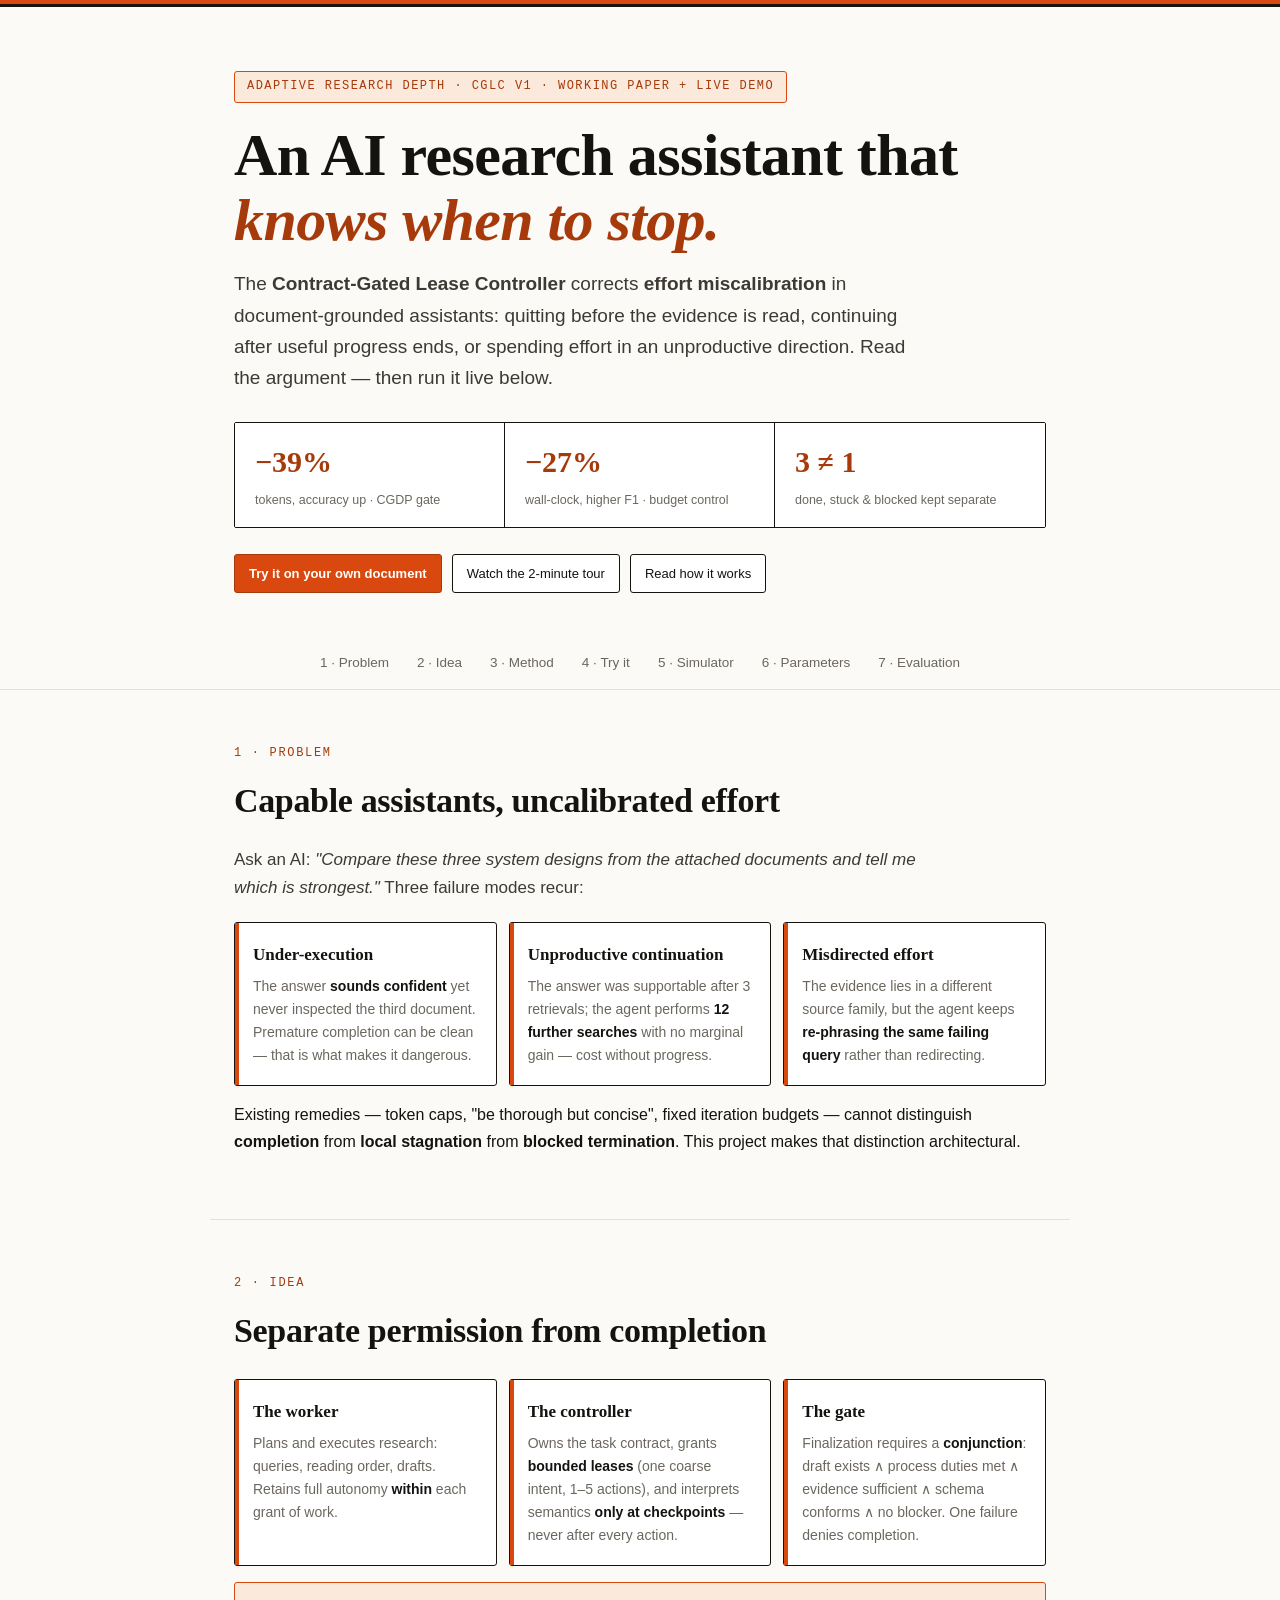
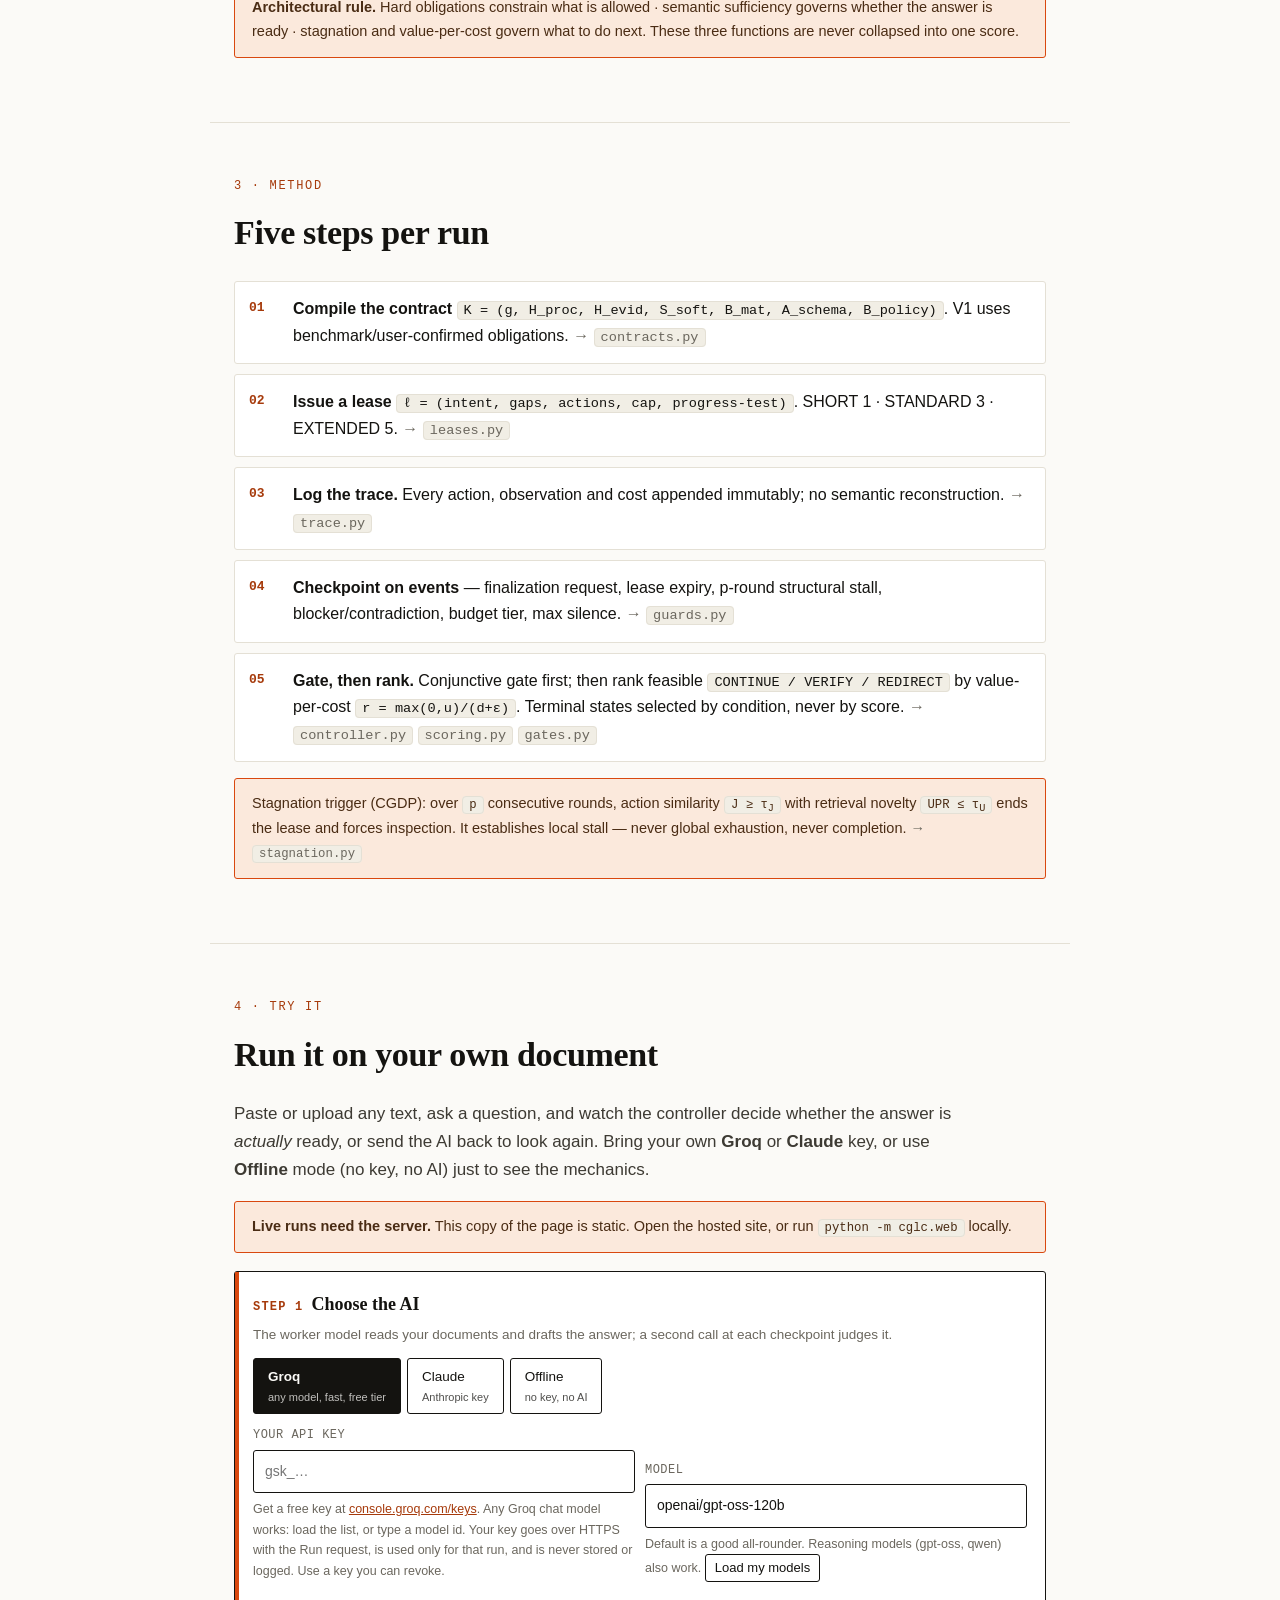
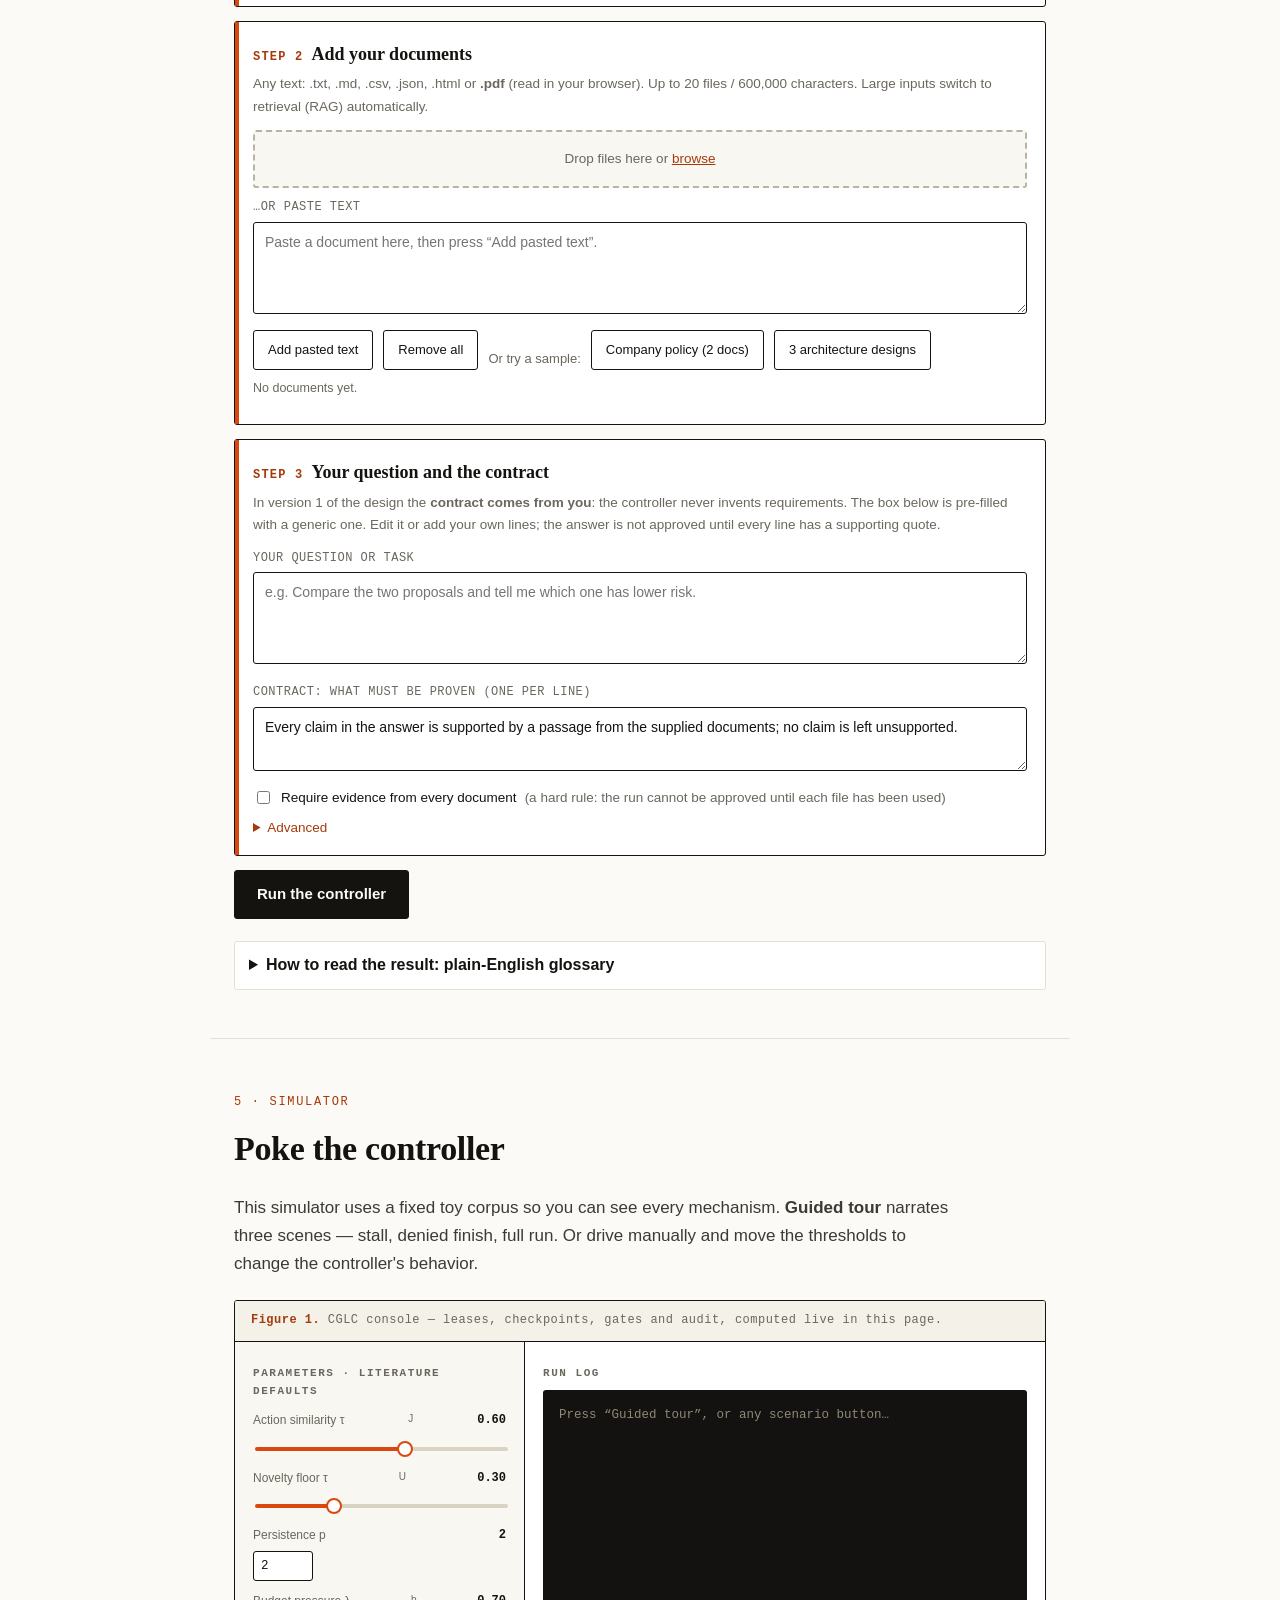
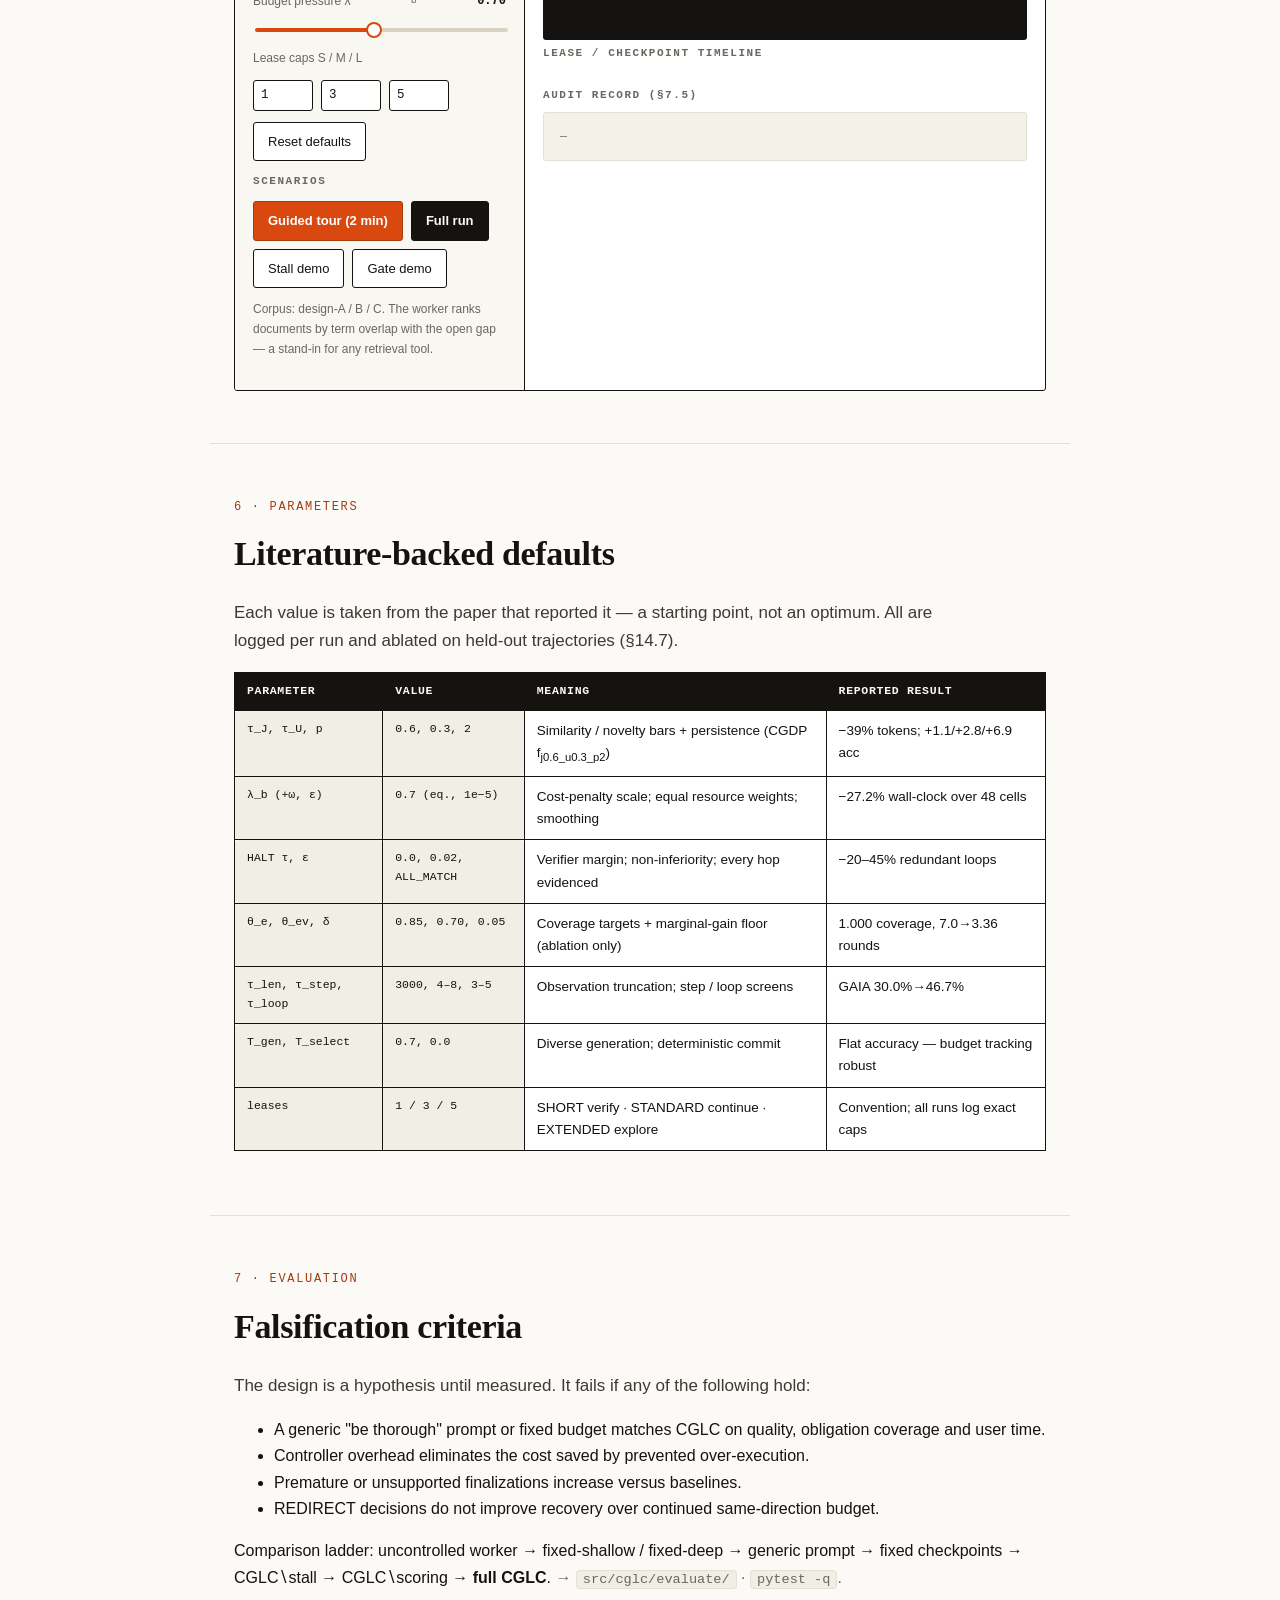
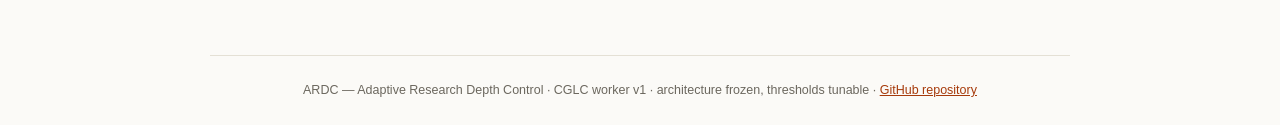
==== commit 7bed4820: "Make the contract user-supplied and visible (V1 contract rule), with honest provenance ARCHITECTURE " ====
--- a/demo/index.html
+++ b/demo/index.html
@@ -238,12 +238,12 @@
     </div>
 
     <div class="t-step">
-      <h3><span class="n">STEP 3</span>Ask, and say what must be proven</h3>
-      <p class="hint">The controller will not approve an answer until every requirement below has a supporting quote.</p>
+      <h3><span class="n">STEP 3</span>Your question and the contract</h3>
+      <p class="hint">In version 1 of the design the <b>contract comes from you</b>: the controller never invents requirements. The box below is pre-filled with a generic one. Edit it or add your own lines; the answer is not approved until every line has a supporting quote.</p>
       <div class="t-field"><label for="t-goal">YOUR QUESTION OR TASK</label>
         <textarea id="t-goal" placeholder="e.g. Compare the two proposals and tell me which one has lower risk."></textarea></div>
-      <div class="t-field" style="margin-top:10px"><label for="t-obl">REQUIREMENTS: ONE PER LINE (OPTIONAL)</label>
-        <textarea id="t-obl" style="min-height:64px" placeholder="Leave empty for the default: every claim must be backed by a quote from the documents.&#10;Or add e.g. “The risk of each proposal is quoted from its own section.”"></textarea></div>
+      <div class="t-field" style="margin-top:10px"><label for="t-obl">CONTRACT: WHAT MUST BE PROVEN (ONE PER LINE)</label>
+        <textarea id="t-obl" style="min-height:64px" placeholder="Write what must be proven, e.g. “The risk of each proposal is quoted from its own section.”"></textarea></div>
       <label class="t-chk"><input type="checkbox" id="t-all"> Require evidence from every document <span class="dim">(a hard rule: the run cannot be approved until each file has been used)</span></label>
       <details class="t-adv"><summary>Advanced</summary>
         <div class="t-row">
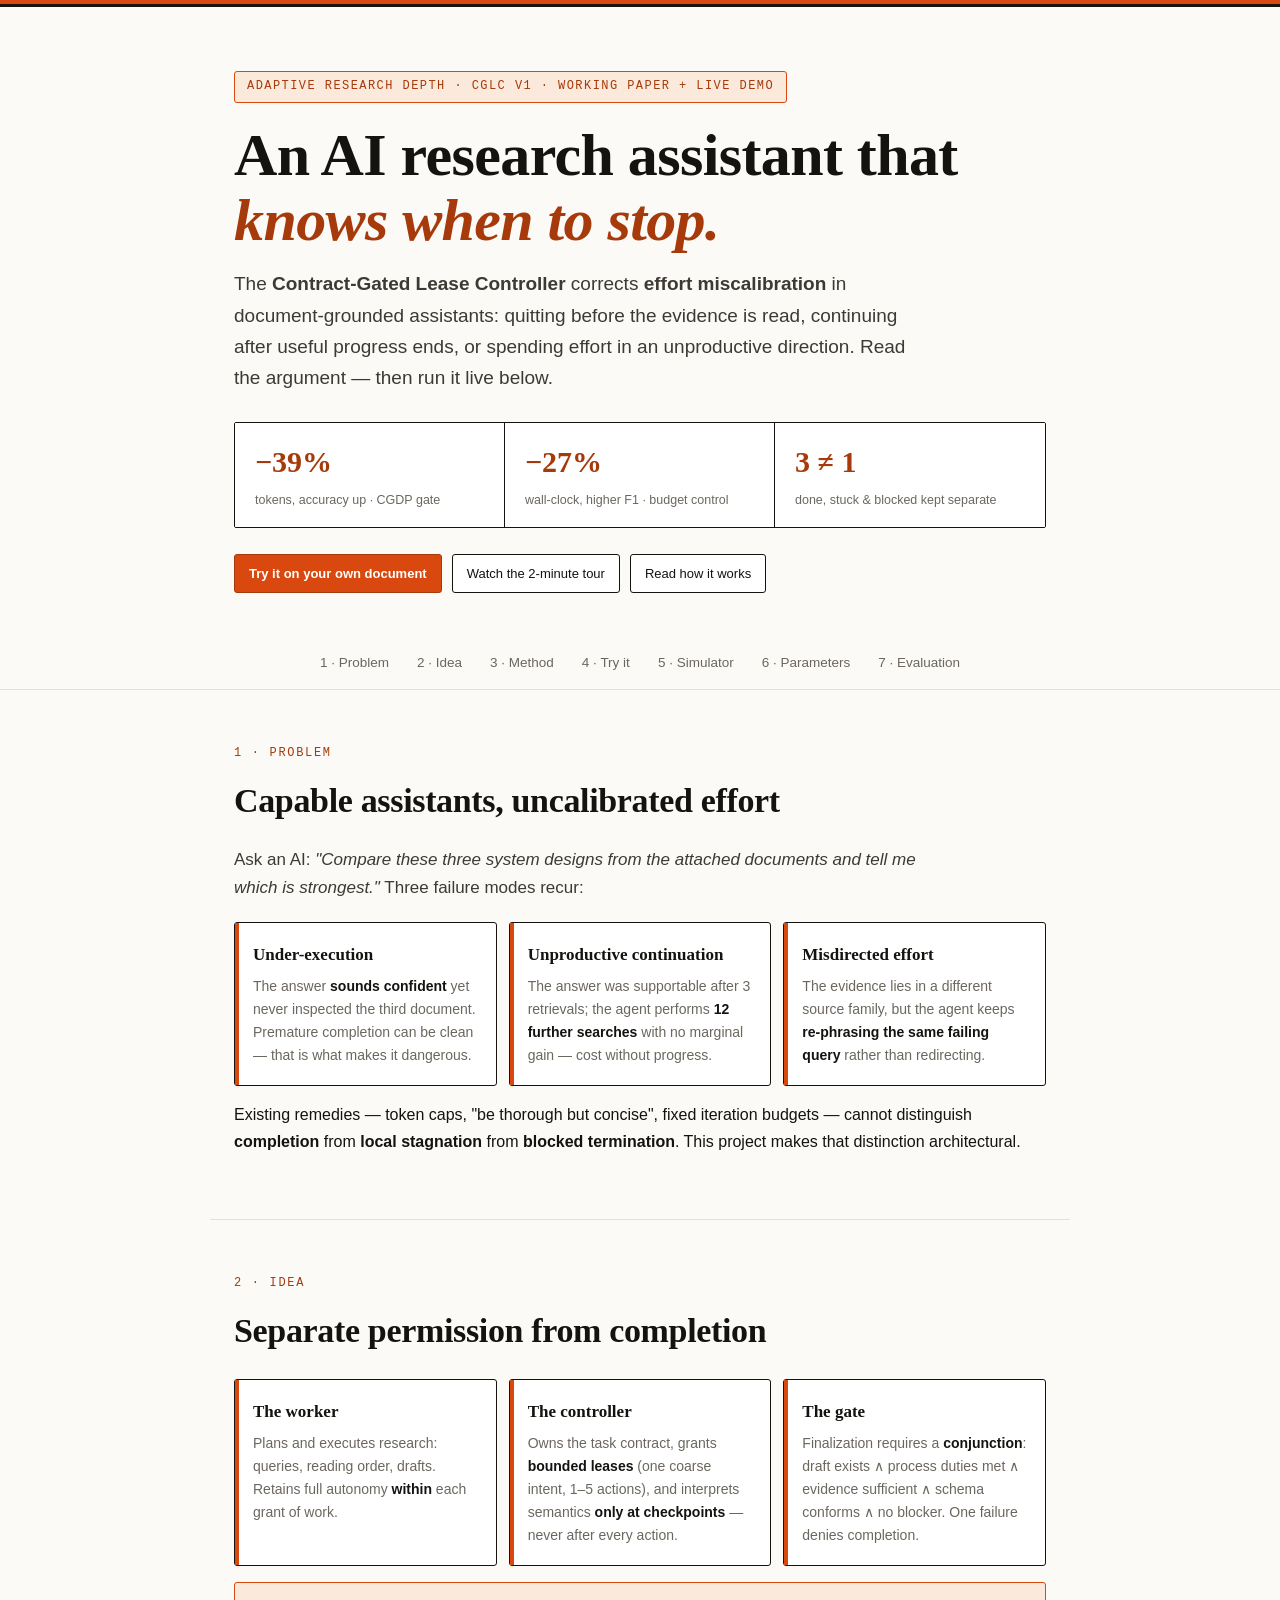
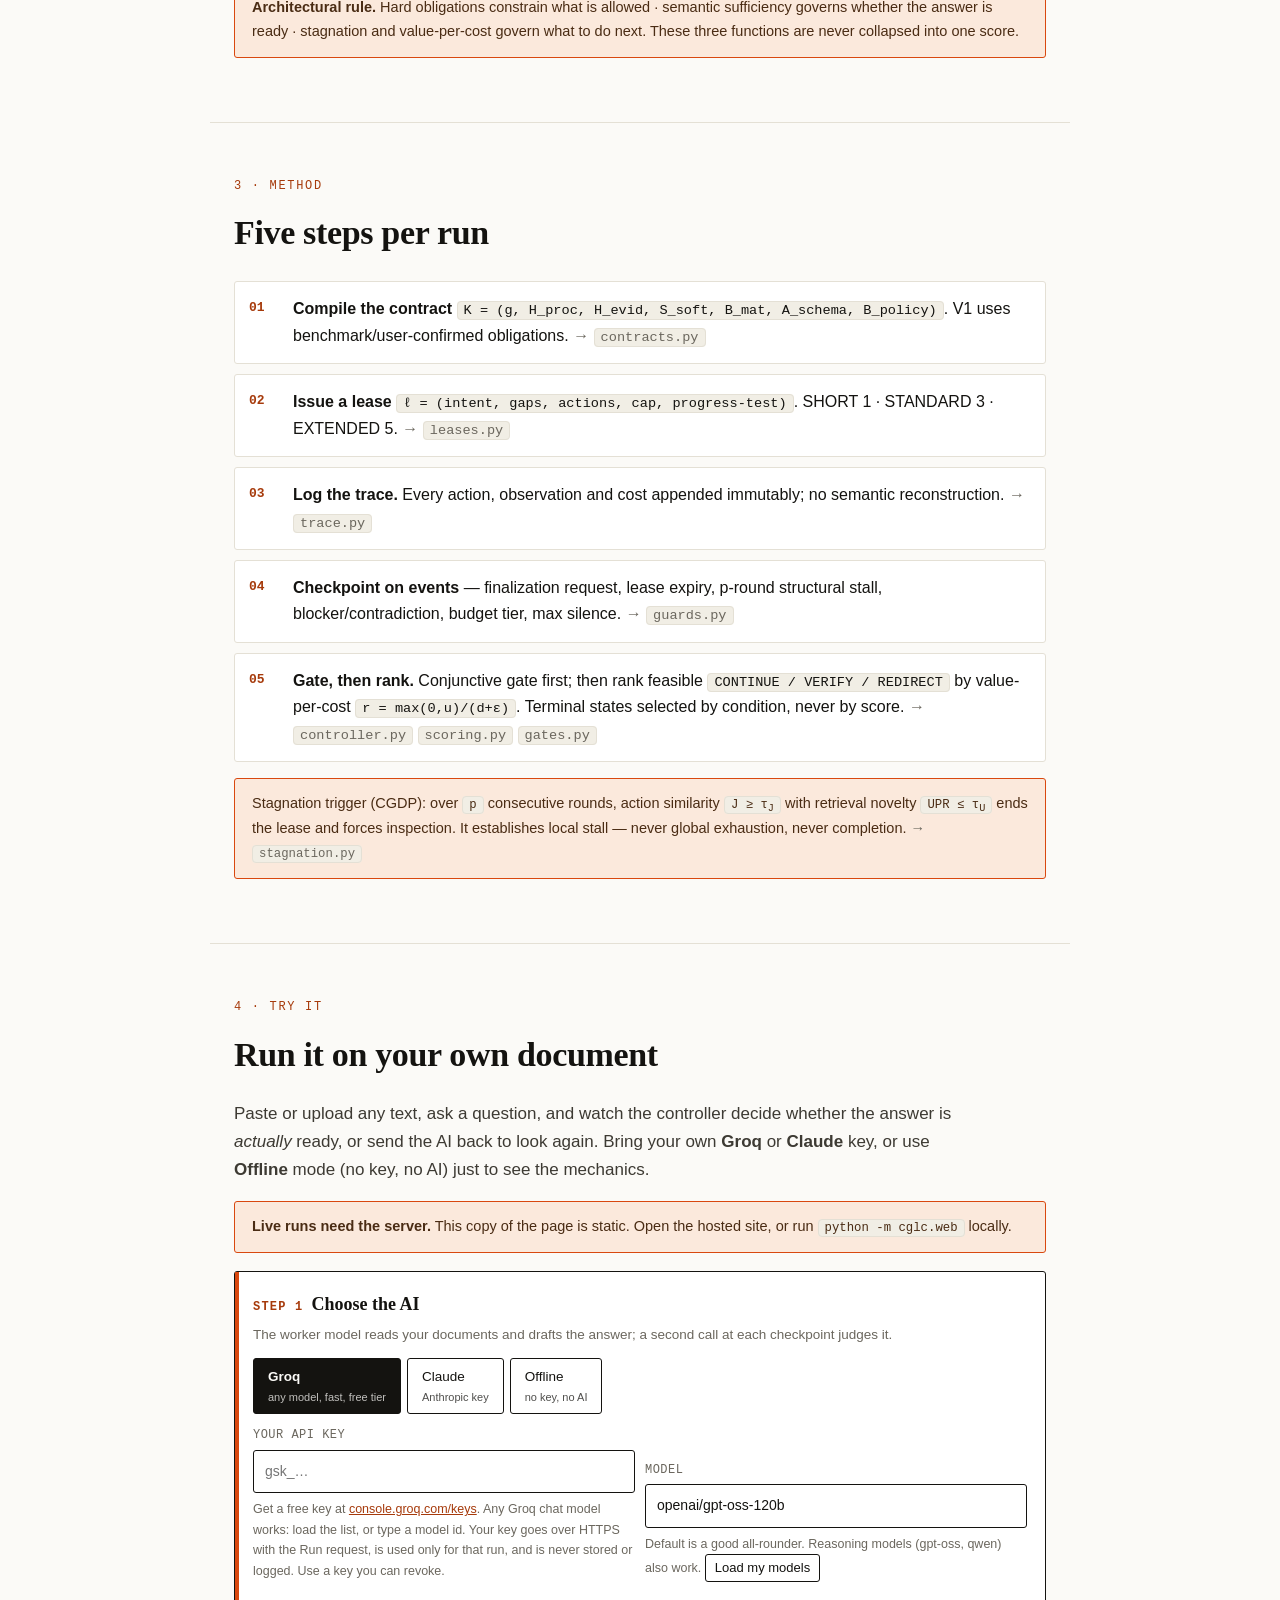
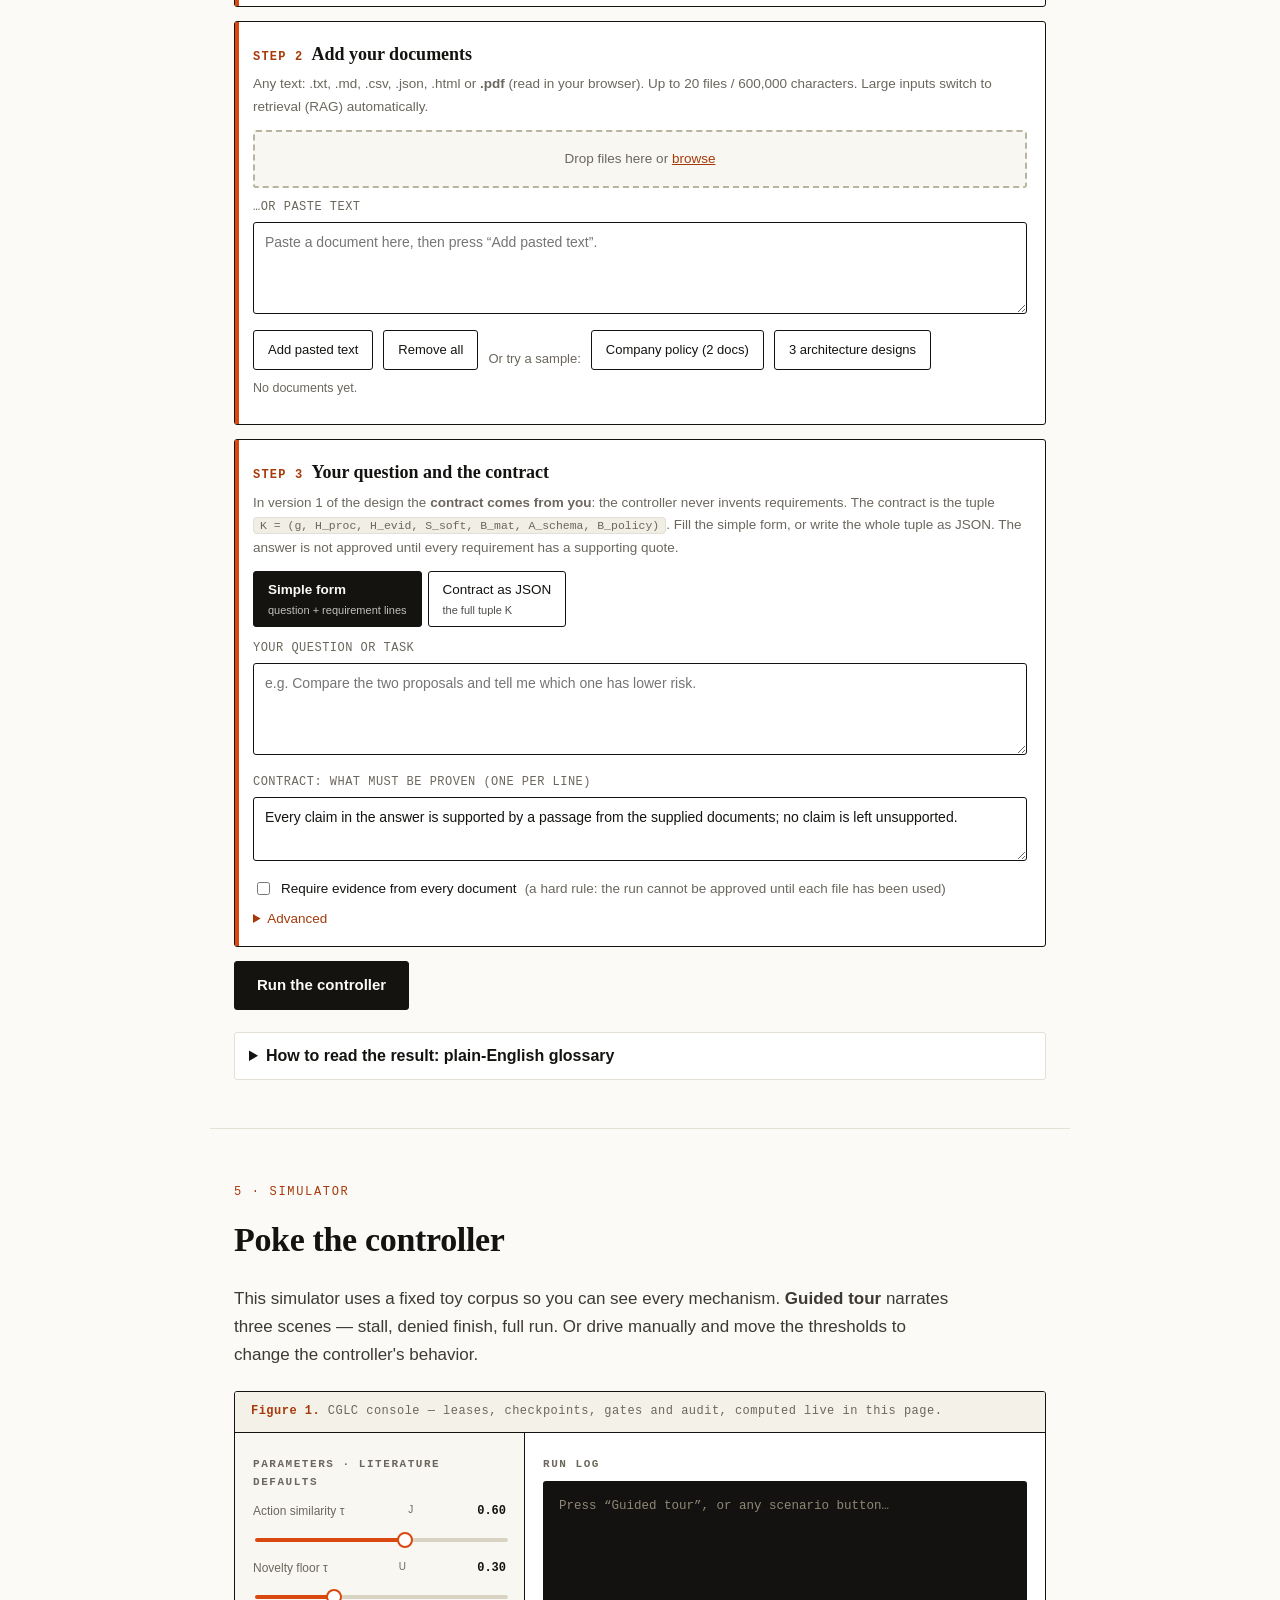
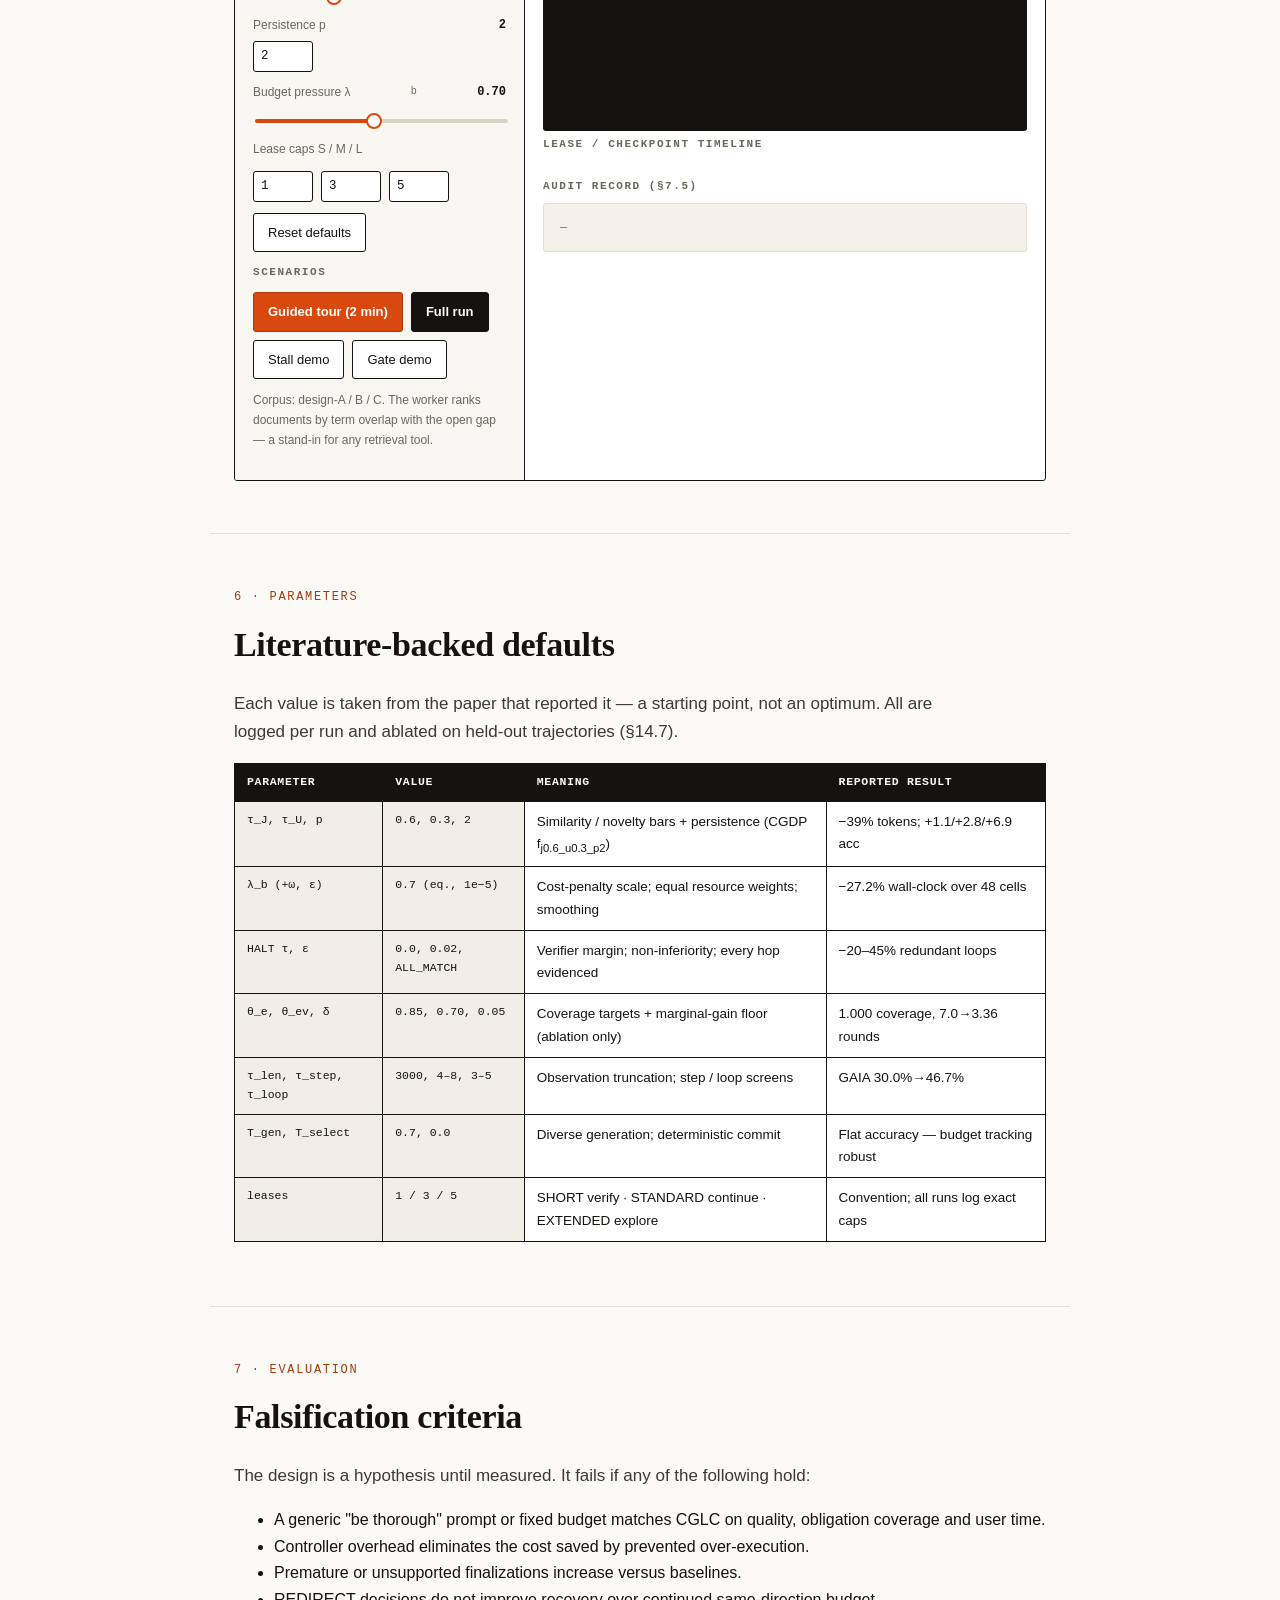
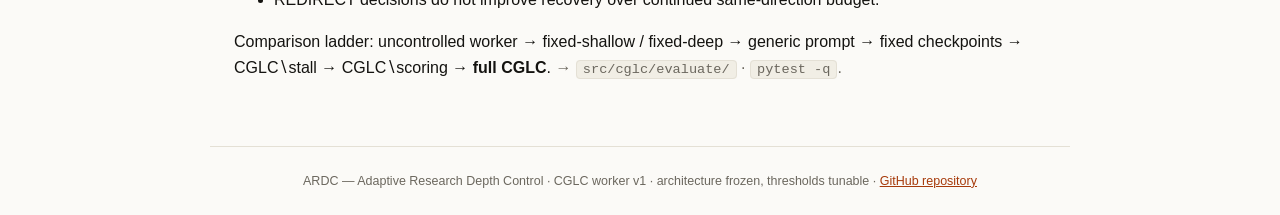
==== commit 0274a4e8: "Take the contract K as JSON; make every field of K actually do something ARCHITECTURE Sec 4.1 define" ====
--- a/demo/index.html
+++ b/demo/index.html
@@ -239,12 +239,34 @@
 
     <div class="t-step">
       <h3><span class="n">STEP 3</span>Your question and the contract</h3>
-      <p class="hint">In version 1 of the design the <b>contract comes from you</b>: the controller never invents requirements. The box below is pre-filled with a generic one. Edit it or add your own lines; the answer is not approved until every line has a supporting quote.</p>
+      <p class="hint">In version 1 of the design the <b>contract comes from you</b>: the controller never invents requirements. The contract is the tuple <code>K = (g, H_proc, H_evid, S_soft, B_mat, A_schema, B_policy)</code>. Fill the simple form, or write the whole tuple as JSON. The answer is not approved until every requirement has a supporting quote.</p>
+      <div class="t-seg" role="radiogroup" aria-label="Contract input">
+        <label><input type="radio" name="t-cmode" value="simple" checked><span>Simple form<small>question + requirement lines</small></span></label>
+        <label><input type="radio" name="t-cmode" value="json"><span>Contract as JSON<small>the full tuple K</small></span></label>
+      </div>
+      <div id="t-simple">
       <div class="t-field"><label for="t-goal">YOUR QUESTION OR TASK</label>
         <textarea id="t-goal" placeholder="e.g. Compare the two proposals and tell me which one has lower risk."></textarea></div>
       <div class="t-field" style="margin-top:10px"><label for="t-obl">CONTRACT: WHAT MUST BE PROVEN (ONE PER LINE)</label>
         <textarea id="t-obl" style="min-height:64px" placeholder="Write what must be proven, e.g. “The risk of each proposal is quoted from its own section.”"></textarea></div>
       <label class="t-chk"><input type="checkbox" id="t-all"> Require evidence from every document <span class="dim">(a hard rule: the run cannot be approved until each file has been used)</span></label>
+      </div>
+      <div id="t-jsonwrap" hidden>
+        <div class="t-field"><label for="t-contract">CONTRACT K (JSON)</label>
+          <textarea id="t-contract" spellcheck="false" style="min-height:300px;font-family:var(--mono);font-size:12.5px;white-space:pre"></textarea></div>
+        <div class="t-row"><button type="button" id="t-contract-fill">Fill from the simple form</button>
+          <span class="t-note" id="t-contract-msg"></span></div>
+        <details class="t-adv" open><summary>What each field does</summary>
+          <dl class="t-fields">
+            <dt><code>goal</code> (g)</dt><dd>The question or task. Required.</dd>
+            <dt><code>process_duties</code> (H_proc)</dt><dd>Hard duties, checked by code (never by the AI). Each is an object with a <code>check</code>: <code>{"check":"use_every_document"}</code>, <code>{"check":"cite_document","document":"name.pdf"}</code> or <code>{"check":"min_distinct_sources","n":2}</code>. Free text is rejected because nothing could verify it.</dd>
+            <dt><code>evidence_obligations</code> (H_evid)</dt><dd>What must be proven: strings, or objects like <code>{"proposition":"...","required_receipts":2}</code> (needs that many distinct supporting quotes). Required unless you give duties.</dd>
+            <dt><code>soft_prefs</code> (S_soft)</dt><dd>Preferences such as <code>{"style":"concise"}</code>. Shown to the AI; not enforced.</dd>
+            <dt><code>blockers</code> (B_mat)</dt><dd>Conditions that make the task impossible, e.g. <code>["the pricing table is missing"]</code>. The judge watches for them (a model judgement, not a code check).</dd>
+            <dt><code>answer_schema</code> (A_schema)</dt><dd>The required answer form, e.g. <code>{"format":"one sentence, then [source]"}</code>.</dd>
+            <dt><code>budget_policy</code> (B_policy)</dt><dd><code>{"max_tool_calls":8,"max_tokens":40000,"max_seconds":40}</code> set this run's limits (capped by the server). Other keys are recorded only.</dd>
+          </dl></details>
+      </div>
       <details class="t-adv"><summary>Advanced</summary>
         <div class="t-row">
           <div class="t-field"><label for="t-depth">DEPTH</label><select id="t-depth"><option value="standard" selected>Standard (up to 14 steps)</option><option value="quick">Quick (up to 8 steps)</option></select></div>
--- a/demo/try.css
+++ b/demo/try.css
@@ -100,3 +100,9 @@
 details.t-gloss dd{margin:2px 0 0;color:#3d3a33}
 #t-raw{max-height:300px;overflow:auto;white-space:pre;font-size:11.5px;font-family:var(--mono);background:#F4F1E8;
   border:1px solid var(--line);border-radius:3px;padding:12px;margin-top:8px}
+
+/* contract JSON mode */
+dl.t-fields{margin:10px 0 0;font-size:13px}
+dl.t-fields dt{font-weight:700;margin-top:8px}
+dl.t-fields dd{margin:2px 0 0;color:#3d3a33}
+dl.t-fields code{white-space:normal}
